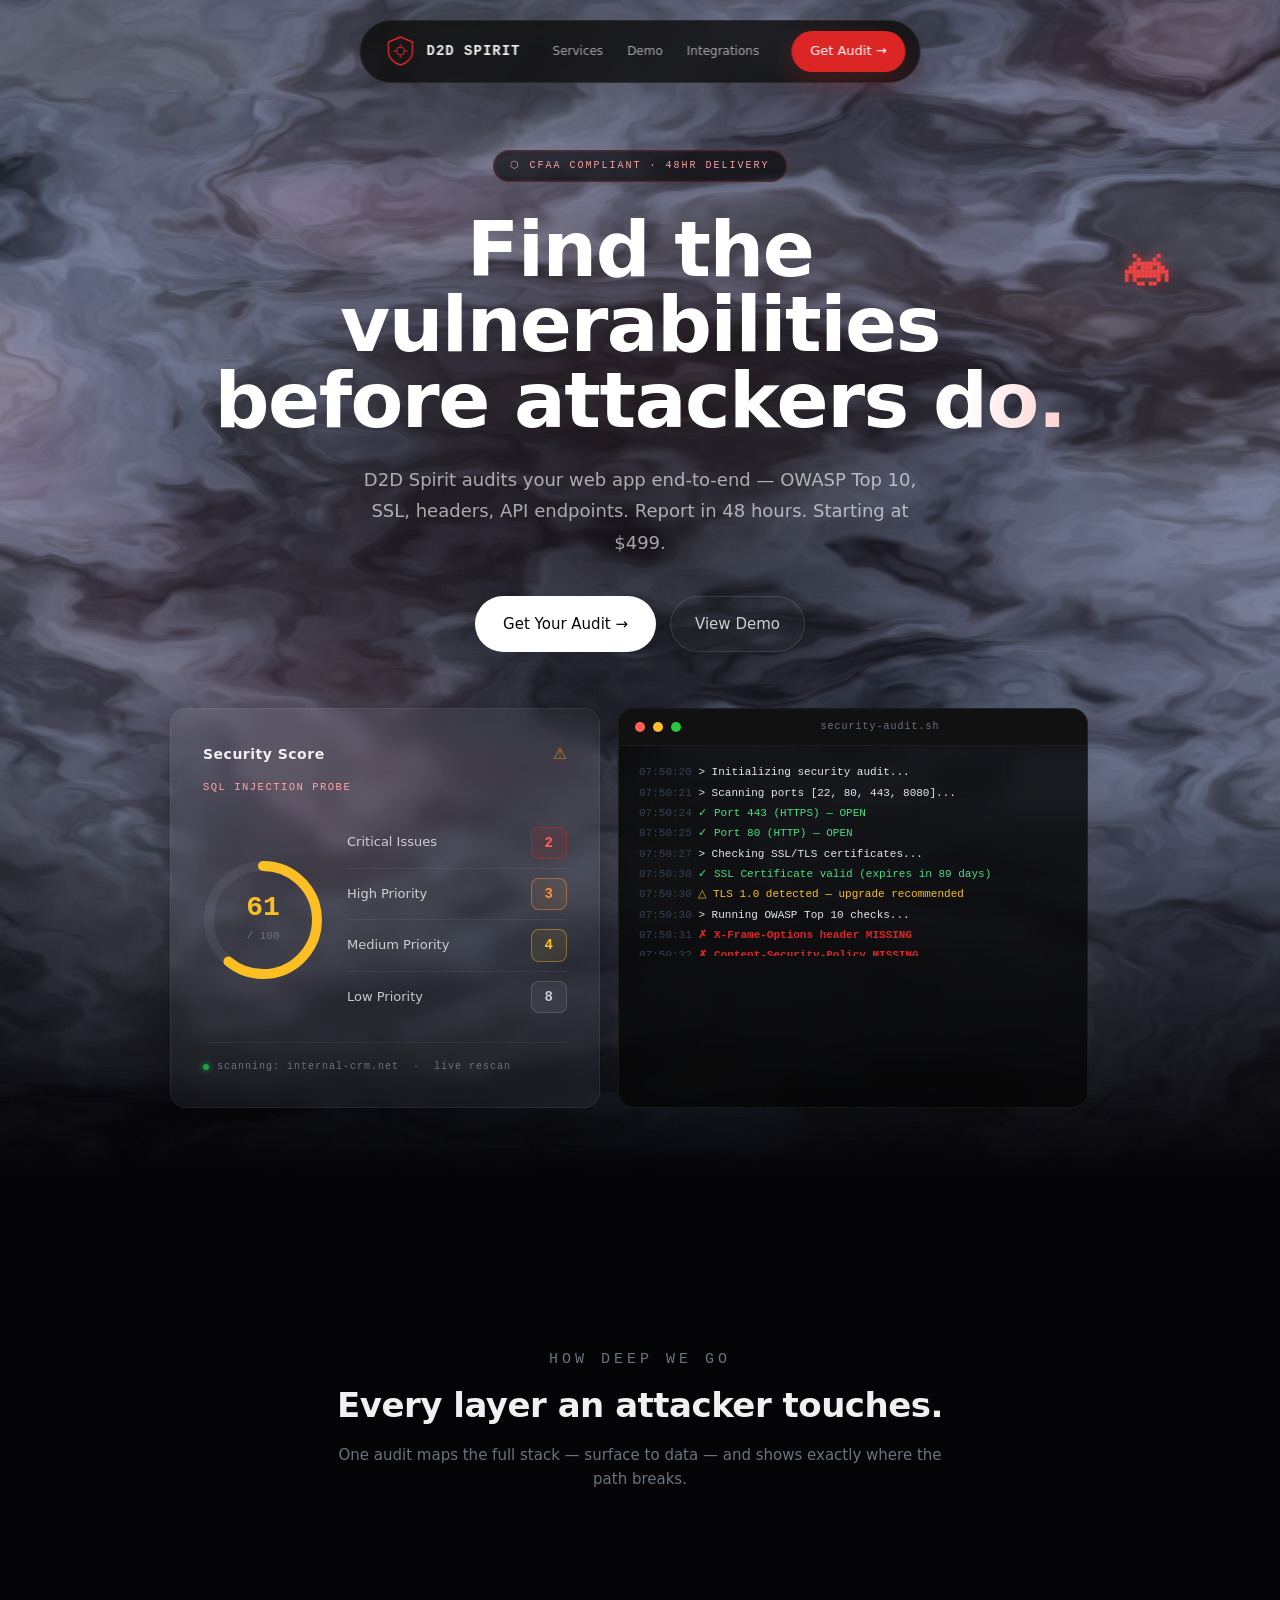
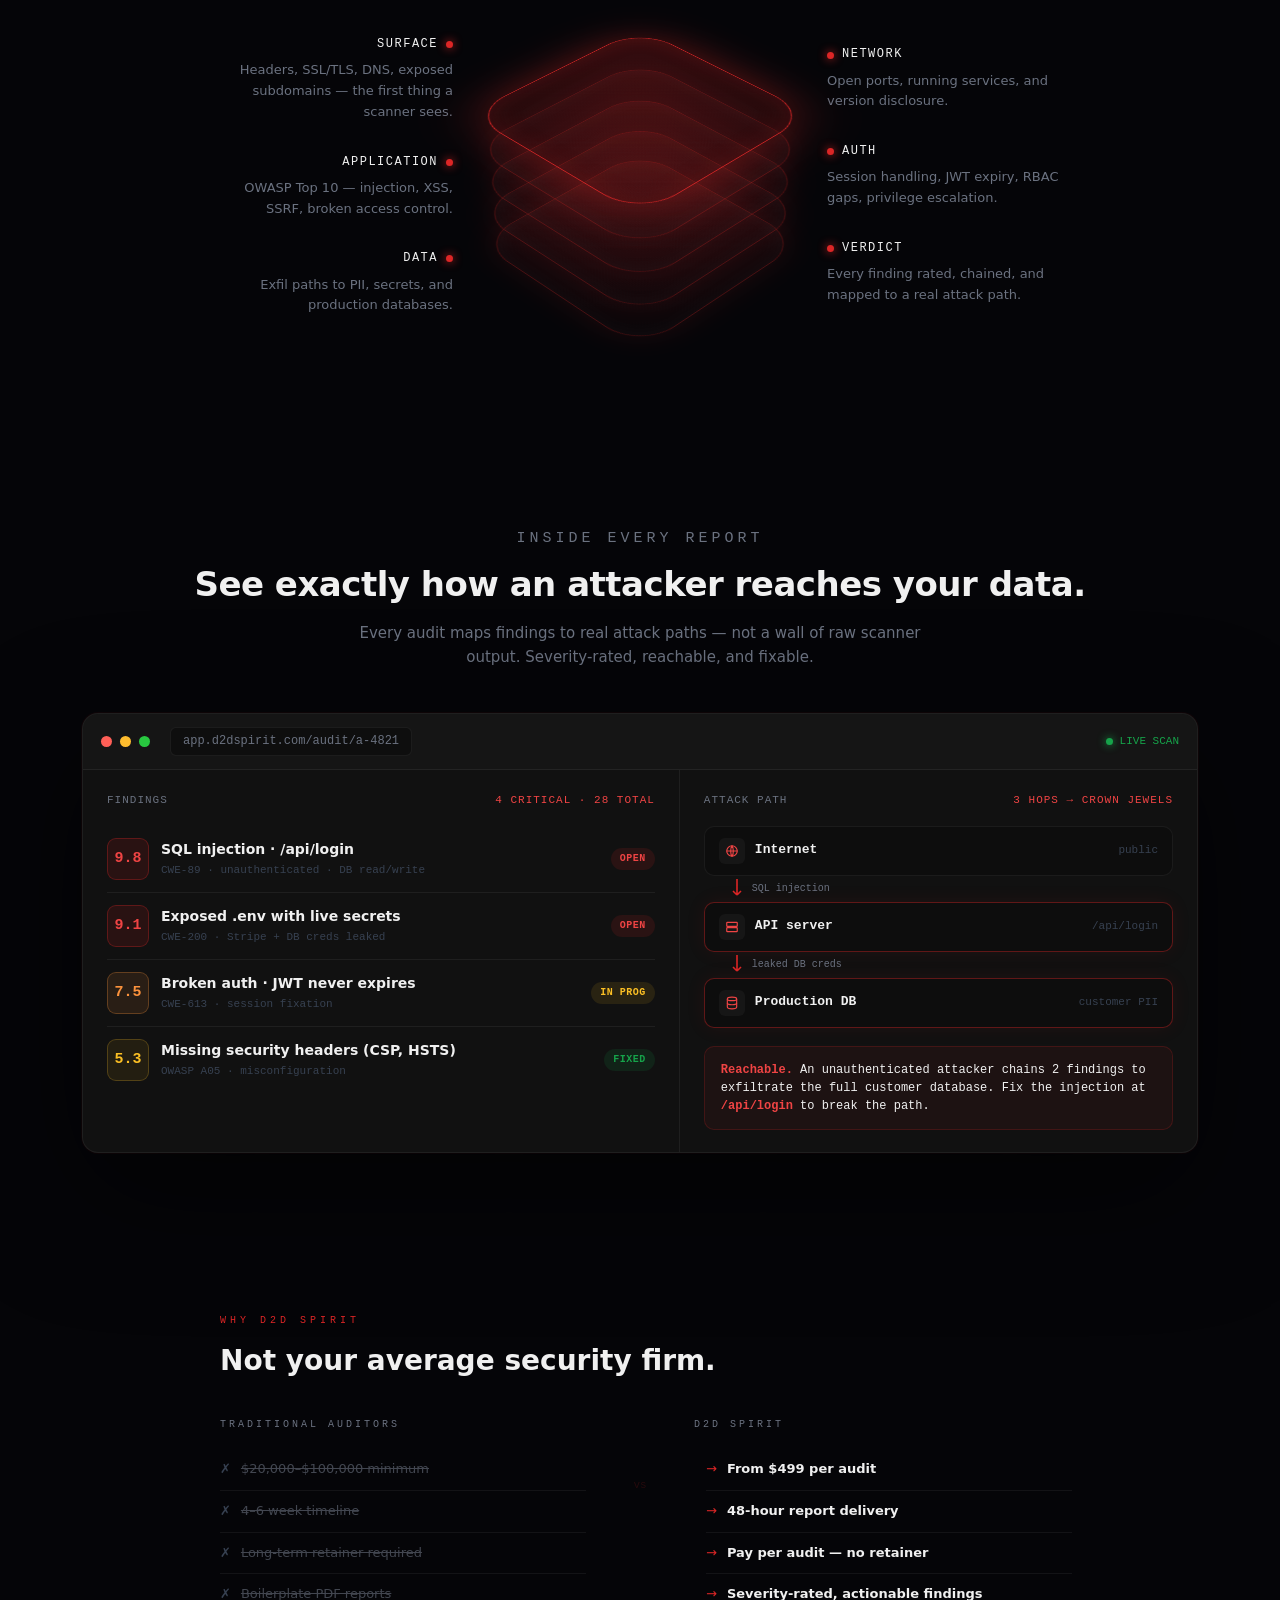
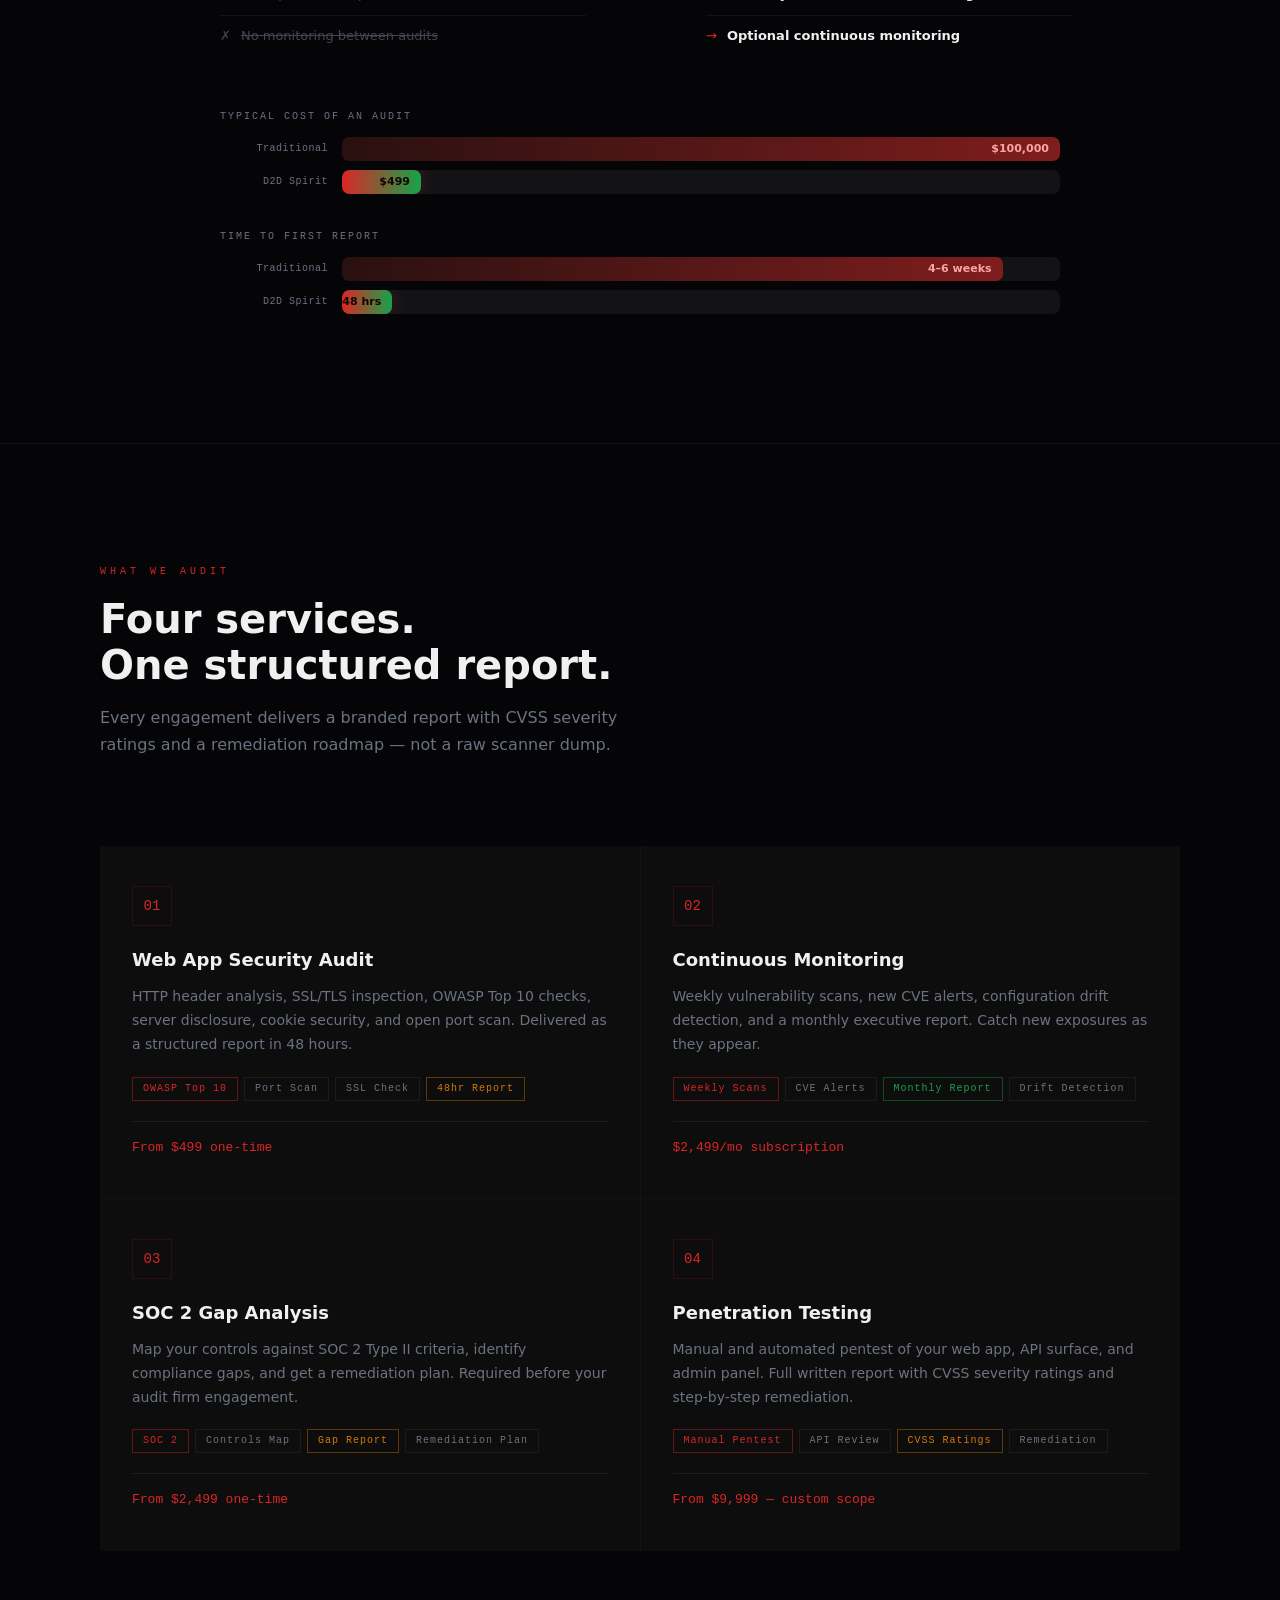
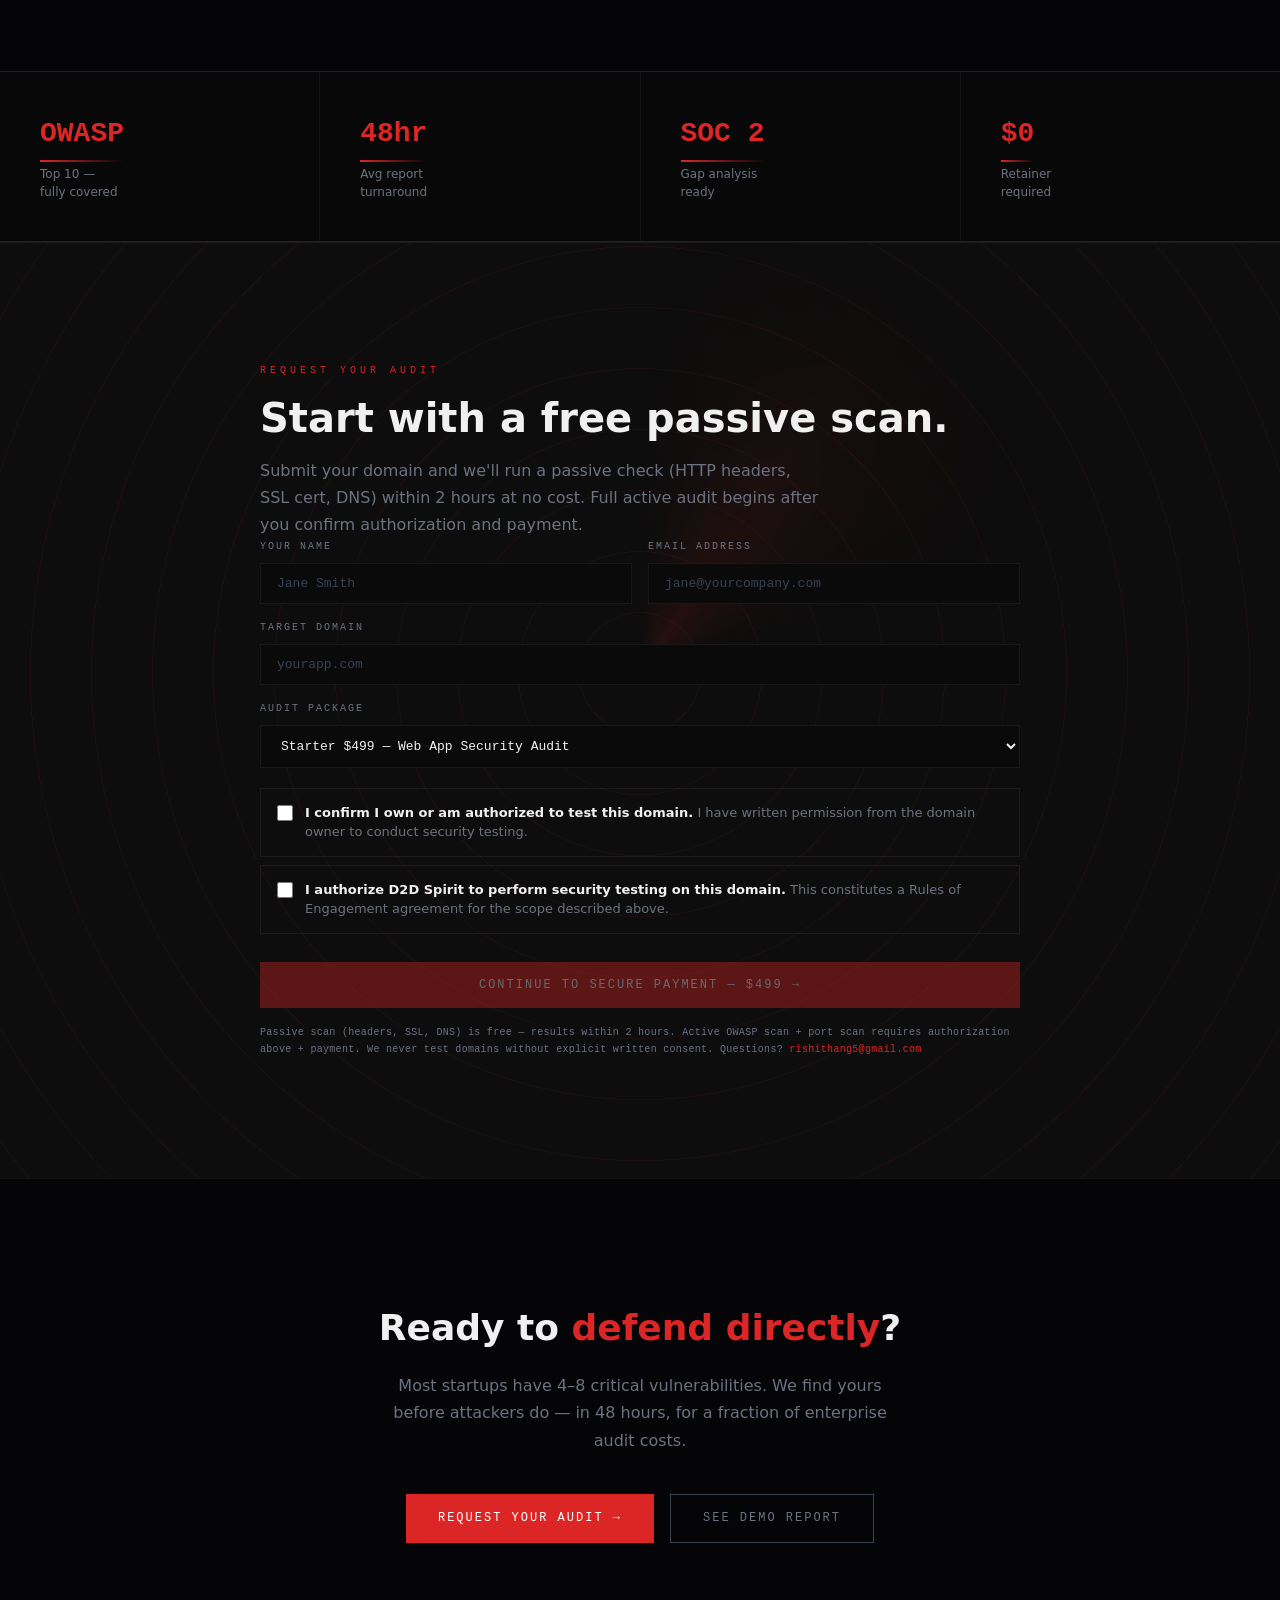
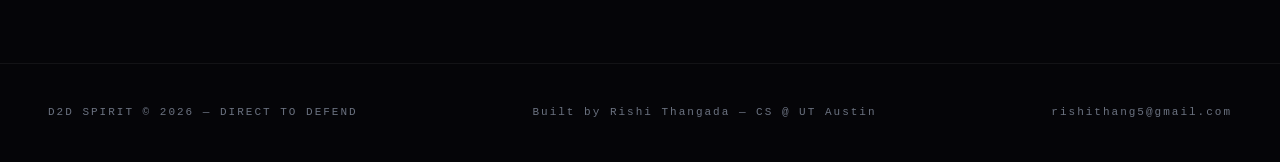
==== index.html @ 322bc150 "Add per-section animations across all pages - index: matrix rain, compare-race bars, services stagge" ====
<!DOCTYPE html>
<html lang="en">
<head>
<meta charset="utf-8">
<meta http-equiv="Content-Security-Policy" content="default-src 'self'; script-src 'self' 'unsafe-inline'; style-src 'self' 'unsafe-inline'; img-src 'self' data:; connect-src 'self' https://buy.stripe.com;">
<meta http-equiv="X-Frame-Options" content="DENY">
<meta name="referrer" content="strict-origin-when-cross-origin">
<title>D2D Spirit — Direct to Defend | AI Security Auditing</title>
<meta name="viewport" content="width=device-width, initial-scale=1">
<meta name="description" content="AI-powered security audits for startups and SaaS. Reports in 48 hours. Starting at $499. OWASP Top 10, SOC 2 gap analysis, continuous monitoring.">
<link rel="stylesheet" href="shared.css">
<style>

/* ── Nav override for shield logo ── */
body {
  background: #050508;
  overflow-x: hidden;
  width: 100%;
  max-width: 100%;
}

body::before {
  content: '';
  position: fixed;
  inset: 0;
  background:
    radial-gradient(circle at 18% 22%, rgba(127, 29, 29, 0.16), transparent 28%),
    radial-gradient(circle at 78% 10%, rgba(88, 28, 135, 0.12), transparent 24%),
    linear-gradient(180deg, rgba(255,255,255,0.015), transparent 34%);
  pointer-events: none;
  z-index: -2;
}

nav.topnav {
  position: fixed;
  top: 20px;
  left: 50%;
  right: auto;
  transform: translateX(-50%);
  background: rgba(15,15,15,0.85);
  backdrop-filter: blur(12px);
  border: 1px solid rgba(255,255,255,0.08);
  border-radius: 50px;
  padding: 10px 14px 10px 24px;
  display: flex;
  align-items: center;
  justify-content: center;
  gap: 32px;
  z-index: 100;
  width: auto;
  height: auto;
  box-shadow: 0 24px 80px rgba(0,0,0,0.42);
}

.nav-logo-wrap {
  display: flex; align-items: center; gap: 10px;
  min-width: 0;
}
.nav-shield {
  color: var(--accent); flex-shrink: 0;
}
.nav-logo-text {
  font-family: var(--mono); font-size: 14px; font-weight: 700;
  letter-spacing: 1px; color: var(--text); line-height: 1.2;
  white-space: nowrap;
}

.nav-links {
  display: flex;
  align-items: center;
  gap: 24px;
}

.nav-links a {
  font-size: 12px;
  letter-spacing: 0;
  text-transform: none;
  color: rgba(255,255,255,0.62);
}

.nav-links a:hover,
.nav-links a.active {
  color: #fff;
}

.nav-cta {
  border: 1px solid rgba(220,38,38,0.5);
  background: var(--accent);
  color: #fff;
  border-radius: 999px;
  padding: 9px 18px;
  letter-spacing: 0;
  text-transform: none;
  font-family: var(--sans);
  font-size: 13px;
  box-shadow: 0 12px 30px rgba(220,38,38,0.22);
  flex-shrink: 0;
}

.nav-cta:hover {
  background: var(--accent2);
  color: #fff;
}

/* ── Hero ── */
.hero {
  min-height: 100vh;
  display: flex;
  flex-direction: column;
  align-items: center;
  justify-content: center;
  gap: 56px;
  padding: 150px 32px 120px;
  max-width: none;
  margin: 0;
  position: relative;
  overflow: hidden;
  max-width: 100vw;
  background:
    radial-gradient(ellipse at 50% 40%, #1a0a1e 0%, #050508 60%),
    linear-gradient(160deg, rgba(18,18,26,0.4), rgba(5,5,8,0.96));
}

.hero::before {
  content: '';
  position: absolute;
  inset: 0;
  background-image: url("data:image/svg+xml,%3Csvg viewBox='0 0 256 256' xmlns='http://www.w3.org/2000/svg'%3E%3Cfilter id='noise'%3E%3CfeTurbulence type='fractalNoise' baseFrequency='0.9' numOctaves='4' stitchTiles='stitch'/%3E%3C/filter%3E%3Crect width='100%25' height='100%25' filter='url(%23noise)' opacity='0.04'/%3E%3C/svg%3E");
  opacity: 0.35;
  pointer-events: none;
}

.hero::after {
  content: '';
  position: absolute;
  inset: 8% 10% auto;
  height: 520px;
  border-radius: 50%;
  background:
    repeating-radial-gradient(ellipse at center, rgba(255,255,255,0.04) 0 1px, transparent 1px 16px),
    radial-gradient(ellipse at center, rgba(220,38,38,0.08), transparent 64%);
  filter: blur(14px);
  opacity: 0.7;
  pointer-events: none;
  transform: rotate(-6deg);
  z-index: 0;
}

/* ── Flowing light-strand hero background (vanilla canvas, no deps) ── */
.hero-canvas {
  position: absolute;
  inset: 0;
  width: 100%; height: 100%;
  z-index: 0;
  pointer-events: none;
}
/* dark veil over the shader so headline text stays legible */
.hero-veil {
  position: absolute;
  inset: 0;
  z-index: 0;
  pointer-events: none;
  background:
    radial-gradient(ellipse 70% 55% at 50% 42%, rgba(5,5,8,0.74) 0%, rgba(5,5,8,0.30) 42%, transparent 72%),
    linear-gradient(180deg, transparent 55%, #050508 96%);
}

/* ── Left side ── */
.hero-left {
  position: relative;
  z-index: 1;
  width: min(900px, 100%);
  max-width: 900px;
  text-align: center;
  display: flex;
  flex-direction: column;
  align-items: center;
}

.audit-badge {
  display: inline-flex; align-items: center; gap: 8px;
  border: 1px solid rgba(220,38,38,0.3);
  border-radius: 999px;
  background: rgba(10,10,13,0.68);
  padding: 7px 16px;
  font-family: var(--mono); font-size: 10px; letter-spacing: 2px;
  color: #fca5a5; text-transform: uppercase;
  margin-bottom: 30px;
  box-shadow: 0 0 0 1px rgba(255,255,255,0.03) inset;
}

.hero h1 {
  font-size: clamp(2.5rem, 6vw, 5rem);
  font-weight: 800; line-height: 0.98;
  margin-bottom: 26px; letter-spacing: -1.5px;
  max-width: 920px;
}
.hero h1 .red { color: var(--accent); }

.hero-sub {
  font-size: 18px; color: rgba(255,255,255,0.62);
  max-width: 560px; line-height: 1.75; margin-bottom: 38px;
}

.hero-actions { display: flex; gap: 14px; flex-wrap: wrap; justify-content: center; margin-bottom: 0; }

.hero .btn-primary {
  background: #fff;
  color: #050508;
  border-radius: 999px;
  font-family: var(--sans);
  font-size: 15px;
  letter-spacing: 0;
  text-transform: none;
  padding: 15px 28px;
}

.hero .btn-primary:hover {
  background: #f3f4f6;
}

.hero .btn-ghost {
  border: 1px solid rgba(255,255,255,0.12);
  border-radius: 999px;
  background: rgba(255,255,255,0.03);
  color: rgba(255,255,255,0.78);
  font-family: var(--sans);
  font-size: 15px;
  letter-spacing: 0;
  text-transform: none;
  padding: 15px 24px;
}

.hero .btn-ghost:hover {
  border-color: rgba(255,255,255,0.3);
  color: #fff;
}

.hero-stats {
  display: flex; gap: 36px; justify-content: center;
  padding-top: 28px; border-top: 1px solid var(--border2);
}
.stat-num {
  font-family: var(--mono); font-size: 24px; font-weight: 700; color: var(--text);
}
.stat-num .red { color: var(--accent); font-style: normal; }
.stat-label { font-size: 11px; color: var(--muted); margin-top: 2px; }

/* ── Right side: score card ── */
.hero-right {
  position: relative; z-index: 1;
  display: grid;
  grid-template-columns: minmax(320px, 430px) minmax(320px, 470px);
  gap: 18px;
  width: min(940px, 100%);
}

.score-card {
  background: rgba(255,255,255,0.03);
  border: 1px solid rgba(255,255,255,0.06);
  backdrop-filter: blur(8px);
  border-radius: 16px;
  padding: 32px;
  box-shadow: 0 24px 70px rgba(0,0,0,0.45);
}
.score-card-header {
  display: flex; align-items: center; justify-content: space-between;
  margin-bottom: 12px;
}
.score-card-title {
  font-size: 14px; font-weight: 700; letter-spacing: 0.5px;
}
.score-warning-icon {
  color: var(--amber); font-size: 16px;
}
.score-check {
  font-family: var(--mono); font-size: 10.5px; letter-spacing: 1.5px; text-transform: uppercase;
  color: #fca5a5; margin: 0 0 22px; min-height: 13px;
}

.score-body {
  display: grid; grid-template-columns: auto 1fr;
  gap: 24px; align-items: center;
}

/* SVG circular gauge */
.score-gauge-wrap { position: relative; width: 120px; height: 120px; flex-shrink: 0; }
.score-gauge-wrap svg { transform: rotate(-90deg); }
.gauge-bg { fill: none; stroke: rgba(255,255,255,0.06); stroke-width: 10; }
.gauge-fill { fill: none; stroke: var(--accent); stroke-width: 10; stroke-linecap: round;
  stroke-dasharray: 339 339;
  stroke-dashoffset: calc(339 - (339 * var(--score, 87) / 100));
  transition: stroke-dashoffset 1.2s ease, stroke 1.2s ease;
}
.score-number {
  position: absolute; top: 50%; left: 50%;
  transform: translate(-50%, -50%);
  text-align: center;
}
.score-number .big {
  font-family: var(--mono); font-size: 28px; font-weight: 700; color: var(--text); line-height: 1;
  display: block;
}
.score-number .denom {
  font-family: var(--mono); font-size: 11px; color: var(--muted);
}

.score-breakdown { display: flex; flex-direction: column; gap: 0; }
.severity-row {
  display: flex; align-items: center; justify-content: space-between;
  padding: 9px 0; border-bottom: 1px solid var(--border2);
}
.severity-row:last-child { border-bottom: none; }
.severity-label { font-size: 13px; color: rgba(255,255,255,0.74); font-weight: 500; }
.severity-badge {
  font-family: var(--mono); font-size: 14px; font-weight: 700;
  padding: 4px 13px; min-width: 34px; text-align: center; border-radius: 8px;
  background: rgba(255,255,255,0.05); border: 1px solid rgba(255,255,255,0.10);
  color: #fff;
}
.sev-critical { color: #ff6161; border-color: rgba(220,38,38,0.45); background: rgba(220,38,38,0.10); }
.sev-high     { color: #fb923c; border-color: rgba(251,146,60,0.45); background: rgba(251,146,60,0.09); }
.sev-medium   { color: #fbbf24; border-color: rgba(251,191,36,0.40); background: rgba(251,191,36,0.08); }
.sev-low      { color: #c4c9d4; border-color: rgba(255,255,255,0.14); }

/* ── Audit dashboard mockup (Trident-style product preview) ── */
.dash-section { padding: 130px 32px 40px; max-width: 1180px; margin: 0 auto; position: relative; }
.dash-rain { position: absolute; inset: -60px 0 0 0; width: 100%; height: calc(100% + 60px); z-index: 0; opacity: .6; pointer-events: none;
  -webkit-mask-image: radial-gradient(ellipse 95% 55% at 50% 22%, #000 25%, transparent 78%);
  mask-image: radial-gradient(ellipse 95% 55% at 50% 22%, #000 25%, transparent 78%); }
.dash-head, .dash-window { position: relative; z-index: 1; }
.dash-head { text-align: center; margin-bottom: 44px; }
.dash-head h2 { font-size: 34px; letter-spacing: -0.5px; margin: 6px 0 10px; }
.dash-head p { color: var(--muted); max-width: 620px; margin: 0 auto; font-size: 15px; }

.dash-window {
  background: var(--surface2);
  border: 1px solid var(--border2);
  border-radius: 16px;
  overflow: hidden;
  box-shadow: 0 40px 120px rgba(0,0,0,0.55), 0 0 0 1px rgba(220,38,38,0.05);
}
.dash-chrome {
  display: flex; align-items: center; gap: 8px;
  padding: 13px 18px; border-bottom: 1px solid var(--border2);
  background: rgba(255,255,255,0.015);
}
.dash-chrome .t-dot { width: 11px; height: 11px; border-radius: 50%; }
.dash-chrome .r { background: #ff5f57; } .dash-chrome .y { background: #febc2e; } .dash-chrome .g { background: #28c840; }
.dash-chrome-url {
  font-family: var(--mono); font-size: 12px; color: var(--muted);
  margin-left: 12px; padding: 4px 12px; border-radius: 6px;
  background: rgba(0,0,0,0.3); border: 1px solid var(--border2);
}
.dash-live { margin-left: auto; display: flex; align-items: center; gap: 7px; font-family: var(--mono); font-size: 11px; color: var(--pos); }
.dash-live .dot-live { width: 7px; height: 7px; border-radius: 50%; background: var(--pos); box-shadow: 0 0 8px var(--pos); }

.dash-grid { display: grid; grid-template-columns: 1.15fr 1fr; }
.dash-panel { padding: 22px 24px; }
.dash-panel + .dash-panel { border-left: 1px solid var(--border2); }
.dash-panel-title {
  font-family: var(--mono); font-size: 11px; letter-spacing: 1px; text-transform: uppercase;
  color: var(--muted); margin-bottom: 16px; display: flex; justify-content: space-between; align-items: center;
}
.dash-count { color: var(--accent2); }

/* findings list */
.finding {
  display: grid; grid-template-columns: auto 1fr auto; gap: 12px; align-items: center;
  padding: 12px 0; border-bottom: 1px solid var(--border2);
}
.finding:last-child { border-bottom: none; }
.finding-cvss {
  font-family: var(--mono); font-weight: 700; font-size: 15px; width: 42px; height: 42px;
  display: flex; align-items: center; justify-content: center; border-radius: 9px;
}
.cvss-crit { background: rgba(220,38,38,0.12); color: var(--accent2); border: 1px solid rgba(220,38,38,0.3); }
.cvss-high { background: rgba(251,146,60,0.1); color: #fb923c; border: 1px solid rgba(251,146,60,0.28); }
.cvss-med  { background: rgba(251,191,36,0.08); color: #fbbf24; border: 1px solid rgba(251,191,36,0.22); }
.finding-name { font-size: 14px; font-weight: 600; color: var(--text); }
.finding-meta { font-family: var(--mono); font-size: 11px; color: var(--dim); margin-top: 2px; }
.status-pill { font-family: var(--mono); font-size: 10px; font-weight: 700; padding: 3px 9px; border-radius: 999px; letter-spacing: 0.5px; }
.st-open  { background: rgba(220,38,38,0.12); color: var(--accent2); }
.st-fixed { background: rgba(22,163,74,0.12); color: var(--pos); }
.st-prog  { background: rgba(251,191,36,0.1); color: #fbbf24; }

/* attack path graph */
.dash-graph { display: flex; flex-direction: column; gap: 0; margin-top: 4px; }
.node-row { display: flex; align-items: center; gap: 12px; }
.node {
  flex: 1; display: flex; align-items: center; gap: 10px;
  padding: 11px 14px; border-radius: 10px; background: var(--surface);
  border: 1px solid var(--border2); font-family: var(--mono); font-size: 13px;
}
.node.reach { border-color: rgba(220,38,38,0.4); box-shadow: 0 0 20px rgba(220,38,38,0.08); }
.node-ico { width: 26px; height: 26px; display: flex; align-items: center; justify-content: center; border-radius: 6px; background: rgba(255,255,255,0.04); color: var(--accent2); }
.node .lbl { color: var(--text); font-weight: 600; }
.node .sub { color: var(--dim); font-size: 11px; margin-left: auto; }
.hop { display: flex; align-items: center; justify-content: flex-start; padding-left: 26px; height: 26px; }
.hop svg { color: var(--accent); }
.hop .hop-lbl { font-family: var(--mono); font-size: 10px; color: var(--muted); margin-left: 8px; }
.dash-verdict {
  margin-top: 18px; padding: 14px 16px; border-radius: 10px;
  background: rgba(220,38,38,0.06); border: 1px solid rgba(220,38,38,0.2);
  font-family: var(--mono); font-size: 12px; color: var(--text); line-height: 1.5;
}
.dash-verdict b { color: var(--accent2); }

@media (max-width: 820px) {
  .dash-grid { grid-template-columns: 1fr; }
  .dash-panel + .dash-panel { border-left: none; border-top: 1px solid var(--border2); }
  .dash-head h2 { font-size: 26px; }
}

.score-footer {
  margin-top: 20px; padding-top: 16px; border-top: 1px solid var(--border2);
  font-family: var(--mono); font-size: 10px; color: var(--muted); letter-spacing: 1px;
  display: flex; gap: 4px; align-items: center;
}
.score-footer .dot-live {
  display: inline-block; width: 6px; height: 6px; border-radius: 50%;
  background: var(--pos); box-shadow: 0 0 6px var(--pos);
  animation: blink 1.8s ease-in-out infinite;
  margin-right: 4px;
}

/* ── Terminal card ── */
.terminal-card {
  background: rgba(6,6,6,0.78);
  border: 1px solid rgba(255,255,255,0.06);
  border-radius: 16px;
  backdrop-filter: blur(8px);
  overflow: hidden;
}
.terminal-header {
  background: #111;
  padding: 10px 16px;
  display: flex; align-items: center; gap: 8px;
  border-bottom: 1px solid rgba(255,255,255,0.05);
}
.t-dot { width: 10px; height: 10px; border-radius: 50%; }
.t-dot.r { background: #ff5f57; }
.t-dot.y { background: #febc2e; }
.t-dot.g { background: #28c840; }
.terminal-filename {
  font-family: var(--mono); font-size: 10px; color: var(--muted);
  margin-left: auto; margin-right: auto; letter-spacing: 1px;
}
.terminal-body {
  padding: 16px 20px;
  font-family: var(--mono); font-size: 11px; line-height: 1.85;
  max-height: 210px; overflow: hidden;
}
.t-ts { color: #374151; }
.t-cmd-line { color: #e5e7eb; }
.t-ok { color: #4ade80; }
.t-warn { color: #fbbf24; }
.t-crit { color: var(--accent); font-weight: 700; }
.t-gray { color: #4b5563; }
.t-cursor {
  display: inline-block; width: 7px; height: 12px;
  background: var(--accent); vertical-align: middle;
  animation: blink 0.9s step-end infinite;
}

/* ── Compare strip ── */
.compare-strip {
  padding: 120px 60px;
  max-width: 960px; margin: 0 auto;
}
.compare-grid {
  display: grid; grid-template-columns: 1fr 60px 1fr;
  gap: 24px; align-items: start; margin-top: 40px;
}
.compare-label {
  font-family: var(--mono); font-size: 10px; letter-spacing: 3px;
  color: var(--muted); text-transform: uppercase; margin-bottom: 16px;
}
.compare-row {
  display: flex; align-items: center; gap: 10px;
  padding: 10px 0; border-bottom: 1px solid var(--border2);
  font-size: 13px;
}
.compare-row:last-child { border-bottom: none; }
.compare-bad { color: var(--muted); text-decoration: line-through; opacity: 0.6; }
.compare-good { color: var(--text); font-weight: 600; }
.c-x { color: #374151; }
.c-check { color: var(--accent); }
.compare-vs {
  font-family: var(--mono); font-size: 11px; color: var(--border);
  text-align: center; padding-top: 60px;
}
/* staggered row reveal */
.compare-row { opacity: 0; transform: translateX(-12px); transition: opacity .5s ease, transform .5s cubic-bezier(.2,.7,.2,1); }
.compare-grid > div:last-child .compare-row { transform: translateX(12px); }
.compare-strip.in .compare-row { opacity: 1; transform: none; }
.compare-grid .compare-row:nth-child(2){ transition-delay:.05s; }
.compare-grid .compare-row:nth-child(3){ transition-delay:.13s; }
.compare-grid .compare-row:nth-child(4){ transition-delay:.21s; }
.compare-grid .compare-row:nth-child(5){ transition-delay:.29s; }
.compare-grid .compare-row:nth-child(6){ transition-delay:.37s; }
/* compare-race bars */
.race { margin-top: 52px; display: grid; gap: 26px; }
.race-metric { font-family: var(--mono); font-size: 10px; letter-spacing: 2px; text-transform: uppercase; color: var(--muted); margin-bottom: 12px; }
.race-lane { display: flex; align-items: center; gap: 14px; margin-bottom: 9px; }
.race-name { width: 108px; flex-shrink: 0; font-size: 10px; font-family: var(--mono); color: var(--muted); text-align: right; letter-spacing: .5px; }
.race-track { flex: 1; height: 24px; background: var(--border2); border-radius: 7px; overflow: hidden; }
.race-fill { height: 100%; width: 0; border-radius: 7px; display: flex; align-items: center; justify-content: flex-end; }
.race-fill .rv { font-size: 11px; font-weight: 700; padding: 0 11px; white-space: nowrap; }
.race-fill.trad { background: linear-gradient(90deg, #2a1010, #7f1d1d); transition: width 1.6s cubic-bezier(.25,.7,.35,1); }
.race-fill.trad .rv { color: #fca5a5; }
.race-fill.d2d { background: linear-gradient(90deg, var(--accent), #16a34a); box-shadow: 0 0 18px rgba(220,38,38,.28); transition: width .75s cubic-bezier(.2,.9,.2,1); }
.race-fill.d2d .rv { color: #120404; }
.compare-strip.in .race-fill { width: var(--w); }

/* ── Services grid ── */
.services-grid {
  display: grid; grid-template-columns: repeat(2, 1fr);
  gap: 1px; background: var(--border2);
  margin-top: 48px;
}
.service-card { background: var(--surface); padding: 40px 32px; position: relative;
  opacity: 0; transform: translateY(26px);
  transition: opacity .55s ease, transform .55s cubic-bezier(.2,.7,.2,1), background .2s; }
.services-grid.in .service-card { opacity: 1; transform: none; }
.services-grid.in .service-card:nth-child(2){ transition-delay: .08s; }
.services-grid.in .service-card:nth-child(3){ transition-delay: .16s; }
.services-grid.in .service-card:nth-child(4){ transition-delay: .24s; }
.service-card:hover { background: var(--surface2); }
.service-icon {
  width: 40px; height: 40px; border: 1px solid var(--border);
  display: flex; align-items: center; justify-content: center;
  margin-bottom: 20px; font-family: var(--mono); font-size: 14px; color: var(--accent);
  transition: box-shadow .3s ease, border-color .3s ease, color .3s ease;
}
.services-grid.in .service-icon { animation: iconGlow 3.2s ease-in-out infinite; }
.services-grid.in .service-card:nth-child(2) .service-icon { animation-delay: .8s; }
.services-grid.in .service-card:nth-child(3) .service-icon { animation-delay: 1.6s; }
.services-grid.in .service-card:nth-child(4) .service-icon { animation-delay: 2.4s; }
@keyframes iconGlow {
  0%, 100% { box-shadow: 0 0 0 rgba(220,38,38,0); border-color: var(--border); }
  50% { box-shadow: 0 0 15px rgba(220,38,38,.32); border-color: var(--accent); }
}
.service-card:hover .service-icon { box-shadow: 0 0 22px rgba(220,38,38,.55); border-color: var(--accent); color: #fff; animation: none; }
.service-title { font-size: 18px; font-weight: 700; margin-bottom: 10px; }
.service-body { font-size: 14px; color: var(--muted); line-height: 1.7; margin-bottom: 20px; }
.service-tags { display: flex; flex-wrap: wrap; gap: 6px; }
.service-price {
  font-family: var(--mono); font-size: 13px; color: var(--accent);
  margin-top: 20px; padding-top: 16px; border-top: 1px solid var(--border2);
}

/* ── Proof strip ── */
.proof-strip {
  border-top: 1px solid var(--border2); border-bottom: 1px solid var(--border2);
  display: grid; grid-template-columns: repeat(4, 1fr);
  gap: 1px; background: var(--border2);
}
.proof-item { background: var(--bg); padding: 40px; opacity: 0; transform: translateY(18px);
  transition: opacity .5s ease, transform .5s cubic-bezier(.2,.7,.2,1); }
.proof-strip.in .proof-item { opacity: 1; transform: none; }
.proof-strip.in .proof-item:nth-child(2){ transition-delay: .1s; }
.proof-strip.in .proof-item:nth-child(3){ transition-delay: .2s; }
.proof-strip.in .proof-item:nth-child(4){ transition-delay: .3s; }
.proof-val {
  font-family: var(--mono); font-size: 28px; font-weight: 700;
  color: var(--accent); margin-bottom: 8px; display: inline-block; position: relative;
}
.proof-val::after { content: ''; position: absolute; left: 0; bottom: -5px; height: 2px; width: 0;
  background: linear-gradient(90deg, var(--accent), transparent); transition: width .9s ease .25s; }
.proof-strip.in .proof-val::after { width: 100%; }
.proof-strip.in .proof-item:nth-child(2) .proof-val::after { transition-delay: .35s; }
.proof-strip.in .proof-item:nth-child(3) .proof-val::after { transition-delay: .45s; }
.proof-strip.in .proof-item:nth-child(4) .proof-val::after { transition-delay: .55s; }
.proof-lbl { font-size: 12px; color: var(--muted); line-height: 1.5; }

/* ── Audit intake form ── */
.audit-form-section {
  padding: 120px 60px;
  border-top: 1px solid var(--border2);
  position: relative; overflow: hidden;
  background:
    repeating-radial-gradient(circle at 50% 46%, transparent 0 60px, rgba(220,38,38,.075) 60px 61px),
    var(--surface);
}
.audit-form-section::before {
  content: ''; position: absolute; top: 46%; left: 50%; width: 1100px; height: 1100px;
  transform: translate(-50%, -50%); pointer-events: none; z-index: 0;
  background: conic-gradient(from 0deg, transparent 0deg, rgba(220,38,38,.14) 34deg, transparent 74deg);
  animation: radarSweep 7s linear infinite;
  -webkit-mask-image: radial-gradient(circle at center, #000 0%, transparent 60%);
  mask-image: radial-gradient(circle at center, #000 0%, transparent 60%);
}
@keyframes radarSweep { to { transform: translate(-50%, -50%) rotate(360deg); } }
.audit-form-inner { max-width: 760px; margin: 0 auto; position: relative; z-index: 1; }
.form-grid {
  display: grid; grid-template-columns: 1fr 1fr; gap: 16px; margin-bottom: 16px;
}
.form-full { grid-column: 1 / -1; }
.field-label {
  display: block;
  font-family: var(--mono); font-size: 10px; letter-spacing: 2px;
  color: var(--muted); text-transform: uppercase; margin-bottom: 8px;
}
.field-input {
  width: 100%;
  background: #0a0a0a; border: 1px solid var(--border2);
  color: var(--text); font-family: var(--mono); font-size: 13px;
  padding: 12px 16px; outline: none; transition: border-color .2s;
}
.field-input:focus { border-color: var(--accent); }
.field-input::placeholder { color: var(--dim); }
.auth-checkboxes { margin-top: 20px; margin-bottom: 28px; }
.auth-check-item {
  display: flex; align-items: flex-start; gap: 12px;
  padding: 14px 16px; border: 1px solid var(--border2);
  margin-bottom: 8px; cursor: pointer; transition: border-color .2s;
}
.auth-check-item:hover { border-color: rgba(220,38,38,0.3); }
.auth-check-item:has(input:checked) {
  border-color: var(--accent);
  box-shadow: inset 0 0 0 1px rgba(220,38,38,.35), 0 0 18px rgba(220,38,38,.14);
  transition: border-color .25s, box-shadow .35s;
}
.auth-check-item input[type="checkbox"] {
  width: 16px; height: 16px; margin-top: 2px;
  accent-color: var(--accent); flex-shrink: 0; cursor: pointer;
}
.auth-check-label { font-size: 13px; color: var(--muted); line-height: 1.5; }
.auth-check-label strong { color: var(--text); font-weight: 600; }
.form-submit-btn {
  display: flex; align-items: center; justify-content: center; gap: 10px;
  font-family: var(--mono); font-size: 12px; letter-spacing: 2px; text-transform: uppercase;
  padding: 16px 40px; background: var(--accent); color: #fff;
  border: none; cursor: pointer; transition: all .2s; width: 100%;
  opacity: 0.38; pointer-events: none;
}
.form-submit-btn.enabled { opacity: 1; pointer-events: auto; animation: btnArm 2.4s ease-in-out infinite; }
.form-submit-btn.enabled:hover { background: var(--accent2); }
@keyframes btnArm { 0%, 100% { box-shadow: 0 0 0 rgba(220,38,38,0); } 50% { box-shadow: 0 0 26px rgba(220,38,38,.5); } }
.form-note {
  margin-top: 16px; font-family: var(--mono); font-size: 10px;
  color: var(--muted); line-height: 1.7; letter-spacing: 0.3px;
}
.form-note a { color: var(--accent); }

/* ── CTA block ── */
.cta-block { text-align: center; padding: 120px 60px; border-top: 1px solid var(--border2); }
.cta-block h2 { font-size: 36px; font-weight: 800; margin-bottom: 16px; }
.cta-block h2 .red { color: var(--accent); }
.cta-block .btn-primary { animation: ctaPulse 2.6s ease-in-out infinite; }
@keyframes ctaPulse { 0%, 100% { box-shadow: 0 0 0 rgba(220,38,38,0); } 50% { box-shadow: 0 0 24px rgba(220,38,38,.42); } }
.cta-block p {
  color: var(--muted); margin-bottom: 40px; font-size: 16px;
  max-width: 520px; margin-left: auto; margin-right: auto; line-height: 1.7;
}

/* ── Responsive ── */
@media (max-width: 1024px) {
  .hero { padding: 132px 24px 90px; }
  .hero-right { grid-template-columns: 1fr; max-width: 560px; }
}
@media (max-width: 900px) {
  .services-grid { grid-template-columns: 1fr; }
  .proof-strip { grid-template-columns: repeat(2, 1fr); }
  .hero-stats { flex-wrap: wrap; gap: 24px; }
  .form-grid { grid-template-columns: 1fr; }
  .audit-form-section { padding: 80px 24px; }
  .compare-grid { grid-template-columns: 1fr; }
  .compare-vs { display: none; }
  .compare-strip { padding: 60px 24px; }
}

@media (max-width: 760px) {
  nav.topnav {
    left: 14px;
    right: 14px;
    top: 20px;
    width: auto;
    transform: none;
    gap: 8px;
    justify-content: space-between;
    padding: 10px 8px 10px 14px;
  }
  nav.topnav .nav-links { display: none; }
  .nav-logo-text { font-size: 12px; }
  .nav-cta { font-size: 11px; padding: 8px 10px; }
  .hero-left {
    width: calc(100vw - 48px);
    max-width: calc(100vw - 48px);
  }
  .hero h1 {
    font-size: clamp(2rem, 9vw, 2.35rem);
    letter-spacing: -0.5px;
    line-height: 1.05;
    max-width: 330px;
  }
  .hero-sub { font-size: 16px; }
  .hero-sub,
  .hero-actions { width: calc(100vw - 48px); }
  .hero .btn-primary,
  .hero .btn-ghost { width: 100%; justify-content: center; }
  .score-card { padding: 28px 24px; }
  .hero-right,
  .score-card,
  .terminal-card {
    width: 100%;
    max-width: calc(100vw - 48px);
  }
  .score-body {
    grid-template-columns: 1fr;
    justify-items: center;
    gap: 22px;
  }
  .score-breakdown { width: 100%; }
  .score-footer {
    flex-wrap: wrap;
    line-height: 1.6;
  }
}

/* ── Motion polish ── */
.reveal { opacity: 0; transform: translateY(26px); transition: opacity .7s ease, transform .7s cubic-bezier(.2,.7,.2,1); }
.reveal.in { opacity: 1; transform: none; }

.hero h1 {
  background: linear-gradient(100deg, #fff 0%, #fff 40%, #fca5a5 50%, #fff 60%, #fff 100%);
  background-size: 220% 100%;
  -webkit-background-clip: text; background-clip: text;
  -webkit-text-fill-color: transparent;
  animation: sheen 6s ease-in-out infinite;
}
@keyframes sheen { 0%,100% { background-position: 120% 0; } 50% { background-position: -20% 0; } }

.service-card, .score-card, .terminal-card {
  transition: transform .25s ease, box-shadow .25s ease, border-color .25s ease;
}
.service-card:hover { transform: translateY(-4px); }
.score-card:hover, .terminal-card:hover {
  transform: translateY(-4px);
  border-color: rgba(220,38,38,0.25);
  box-shadow: 0 30px 80px rgba(0,0,0,0.6), 0 0 0 1px rgba(220,38,38,0.1);
}

/* ── 3D audit-depth layer stack ── */
.layers-section { padding: 120px 32px 40px; max-width: 1100px; margin: 0 auto; }
.layers-stage {
  perspective: 1600px;
  display: grid; grid-template-columns: 1fr auto 1fr; align-items: center; gap: 72px;
  margin-top: 104px;
}
.layers-legend { display: flex; flex-direction: column; gap: 30px; }
.layers-legend.right { text-align: left; }
.layers-legend.left { text-align: right; }
.legend-item .lg-title {
  font-family: var(--mono); font-size: 12px; letter-spacing: 1.5px; text-transform: uppercase;
  color: var(--text); margin-bottom: 6px; display: flex; align-items: center; gap: 8px;
}
.layers-legend.left .lg-title { justify-content: flex-end; }
.lg-title .lg-dot { width: 7px; height: 7px; border-radius: 50%; background: var(--accent); box-shadow: 0 0 10px var(--accent); }
.legend-item .lg-body { font-size: 13px; color: var(--muted); line-height: 1.6; max-width: 240px; }
.layers-legend.left .lg-body { margin-left: auto; }

.layers-3d {
  transform-style: preserve-3d;
  transform: rotateX(55deg) rotateZ(45deg);
  position: relative; width: 230px; height: 230px;
  margin-top: 132px;
  animation: layerFloat 10s ease-in-out infinite;
}
.layer {
  position: absolute; inset: 0; border-radius: 46px;
  border: 1px solid rgba(220,38,38,0.24);
  background: linear-gradient(135deg, rgba(220,38,38,0.11), rgba(220,38,38,0.02));
  box-shadow: 0 0 34px rgba(220,38,38,0.12), inset 0 0 30px rgba(255,255,255,0.035);
  transform: translateZ(calc(var(--i) * 38px));
  animation: layerGlow 5s ease-in-out infinite;
  animation-delay: calc(var(--i) * -0.6s);
}
.layer.top {
  border-color: rgba(220,38,38,0.85);
  background: linear-gradient(135deg, rgba(220,38,38,0.24), rgba(220,38,38,0.05));
  box-shadow: 0 0 60px rgba(220,38,38,0.42), inset 0 0 30px rgba(220,38,38,0.15);
  animation: none;
}
@keyframes layerFloat {
  0%, 100% { transform: rotateX(55deg) rotateZ(45deg) translateZ(0); }
  50%      { transform: rotateX(55deg) rotateZ(45deg) translateZ(22px); }
}
@keyframes layerGlow {
  0%, 100% { border-color: rgba(220,38,38,0.16); box-shadow: 0 0 26px rgba(220,38,38,0.08), inset 0 0 30px rgba(255,255,255,0.03); }
  50%      { border-color: rgba(220,38,38,0.42); box-shadow: 0 0 44px rgba(220,38,38,0.18), inset 0 0 30px rgba(255,255,255,0.05); }
}

/* attack-path signal pulse */
.hop svg { animation: hopFlow 2.4s ease-in-out infinite; }
.hop:nth-of-type(4) svg { animation-delay: 1.2s; }
@keyframes hopFlow {
  0%, 100% { opacity: .35; filter: none; }
  50%      { opacity: 1; filter: drop-shadow(0 0 6px var(--accent)); }
}
@media (max-width: 860px) {
  .layers-stage { grid-template-columns: 1fr; justify-items: center; gap: 40px; }
  .layers-legend.left, .layers-legend.right { text-align: center; align-items: center; }
  .layers-legend.left .lg-title, .layers-legend.left .lg-body { justify-content: center; margin: 0 auto; }
}

/* ── Ambient cursor glow ── */
#cursor-glow {
  position: fixed; top: 0; left: 0; width: 460px; height: 460px;
  margin: -230px 0 0 -230px; border-radius: 50%;
  pointer-events: none; z-index: 3; opacity: 0;
  background: radial-gradient(circle, rgba(220,38,38,0.10), rgba(139,92,246,0.05) 42%, transparent 68%);
  mix-blend-mode: screen; transition: opacity .5s ease; will-change: transform;
}

/* ── Drifting aurora backdrop ── */
body::before { animation: auroraDrift 24s ease-in-out infinite alternate; }
@keyframes auroraDrift {
  0%   { transform: translate3d(0,0,0) scale(1); }
  100% { transform: translate3d(0,-3%,0) scale(1.14); }
}

/* ── Patrol hack-bot ── */
#hackbot {
  position: fixed; top: 0; left: 0; width: 44px; height: 32px;
  z-index: 4; pointer-events: none;
  transform: translate(40px, 140px);
  transition: transform linear;
  filter: drop-shadow(0 0 6px rgba(239,68,68,0.55));
}
#hackbot .invader { width: 100%; height: 100%; display: block; animation: invHop .62s steps(2) infinite; }
#hackbot .invader g rect { fill: #ef4444; }
#hackbot .f1 { animation: invFa .62s steps(1) infinite; }
#hackbot .f2 { opacity: 0; animation: invFb .62s steps(1) infinite; }
@keyframes invHop { 0% { transform: translateY(0); } 50% { transform: translateY(-3px); } }
@keyframes invFa { 0%, 49.9% { opacity: 1; } 50%, 100% { opacity: 0; } }
@keyframes invFb { 0%, 49.9% { opacity: 0; } 50%, 100% { opacity: 1; } }
/* bot death + peek states */
#hackbot.dead .invader, #hackbot.dead .invader * { animation: none !important; }
#hackbot.dead .invader g rect { fill: #fff; }
#hackbot.peek .invader { animation: peekLook 1.8s ease-in-out 1; }
@keyframes peekLook {
  0% { transform: rotate(0); } 22% { transform: rotate(-13deg); }
  50% { transform: rotate(13deg); } 76% { transform: rotate(-7deg); } 100% { transform: rotate(0); }
}

/* services card scan-line on hover */
.service-card { position: relative; overflow: hidden; }
.service-card::before {
  content: ''; position: absolute; left: 0; right: 0; top: -50%; height: 45%;
  background: linear-gradient(180deg, transparent, rgba(220,38,38,0.10), transparent);
  pointer-events: none; opacity: 0;
}
.service-card:hover::before { animation: scanDown 1.1s ease-in-out; }
@keyframes scanDown { 0% { top: -50%; opacity: 1; } 100% { top: 120%; opacity: 1; } }

@media (prefers-reduced-motion: reduce) {
  .reveal { opacity: 1; transform: none; transition: none; }
  .compare-row { opacity: 1; transform: none; transition: none; }
  .race-fill { width: var(--w); transition: none; }
  .service-card, .proof-item { opacity: 1; transform: none; transition: none; }
  .service-icon { animation: none; }
  .proof-val::after { width: 100%; transition: none; }
  .audit-form-section::before, .form-submit-btn.enabled, .cta-block .btn-primary { animation: none; }
  .hero h1 { animation: none; -webkit-text-fill-color: #fff; }
  .layers-3d, .layer { animation: none; }
  body::before { animation: none; }
  #cursor-glow { display: none; }
  #hackbot, #hackbot * { animation: none; }
}

@media (max-width: 480px) {
  nav.topnav { justify-content: center; }
  nav.topnav .nav-cta { display: none; }
  .audit-badge {
    max-width: calc(100vw - 48px);
    white-space: normal;
    justify-content: center;
    text-align: center;
    line-height: 1.6;
  }
}
</style>
</head>
<body>

<nav class="topnav">
  <div class="nav-logo-wrap">
    <svg class="nav-shield" width="32" height="32" viewBox="0 0 32 32" fill="none">
      <path d="M16 2L4 7v9c0 7 5.5 12.5 12 14 6.5-1.5 12-7 12-14V7L16 2z"
            stroke="#dc2626" stroke-width="1.5" fill="none"/>
      <circle cx="16" cy="16" r="4" stroke="#dc2626" stroke-width="1"/>
      <line x1="16" y1="9" x2="16" y2="12" stroke="#dc2626" stroke-width="1"/>
      <line x1="16" y1="20" x2="16" y2="23" stroke="#dc2626" stroke-width="1"/>
      <line x1="9" y1="16" x2="12" y2="16" stroke="#dc2626" stroke-width="1"/>
      <line x1="20" y1="16" x2="23" y2="16" stroke="#dc2626" stroke-width="1"/>
    </svg>
    <div class="nav-logo-text">D2D SPIRIT</div>
  </div>
  <div class="nav-links">
    <a href="#services">Services</a>
    <a href="demo.html">Demo</a>
    <a href="integrations.html">Integrations</a>
  </div>
  <a href="#audit-form" class="nav-cta">Get Audit &rarr;</a>
</nav>

<section class="hero">
  <canvas class="hero-canvas" id="flow"></canvas>
  <div class="hero-veil"></div>
  <!-- Left -->
  <div class="hero-left">
    <div class="audit-badge">
      ⬡ CFAA COMPLIANT · 48HR DELIVERY
    </div>
    <h1>
      Find the vulnerabilities<br>
      before attackers do.
    </h1>
    <p class="hero-sub">
      D2D Spirit audits your web app end-to-end — OWASP Top 10, SSL,
      headers, API endpoints. Report in 48 hours. Starting at $499.
    </p>
    <div class="hero-actions">
      <a href="#audit-form" class="btn-primary">Get Your Audit &rarr;</a>
      <a href="demo.html" class="btn-ghost">View Demo</a>
    </div>
  </div>

  <!-- Right: Score card + terminal -->
  <div class="hero-right">

    <!-- Security score card -->
    <div class="score-card">
      <div class="score-card-header">
        <div class="score-card-title">Security Score</div>
        <div class="score-warning-icon">⚠</div>
      </div>
      <div class="score-check">TLS / SSL configuration</div>
      <div class="score-body">
        <div class="score-gauge-wrap">
          <svg width="120" height="120" viewBox="0 0 120 120">
            <circle class="gauge-bg" cx="60" cy="60" r="54"/>
            <circle class="gauge-fill" cx="60" cy="60" r="54" style="--score:87"/>
          </svg>
          <div class="score-number">
            <span class="big">87</span>
            <span class="denom">/ 100</span>
          </div>
        </div>
        <div class="score-breakdown">
          <div class="severity-row">
            <span class="severity-label">Critical Issues</span>
            <span class="severity-badge sev-critical">2</span>
          </div>
          <div class="severity-row">
            <span class="severity-label">High Priority</span>
            <span class="severity-badge sev-high">6</span>
          </div>
          <div class="severity-row">
            <span class="severity-label">Medium Priority</span>
            <span class="severity-badge sev-medium">8</span>
          </div>
          <div class="severity-row">
            <span class="severity-label">Low Priority</span>
            <span class="severity-badge sev-low">12</span>
          </div>
        </div>
      </div>
      <div class="score-footer">
        <span class="dot-live"></span>
        Last scan: 29/06/2026 &nbsp;•&nbsp; Next scan: Scheduled
      </div>
    </div>

    <!-- Terminal -->
    <div class="terminal-card">
      <div class="terminal-header">
        <div class="t-dot r"></div>
        <div class="t-dot y"></div>
        <div class="t-dot g"></div>
        <div class="terminal-filename">security-audit.sh</div>
      </div>
      <div class="terminal-body" id="term-out"></div>
    </div>

  </div>
</section>

<!-- 3D audit-depth layers -->
<section class="layers-section">
  <div class="dash-head">
    <p class="section-label">How deep we go</p>
    <h2>Every layer an attacker touches.</h2>
    <p>One audit maps the full stack — surface to data — and shows exactly where the path breaks.</p>
  </div>
  <div class="layers-stage">
    <div class="layers-legend left">
      <div class="legend-item">
        <div class="lg-title">Surface <span class="lg-dot"></span></div>
        <div class="lg-body">Headers, SSL/TLS, DNS, exposed subdomains — the first thing a scanner sees.</div>
      </div>
      <div class="legend-item">
        <div class="lg-title">Application <span class="lg-dot"></span></div>
        <div class="lg-body">OWASP Top 10 — injection, XSS, SSRF, broken access control.</div>
      </div>
      <div class="legend-item">
        <div class="lg-title">Data <span class="lg-dot"></span></div>
        <div class="lg-body">Exfil paths to PII, secrets, and production databases.</div>
      </div>
    </div>

    <div class="layers-3d">
      <div class="layer" style="--i:0"></div>
      <div class="layer" style="--i:1"></div>
      <div class="layer" style="--i:2"></div>
      <div class="layer" style="--i:3"></div>
      <div class="layer top" style="--i:4"></div>
    </div>

    <div class="layers-legend right">
      <div class="legend-item">
        <div class="lg-title"><span class="lg-dot"></span> Network</div>
        <div class="lg-body">Open ports, running services, and version disclosure.</div>
      </div>
      <div class="legend-item">
        <div class="lg-title"><span class="lg-dot"></span> Auth</div>
        <div class="lg-body">Session handling, JWT expiry, RBAC gaps, privilege escalation.</div>
      </div>
      <div class="legend-item">
        <div class="lg-title"><span class="lg-dot"></span> Verdict</div>
        <div class="lg-body">Every finding rated, chained, and mapped to a real attack path.</div>
      </div>
    </div>
  </div>
</section>

<!-- Audit dashboard mockup -->
<section class="dash-section">
  <canvas class="dash-rain" aria-hidden="true"></canvas>
  <div class="dash-head">
    <p class="section-label">Inside every report</p>
    <h2>See exactly how an attacker reaches your data.</h2>
    <p>Every audit maps findings to real attack paths — not a wall of raw scanner output. Severity-rated, reachable, and fixable.</p>
  </div>

  <div class="dash-window">
    <div class="dash-chrome">
      <div class="t-dot r"></div><div class="t-dot y"></div><div class="t-dot g"></div>
      <div class="dash-chrome-url">app.d2dspirit.com/audit/a-4821</div>
      <div class="dash-live"><span class="dot-live"></span>LIVE SCAN</div>
    </div>

    <div class="dash-grid">
      <!-- Findings inbox -->
      <div class="dash-panel">
        <div class="dash-panel-title"><span>Findings</span><span class="dash-count">4 critical · 28 total</span></div>

        <div class="finding">
          <div class="finding-cvss cvss-crit">9.8</div>
          <div>
            <div class="finding-name">SQL injection · /api/login</div>
            <div class="finding-meta">CWE-89 · unauthenticated · DB read/write</div>
          </div>
          <span class="status-pill st-open">OPEN</span>
        </div>

        <div class="finding">
          <div class="finding-cvss cvss-crit">9.1</div>
          <div>
            <div class="finding-name">Exposed .env with live secrets</div>
            <div class="finding-meta">CWE-200 · Stripe + DB creds leaked</div>
          </div>
          <span class="status-pill st-open">OPEN</span>
        </div>

        <div class="finding">
          <div class="finding-cvss cvss-high">7.5</div>
          <div>
            <div class="finding-name">Broken auth · JWT never expires</div>
            <div class="finding-meta">CWE-613 · session fixation</div>
          </div>
          <span class="status-pill st-prog">IN PROG</span>
        </div>

        <div class="finding">
          <div class="finding-cvss cvss-med">5.3</div>
          <div>
            <div class="finding-name">Missing security headers (CSP, HSTS)</div>
            <div class="finding-meta">OWASP A05 · misconfiguration</div>
          </div>
          <span class="status-pill st-fixed">FIXED</span>
        </div>
      </div>

      <!-- Attack path graph -->
      <div class="dash-panel">
        <div class="dash-panel-title"><span>Attack path</span><span class="dash-count">3 hops → crown jewels</span></div>

        <div class="dash-graph">
          <div class="node-row"><div class="node">
            <span class="node-ico"><svg width="14" height="14" viewBox="0 0 24 24" fill="none" stroke="currentColor" stroke-width="2"><circle cx="12" cy="12" r="9"/><path d="M3 12h18M12 3c3 3 3 15 0 18M12 3c-3 3-3 15 0 18"/></svg></span><span class="lbl">Internet</span><span class="sub">public</span>
          </div></div>
          <div class="hop">
            <svg width="14" height="20" viewBox="0 0 14 20"><path d="M7 0v16M7 16l-4-4M7 16l4-4" stroke="currentColor" stroke-width="1.6" fill="none"/></svg>
            <span class="hop-lbl">SQL injection</span>
          </div>
          <div class="node-row"><div class="node reach">
            <span class="node-ico"><svg width="14" height="14" viewBox="0 0 24 24" fill="none" stroke="currentColor" stroke-width="2"><rect x="3" y="4" width="18" height="7" rx="1"/><rect x="3" y="13" width="18" height="7" rx="1"/><path d="M7 7.5h.01M7 16.5h.01"/></svg></span><span class="lbl">API server</span><span class="sub">/api/login</span>
          </div></div>
          <div class="hop">
            <svg width="14" height="20" viewBox="0 0 14 20"><path d="M7 0v16M7 16l-4-4M7 16l4-4" stroke="currentColor" stroke-width="1.6" fill="none"/></svg>
            <span class="hop-lbl">leaked DB creds</span>
          </div>
          <div class="node-row"><div class="node reach">
            <span class="node-ico"><svg width="14" height="14" viewBox="0 0 24 24" fill="none" stroke="currentColor" stroke-width="2"><ellipse cx="12" cy="5" rx="8" ry="3"/><path d="M4 5v14c0 1.7 3.6 3 8 3s8-1.3 8-3V5"/><path d="M4 12c0 1.7 3.6 3 8 3s8-1.3 8-3"/></svg></span><span class="lbl">Production DB</span><span class="sub">customer PII</span>
          </div></div>
        </div>

        <div class="dash-verdict">
          <b>Reachable.</b> An unauthenticated attacker chains 2 findings to exfiltrate the full customer database. Fix the injection at <b>/api/login</b> to break the path.
        </div>
      </div>
    </div>
  </div>
</section>

<!-- Compare -->
<div class="compare-strip">
  <p class="section-label">Why D2D Spirit</p>
  <h2 class="section-title" style="font-size:28px;margin-bottom:4px;">Not your average security firm.</h2>
  <div class="compare-grid">
    <div>
      <div class="compare-label">Traditional Auditors</div>
      <div class="compare-row"><span class="c-x">✗</span> <span class="compare-bad">$20,000–$100,000 minimum</span></div>
      <div class="compare-row"><span class="c-x">✗</span> <span class="compare-bad">4–6 week timeline</span></div>
      <div class="compare-row"><span class="c-x">✗</span> <span class="compare-bad">Long-term retainer required</span></div>
      <div class="compare-row"><span class="c-x">✗</span> <span class="compare-bad">Boilerplate PDF reports</span></div>
      <div class="compare-row"><span class="c-x">✗</span> <span class="compare-bad">No monitoring between audits</span></div>
    </div>
    <div class="compare-vs">vs</div>
    <div>
      <div class="compare-label">D2D Spirit</div>
      <div class="compare-row"><span class="c-check">→</span> <span class="compare-good">From $499 per audit</span></div>
      <div class="compare-row"><span class="c-check">→</span> <span class="compare-good">48-hour report delivery</span></div>
      <div class="compare-row"><span class="c-check">→</span> <span class="compare-good">Pay per audit — no retainer</span></div>
      <div class="compare-row"><span class="c-check">→</span> <span class="compare-good">Severity-rated, actionable findings</span></div>
      <div class="compare-row"><span class="c-check">→</span> <span class="compare-good">Optional continuous monitoring</span></div>
    </div>
  </div>

  <div class="race" aria-hidden="true">
    <div>
      <div class="race-metric">Typical cost of an audit</div>
      <div class="race-lane"><div class="race-name">Traditional</div><div class="race-track"><div class="race-fill trad" style="--w:100%"><span class="rv">$100,000</span></div></div></div>
      <div class="race-lane"><div class="race-name">D2D Spirit</div><div class="race-track"><div class="race-fill d2d" style="--w:11%"><span class="rv">$499</span></div></div></div>
    </div>
    <div>
      <div class="race-metric">Time to first report</div>
      <div class="race-lane"><div class="race-name">Traditional</div><div class="race-track"><div class="race-fill trad" style="--w:92%"><span class="rv">4–6 weeks</span></div></div></div>
      <div class="race-lane"><div class="race-name">D2D Spirit</div><div class="race-track"><div class="race-fill d2d" style="--w:7%"><span class="rv">48 hrs</span></div></div></div>
    </div>
  </div>
</div>

<hr class="divider">

<!-- Services -->
<div id="services" style="padding:120px 60px 0;max-width:1200px;margin:0 auto;">
  <p class="section-label">What we audit</p>
  <h2 class="section-title">Four services.<br>One structured report.</h2>
  <p class="section-sub">Every engagement delivers a branded report with CVSS severity ratings and a remediation roadmap — not a raw scanner dump.</p>
</div>
<div style="max-width:1200px;margin:0 auto;padding:40px 60px 120px;">
  <div class="services-grid">
    <div class="service-card">
      <div class="service-icon">01</div>
      <div class="service-title">Web App Security Audit</div>
      <div class="service-body">HTTP header analysis, SSL/TLS inspection, OWASP Top 10 checks, server disclosure, cookie security, and open port scan. Delivered as a structured report in 48 hours.</div>
      <div class="service-tags">
        <span class="tag red">OWASP Top 10</span>
        <span class="tag">Port Scan</span>
        <span class="tag">SSL Check</span>
        <span class="tag amber">48hr Report</span>
      </div>
      <div class="service-price">From $499 one-time</div>
    </div>
    <div class="service-card">
      <div class="service-icon">02</div>
      <div class="service-title">Continuous Monitoring</div>
      <div class="service-body">Weekly vulnerability scans, new CVE alerts, configuration drift detection, and a monthly executive report. Catch new exposures as they appear.</div>
      <div class="service-tags">
        <span class="tag red">Weekly Scans</span>
        <span class="tag">CVE Alerts</span>
        <span class="tag green">Monthly Report</span>
        <span class="tag">Drift Detection</span>
      </div>
      <div class="service-price">$2,499/mo subscription</div>
    </div>
    <div class="service-card">
      <div class="service-icon">03</div>
      <div class="service-title">SOC 2 Gap Analysis</div>
      <div class="service-body">Map your controls against SOC 2 Type II criteria, identify compliance gaps, and get a remediation plan. Required before your audit firm engagement.</div>
      <div class="service-tags">
        <span class="tag red">SOC 2</span>
        <span class="tag">Controls Map</span>
        <span class="tag amber">Gap Report</span>
        <span class="tag">Remediation Plan</span>
      </div>
      <div class="service-price">From $2,499 one-time</div>
    </div>
    <div class="service-card">
      <div class="service-icon">04</div>
      <div class="service-title">Penetration Testing</div>
      <div class="service-body">Manual and automated pentest of your web app, API surface, and admin panel. Full written report with CVSS severity ratings and step-by-step remediation.</div>
      <div class="service-tags">
        <span class="tag red">Manual Pentest</span>
        <span class="tag">API Review</span>
        <span class="tag amber">CVSS Ratings</span>
        <span class="tag">Remediation</span>
      </div>
      <div class="service-price">From $9,999 — custom scope</div>
    </div>
  </div>
</div>

<!-- Proof strip -->
<div class="proof-strip">
  <div class="proof-item">
    <div class="proof-val">OWASP</div>
    <div class="proof-lbl">Top 10 —<br>fully covered</div>
  </div>
  <div class="proof-item">
    <div class="proof-val">48hr</div>
    <div class="proof-lbl">Avg report<br>turnaround</div>
  </div>
  <div class="proof-item">
    <div class="proof-val">SOC 2</div>
    <div class="proof-lbl">Gap analysis<br>ready</div>
  </div>
  <div class="proof-item">
    <div class="proof-val">$0</div>
    <div class="proof-lbl">Retainer<br>required</div>
  </div>
</div>

<!-- Audit intake form (authorization gated) -->
<div class="audit-form-section" id="audit-form">
  <div class="audit-form-inner">
    <p class="section-label">Request your audit</p>
    <h2 class="section-title">Start with a free passive scan.</h2>
    <p class="section-sub">
      Submit your domain and we'll run a passive check (HTTP headers, SSL cert, DNS) within 2 hours at no cost.
      Full active audit begins after you confirm authorization and payment.
    </p>
    <form onsubmit="return false;">
      <div class="form-grid">
        <div>
          <label class="field-label" for="f-name">Your Name</label>
          <input class="field-input" type="text" id="f-name" placeholder="Jane Smith" required>
        </div>
        <div>
          <label class="field-label" for="f-email">Email Address</label>
          <input class="field-input" type="email" id="f-email" placeholder="jane@yourcompany.com" required>
        </div>
        <div class="form-full">
          <label class="field-label" for="f-domain">Target Domain</label>
          <input class="field-input" type="text" id="f-domain" placeholder="yourapp.com" required>
        </div>
        <div class="form-full">
          <label class="field-label" for="f-package">Audit Package</label>
          <select class="field-input" id="f-package" required>
            <option value="Starter $499">Starter $499 — Web App Security Audit</option>
            <option value="Growth $999">Growth $999 — Web App + API Review</option>
            <option value="Pro $2499">Pro $2499 — SOC 2 Gap Analysis</option>
          </select>
        </div>
      </div>
      <div class="auth-checkboxes">
        <label class="auth-check-item">
          <input type="checkbox" id="check-own" onchange="updateSubmit()">
          <span class="auth-check-label">
            <strong>I confirm I own or am authorized to test this domain.</strong>
            I have written permission from the domain owner to conduct security testing.
          </span>
        </label>
        <label class="auth-check-item">
          <input type="checkbox" id="check-roe" onchange="updateSubmit()">
          <span class="auth-check-label">
            <strong>I authorize D2D Spirit to perform security testing on this domain.</strong>
            This constitutes a Rules of Engagement agreement for the scope described above.
          </span>
        </label>
      </div>
      <button id="submit-btn" class="form-submit-btn" onclick="handleSubmit(event)">
        Continue to Secure Payment — $499 &rarr;
      </button>
      <p class="form-note">
        Passive scan (headers, SSL, DNS) is free — results within 2 hours.
        Active OWASP scan + port scan requires authorization above + payment.
        We never test domains without explicit written consent.
        Questions? <a href="mailto:rishithang5@gmail.com">rishithang5@gmail.com</a>
      </p>
    </form>
  </div>
</div>

<!-- Final CTA -->
<div class="cta-block">
  <h2>Ready to <span class="red">defend directly</span>?</h2>
  <p>Most startups have 4–8 critical vulnerabilities. We find yours before attackers do — in 48 hours, for a fraction of enterprise audit costs.</p>
  <div style="display:flex;gap:16px;justify-content:center;flex-wrap:wrap;">
    <a href="#audit-form" class="btn-primary">Request Your Audit &rarr;</a>
    <a href="demo.html" class="btn-ghost">See Demo Report</a>
  </div>
</div>

<div id="cursor-glow"></div>

<div id="hackbot" aria-hidden="true"></div>

<footer class="sitefooter">
  <span>D2D SPIRIT &copy; 2026 — DIRECT TO DEFEND</span>
  <span>Built by <a href="https://rishithangada.github.io" target="_blank">Rishi Thangada</a> &mdash; CS @ UT Austin</span>
  <span><a href="mailto:rishithang5@gmail.com">rishithang5@gmail.com</a></span>
</footer>

<script>
// Terminal animation — timestamped format like 21st.dev design
const termLines = [
  { text: '> Initializing security audit...', cls: 't-cmd-line' },
  { text: '> Scanning ports [22, 80, 443, 8080]...', cls: 't-cmd-line' },
  { text: '✓ Port 443 (HTTPS) — OPEN', cls: 't-ok' },
  { text: '✓ Port 80 (HTTP) — OPEN', cls: 't-ok' },
  { text: '> Checking SSL/TLS certificates...', cls: 't-cmd-line' },
  { text: '✓ SSL Certificate valid (expires in 89 days)', cls: 't-ok' },
  { text: '△ TLS 1.0 detected — upgrade recommended', cls: 't-warn' },
  { text: '> Running OWASP Top 10 checks...', cls: 't-cmd-line' },
  { text: '✗ X-Frame-Options header MISSING', cls: 't-crit' },
  { text: '✗ Content-Security-Policy MISSING', cls: 't-crit' },
  { text: '△ Server: Apache/2.4.41 disclosed', cls: 't-warn' },
  { text: '> Scan complete. Generating report...', cls: 't-gray' },
];

const termOut = document.getElementById('term-out');
let lineIdx = 0;
const startTime = new Date();

function pad(n) { return String(n).padStart(2, '0'); }
function timestamp() {
  const d = new Date();
  return `${pad(d.getHours())}:${pad(d.getMinutes())}:${pad(d.getSeconds())}`;
}

function addTermLine() {
  if (lineIdx >= termLines.length) {
    const cur = document.createElement('span');
    cur.className = 't-cursor';
    termOut.appendChild(cur);
    return;
  }
  const { text, cls } = termLines[lineIdx++];
  const row = document.createElement('div');
  const ts = document.createElement('span');
  ts.className = 't-ts';
  ts.textContent = timestamp() + ' ';
  const msg = document.createElement('span');
  msg.className = cls;
  msg.textContent = text;
  row.appendChild(ts);
  row.appendChild(msg);
  termOut.appendChild(row);
  const delay = cls === 't-cmd-line' ? 600 : 300;
  setTimeout(addTermLine, delay);
}
setTimeout(addTermLine, 600);

// Form auth gate
function updateSubmit() {
  const btn = document.getElementById('submit-btn');
  const c1 = document.getElementById('check-own').checked;
  const c2 = document.getElementById('check-roe').checked;
  btn.classList.toggle('enabled', c1 && c2);
}

function handleSubmit(e) {
  e.preventDefault();
  const btn = document.getElementById('submit-btn');
  if (!btn.classList.contains('enabled')) return;
  const name = document.getElementById('f-name').value.trim();
  const email = document.getElementById('f-email').value.trim();
  const domain = document.getElementById('f-domain').value.trim();
  if (!name || !email || !domain) { alert('Please fill in all fields.'); return; }
  // ponytail: replace with real Stripe Payment Link — Dashboard → Products → Create Payment Link
  const stripeBase = 'https://buy.stripe.com/fZu7sEd0Q9Cp36I3rh1sQ00';
  window.open(stripeBase + '?prefilled_email=' + encodeURIComponent(email), '_blank');
}

// ── Flowing liquid-metal hero background (WebGL, domain-warped fbm noise, no deps) ──
// ponytail: rung 7 — CSS/canvas can't do per-pixel flowing noise at 60fps; a shader is the real tool.
(function () {
  const c = document.getElementById('flow');
  if (!c) return;
  const gl = c.getContext('webgl') || c.getContext('experimental-webgl');
  if (!gl) { c.style.display = 'none'; return; }   // fallback: gradient bg remains
  const reduce = matchMedia('(prefers-reduced-motion: reduce)').matches;

  const vs = 'attribute vec2 p;void main(){gl_Position=vec4(p,0.0,1.0);}';
  const fs = [
    'precision highp float;',
    'uniform vec2 u_res; uniform float u_time;',
    'float hash(vec2 p){p=fract(p*vec2(123.34,456.21));p+=dot(p,p+45.32);return fract(p.x*p.y);}',
    'float noise(vec2 p){vec2 i=floor(p),f=fract(p);float a=hash(i),b=hash(i+vec2(1,0)),c=hash(i+vec2(0,1)),d=hash(i+vec2(1,1));vec2 u=f*f*(3.0-2.0*f);return mix(mix(a,b,u.x),mix(c,d,u.x),u.y);}',
    'float fbm(vec2 p){float v=0.0,a=0.5;for(int i=0;i<5;i++){v+=a*noise(p);p*=2.0;a*=0.5;}return v;}',
    'void main(){',
    '  vec2 uv=gl_FragCoord.xy/u_res.xy;',
    '  vec2 p=uv*vec2(3.0,6.5);',                     // stretch vertically -> curtain striations
    '  float t=u_time*0.05;',
    '  vec2 q=vec2(fbm(p+vec2(0.0,t)),fbm(p+vec2(5.2,1.3-t)));',
    '  vec2 r=vec2(fbm(p+4.0*q+vec2(1.7,9.2)+t*0.5),fbm(p+4.0*q+vec2(8.3,2.8)-t*0.5));',
    '  float f=fbm(p+4.0*r);',
    '  vec3 col=mix(vec3(0.03,0.03,0.06),vec3(0.52,0.57,0.70),smoothstep(0.05,0.95,f));',
    '  col=mix(col,vec3(0.90,0.93,1.0),pow(clamp(r.x,0.0,1.0),2.2)*0.55);',   // silver highlights
    '  col+=vec3(0.30,0.03,0.04)*pow(clamp(q.y,0.0,1.0),3.0)*0.6;',           // faint brand-red glints
    '  float vig=smoothstep(1.15,0.25,length(uv-vec2(0.5,0.5)));',
    '  col*=0.45+0.55*vig;',
    '  gl_FragColor=vec4(col,1.0);',
    '}'
  ].join('\n');

  function sh(type, src) { const s = gl.createShader(type); gl.shaderSource(s, src); gl.compileShader(s); return s; }
  const prog = gl.createProgram();
  gl.attachShader(prog, sh(gl.VERTEX_SHADER, vs));
  gl.attachShader(prog, sh(gl.FRAGMENT_SHADER, fs));
  gl.linkProgram(prog); gl.useProgram(prog);
  const buf = gl.createBuffer(); gl.bindBuffer(gl.ARRAY_BUFFER, buf);
  gl.bufferData(gl.ARRAY_BUFFER, new Float32Array([-1, -1, 3, -1, -1, 3]), gl.STATIC_DRAW);
  const loc = gl.getAttribLocation(prog, 'p'); gl.enableVertexAttribArray(loc);
  gl.vertexAttribPointer(loc, 2, gl.FLOAT, false, 0, 0);
  const uRes = gl.getUniformLocation(prog, 'u_res'), uTime = gl.getUniformLocation(prog, 'u_time');

  function resize() {
    const dpr = Math.min(devicePixelRatio || 1, 1.5);
    c.width = c.clientWidth * dpr; c.height = c.clientHeight * dpr;
    gl.viewport(0, 0, c.width, c.height);
  }
  resize(); addEventListener('resize', resize);

  let running = true;
  function frame(ms) {
    if (!running) return;
    gl.uniform2f(uRes, c.width, c.height);
    gl.uniform1f(uTime, reduce ? 6.0 : ms * 0.001);
    gl.drawArrays(gl.TRIANGLES, 0, 3);
    if (!reduce) requestAnimationFrame(frame);
  }
  requestAnimationFrame(frame);
  if (!reduce) new IntersectionObserver(([e]) => {
    running = e.isIntersecting;
    if (running) requestAnimationFrame(frame);
  }, { threshold: 0 }).observe(c);
})();

// ── Scroll reveal + score count-up ──
(function () {
  if (matchMedia('(prefers-reduced-motion: reduce)').matches) return;
  const els = document.querySelectorAll('.layers-section,.dash-section,.compare-strip,#services,.services-grid,.proof-strip,.audit-form-section,.cta-block');
  els.forEach(e => e.classList.add('reveal'));
  const io = new IntersectionObserver((ents) => {
    ents.forEach(en => { if (en.isIntersecting) { en.target.classList.add('in'); io.unobserve(en.target); } });
  }, { threshold: 0.12 });
  els.forEach(e => io.observe(e));

})();

// ── Living security score: cycles through other sites, red → yellow → green ──
(function () {
  const gauge = document.querySelector('.gauge-fill');
  const big = document.querySelector('.score-number .big');
  if (!gauge || !big) return;
  const sev = {
    c: document.querySelector('.sev-critical'), h: document.querySelector('.sev-high'),
    m: document.querySelector('.sev-medium'),   l: document.querySelector('.sev-low')
  };
  const foot = document.querySelector('.score-footer');
  const check = document.querySelector('.score-check');

  const CHECKS = ['TLS / SSL configuration', 'OWASP Top 10 sweep', 'Exposed secrets scan', 'Auth & session review', 'SQL injection probe', 'Security headers audit', 'Open port scan', 'Dependency CVE check', 'Access-control test', 'DNS & subdomain recon', 'Rate-limit & DoS check', 'Cookie & CORS policy'];
  const HOSTS = ['stripe.com', 'notion.so', 'vercel.app', 'legacy-portal.co', 'acme-startup.io', 'internal-crm.net', 'shopify-app.dev', 'api.fintech.io', 'dev-dashboard.io'];
  const pick = (a) => a[Math.floor(Math.random() * a.length)];
  const color = (s) => s >= 80 ? '#16a34a' : s >= 55 ? '#fbbf24' : '#dc2626';

  function nextProfile() {
    const s = 1 + Math.floor(Math.random() * 100), bad = 100 - s;
    return {
      s, check: pick(CHECKS), host: pick(HOSTS),
      c: Math.min(6, Math.round(bad / 26)),
      h: Math.min(9, Math.round(bad / 15)),
      m: Math.min(14, Math.round(bad / 9)),
      l: Math.min(20, Math.round(bad / 6) + 1)
    };
  }

  let cur = +big.textContent || 87, raf = null;
  function animateTo(to) {
    cancelAnimationFrame(raf);
    const from = cur, start = performance.now(), dur = 1100;
    (function tick(now) {
      const t = Math.min((now - start) / dur, 1);
      big.textContent = Math.round(from + (to - from) * (t * (2 - t)));   // ease-out
      cur = +big.textContent;
      if (t < 1) raf = requestAnimationFrame(tick);
    })(start);
  }
  function apply(p) {
    const col = color(p.s);
    gauge.style.setProperty('--score', p.s);
    gauge.style.stroke = col;
    big.style.color = col;
    animateTo(p.s);
    if (sev.c) sev.c.textContent = p.c;
    if (sev.h) sev.h.textContent = p.h;
    if (sev.m) sev.m.textContent = p.m;
    if (sev.l) sev.l.textContent = p.l;
    if (check) check.textContent = p.check;
    if (foot) foot.innerHTML = '<span class="dot-live"></span> scanning: ' + p.host + ' &nbsp;·&nbsp; live rescan';
  }
  if (matchMedia('(prefers-reduced-motion: reduce)').matches) return;
  apply(nextProfile());
  setInterval(() => apply(nextProfile()), 3800);
})();

// ── Ambient cursor glow follow ──
(function () {
  if (matchMedia('(prefers-reduced-motion: reduce)').matches || matchMedia('(pointer: coarse)').matches) return;
  const g = document.getElementById('cursor-glow'); if (!g) return;
  addEventListener('pointermove', (e) => {
    g.style.transform = 'translate3d(' + e.clientX + 'px,' + e.clientY + 'px,0)';
    g.style.opacity = '1';
  }, { passive: true });
  addEventListener('pointerleave', () => { g.style.opacity = '0'; });
})();

// ── Space-invader hack-bot: drifts the edges, dies on click, respawns + peeks ──
(function () {
  const bot = document.getElementById('hackbot'); if (!bot) return;
  const A = ['..X.....X..', '...X...X...', '..XXXXXXX..', '.XX.XXX.XX.', 'XXXXXXXXXXX', 'X.XXXXXXX.X', 'X.X.....X.X', '...XX.XX...'];
  const B = ['..X.....X..', 'X..X...X..X', 'X.XXXXXXX.X', 'XXX.XXX.XXX', 'XXXXXXXXXXX', '.XXXXXXXXX.', '..X.....X..', '.X.......X.'];
  const px = (pat) => pat.map((row, y) => [...row].map((c, x) => c === 'X' ? '<rect x="' + x * 4 + '" y="' + y * 4 + '" width="4" height="4"/>' : '').join('')).join('');
  bot.innerHTML = '<svg class="invader" viewBox="0 0 44 32"><rect width="44" height="32" fill="transparent"/><g class="f1">' + px(A) + '</g><g class="f2">' + px(B) + '</g></svg>';

  if (matchMedia('(prefers-reduced-motion: reduce)').matches) return;
  const rnd = (a, b) => a + Math.random() * (b - a);
  let alive = true, timer = null;

  function drift() {
    if (!alive) return;
    const w = innerWidth, h = innerHeight;
    const x = Math.random() < 0.5 ? rnd(16, w * 0.16) : rnd(w * 0.84, w - 60);
    const y = rnd(90, h - 110);
    const dur = rnd(7, 12);
    bot.style.transition = 'transform ' + dur + 's linear';
    bot.style.transform = 'translate(' + x + 'px,' + y + 'px)';
    timer = setTimeout(drift, dur * 1000);
  }

  function die() {
    if (!alive) return;
    alive = false; clearTimeout(timer);
    const r = bot.getBoundingClientRect();
    bot.style.transition = 'none';
    bot.style.transform = 'translate(' + r.left + 'px,' + r.top + 'px)';
    void bot.offsetWidth;
    bot.classList.add('dead');
    void bot.offsetWidth;
    bot.style.transition = 'transform 1.2s cubic-bezier(.45,0,.9,.5), opacity .5s ease .8s';
    bot.style.transform = 'translate(' + r.left + 'px,' + (innerHeight + 110) + 'px) rotate(340deg)';
    bot.style.opacity = '0';
    setTimeout(respawn, 30000);
  }

  function respawn() {
    const w = innerWidth, h = innerHeight;
    const x = Math.random() < 0.5 ? 18 : w - 60, y = rnd(140, h - 200);
    bot.classList.remove('dead');
    bot.style.transition = 'none';
    bot.style.transform = 'translate(' + x + 'px,' + y + 'px)';
    bot.style.opacity = '0';
    void bot.offsetWidth;
    bot.style.transition = 'opacity .7s ease';
    bot.style.opacity = '1';
    alive = true;
    bot.classList.add('peek');                      // looks left + right
    setTimeout(() => { bot.classList.remove('peek'); drift(); }, 2000);
  }

  bot.style.pointerEvents = 'auto';
  bot.style.cursor = 'crosshair';
  bot.addEventListener('click', die);
  setTimeout(drift, 900);
})();

// ── Dash: security data-stream (matrix rain), red-tinted, paused off-screen ──
(function () {
  const cv = document.querySelector('.dash-rain'); if (!cv) return;
  if (matchMedia('(prefers-reduced-motion: reduce)').matches) { cv.style.display = 'none'; return; }
  const ctx = cv.getContext('2d');
  const GLYPHS = '01ABCDEF<>{}/*$#%&x?![]0123456789';
  let cols = [], w = 0, h = 0, fs = 15, dpr = Math.min(devicePixelRatio || 1, 2);
  function size() {
    const r = cv.getBoundingClientRect(); w = r.width; h = r.height;
    cv.width = w * dpr; cv.height = h * dpr; ctx.setTransform(dpr, 0, 0, dpr, 0, 0);
    const n = Math.ceil(w / fs);
    cols = Array.from({ length: n }, () => Math.random() * -40);
  }
  size(); addEventListener('resize', size);
  let running = false, last = 0;
  function frame(t) {
    if (!running) return;
    if (t - last > 55) {                       // ~18fps, plenty for rain
      last = t;
      ctx.fillStyle = 'rgba(8,6,7,0.16)'; ctx.fillRect(0, 0, w, h);
      ctx.font = fs + 'px ' + (getComputedStyle(document.body).getPropertyValue('--mono') || 'monospace');
      for (let i = 0; i < cols.length; i++) {
        const ch = GLYPHS[(Math.random() * GLYPHS.length) | 0];
        const x = i * fs, y = cols[i] * fs;
        ctx.fillStyle = Math.random() < 0.06 ? 'rgba(252,165,165,0.9)' : 'rgba(220,38,38,0.55)';
        ctx.fillText(ch, x, y);
        if (y > h && Math.random() > 0.975) cols[i] = Math.random() * -20;
        cols[i] += 1;
      }
    }
    requestAnimationFrame(frame);
  }
  new IntersectionObserver(([e]) => {
    if (e.isIntersecting && !running) { running = true; requestAnimationFrame(frame); }
    else if (!e.isIntersecting) running = false;
  }, { threshold: 0 }).observe(cv);
})();

// ── Final CTA: decrypt/scramble "defend directly" when it scrolls in ──
(function () {
  const block = document.querySelector('.cta-block');
  const el = document.querySelector('.cta-block h2 .red');
  if (!block || !el) return;
  if (matchMedia('(prefers-reduced-motion: reduce)').matches) return;
  const final = el.textContent, chars = '!<>-_\\/[]{}=+*^?#01ABCDEF';
  function decrypt() {
    const start = performance.now(), dur = 950;
    (function run(now) {
      const p = Math.min((now - start) / dur, 1), reveal = p * final.length;
      let out = '';
      for (let i = 0; i < final.length; i++) {
        if (i < reveal || final[i] === ' ') out += final[i];
        else out += chars[(Math.random() * chars.length) | 0];
      }
      el.textContent = out;
      if (p < 1) requestAnimationFrame(run); else el.textContent = final;
    })(start);
  }
  new IntersectionObserver(([e], o) => {
    if (e.isIntersecting) { decrypt(); o.disconnect(); }
  }, { threshold: 0.4 }).observe(block);
})();
</script>

</body>
</html>
---- shared.css ----
@import url('https://fonts.googleapis.com/css2?family=Space+Mono:ital,wght@0,400;0,700;1,400&family=Inter:wght@400;500;600;700;800&display=swap');

*, *::before, *::after { margin: 0; padding: 0; box-sizing: border-box; }

:root {
  --bg:       #080808;
  --surface:  #0d0d0d;
  --surface2: #111111;
  --accent:   #dc2626;
  --accent2:  #ef4444;
  --deep:     #7f1d1d;
  --text:     #f0f0f0;
  --muted:    #6b7280;
  --dim:      #374151;
  --border:   rgba(220,38,38,0.15);
  --border2:  rgba(255,255,255,0.06);
  --pos:      #16a34a;
  --amber:    #d97706;
  --mono:     'Space Mono', 'SF Mono', monospace;
  --sans:     'Inter', system-ui, sans-serif;
}

html { scroll-behavior: smooth; }
body { background: var(--bg); color: var(--text); font-family: var(--sans); font-size: 15px; line-height: 1.6; -webkit-font-smoothing: antialiased; }
a { color: inherit; text-decoration: none; }
img { display: block; max-width: 100%; }

/* ── Nav ── */
nav.topnav {
  position: fixed; top: 0; left: 0; right: 0; z-index: 100;
  display: flex; align-items: center; justify-content: space-between;
  padding: 0 48px; height: 60px;
  background: rgba(8,8,8,0.9);
  backdrop-filter: blur(12px);
  border-bottom: 1px solid var(--border);
}
.nav-logo {
  font-family: var(--mono); font-size: 14px; font-weight: 700;
  letter-spacing: 4px; color: var(--accent);
}
.nav-logo span { color: var(--muted); }
.nav-links { display: flex; align-items: center; gap: 32px; }
.nav-links a { font-size: 12px; letter-spacing: 2px; color: var(--muted); text-transform: uppercase; transition: color .2s; }
.nav-links a:hover, .nav-links a.active { color: var(--text); }
.nav-cta {
  font-family: var(--mono); font-size: 11px; letter-spacing: 2px;
  padding: 8px 20px; border: 1px solid var(--accent); color: var(--accent);
  background: transparent; cursor: pointer; transition: all .2s; text-transform: uppercase;
}
.nav-cta:hover { background: var(--accent); color: #fff; }

/* ── Buttons ── */
.btn-primary {
  display: inline-flex; align-items: center; gap: 8px;
  font-family: var(--mono); font-size: 12px; letter-spacing: 2px; text-transform: uppercase;
  padding: 14px 32px; background: var(--accent); color: #fff; border: none; cursor: pointer;
  transition: background .2s;
}
.btn-primary:hover { background: var(--accent2); }
.btn-ghost {
  display: inline-flex; align-items: center; gap: 8px;
  font-family: var(--mono); font-size: 12px; letter-spacing: 2px; text-transform: uppercase;
  padding: 14px 32px; background: transparent; color: var(--muted); border: 1px solid var(--dim);
  cursor: pointer; transition: all .2s;
}
.btn-ghost:hover { border-color: var(--accent); color: var(--accent); }

/* ── Scroll reveal (shared.js adds .in; index has its own inline copy) ── */
.reveal { opacity: 0; transform: translateY(24px); transition: opacity .6s ease, transform .6s cubic-bezier(.2,.7,.2,1); }
.reveal.in { opacity: 1; transform: none; }
@media (prefers-reduced-motion: reduce) { .reveal { opacity: 1; transform: none; transition: none; } }

/* ── CTA block (index overrides inline with a richer version) ── */
.cta-block { text-align: center; padding: 80px 48px; border-top: 1px solid var(--border2); }
.cta-block h2 { font-size: 32px; font-weight: 800; margin-bottom: 14px; }
.cta-block p { color: var(--muted); max-width: 520px; margin: 0 auto 32px; line-height: 1.7; }
@media (max-width: 900px) { .cta-block { padding: 60px 24px; } }

/* ── Section commons ── */
.section { padding: 100px 48px; max-width: 1200px; margin: 0 auto; }
.section-label { font-family: var(--mono); font-size: 10px; letter-spacing: 4px; color: var(--accent); text-transform: uppercase; margin-bottom: 16px; }
.section-title { font-size: 40px; font-weight: 800; line-height: 1.15; color: var(--text); margin-bottom: 16px; }
.section-sub { font-size: 16px; color: var(--muted); max-width: 560px; line-height: 1.7; }

/* ── Cards ── */
.card {
  background: var(--surface); border: 1px solid var(--border2);
  padding: 32px; transition: border-color .2s;
}
.card:hover { border-color: var(--border); }
.card-label { font-family: var(--mono); font-size: 9px; letter-spacing: 3px; color: var(--accent); text-transform: uppercase; margin-bottom: 12px; }
.card-title { font-size: 18px; font-weight: 700; margin-bottom: 10px; }
.card-body { font-size: 14px; color: var(--muted); line-height: 1.7; }

/* ── Tag chips ── */
.tag {
  display: inline-block; font-family: var(--mono); font-size: 10px; letter-spacing: 1px;
  padding: 3px 10px; border: 1px solid var(--border2); color: var(--muted);
}
.tag.red   { border-color: rgba(220,38,38,0.4); color: var(--accent); }
.tag.green { border-color: rgba(22,163,74,0.4); color: var(--pos); }
.tag.amber { border-color: rgba(215,119,6,0.4);  color: var(--amber); }

/* ── Divider ── */
.divider { border: none; border-top: 1px solid var(--border2); margin: 0; }

/* ── Footer ── */
footer.sitefooter {
  border-top: 1px solid var(--border2); padding: 40px 48px;
  display: flex; align-items: center; justify-content: space-between;
  font-family: var(--mono); font-size: 11px; color: var(--muted); letter-spacing: 2px;
}
footer.sitefooter a:hover { color: var(--accent); }

/* ── Glow pulse ── */
@keyframes glow-pulse { 0%,100%{box-shadow:0 0 20px rgba(220,38,38,0.2)} 50%{box-shadow:0 0 40px rgba(220,38,38,0.5)} }
@keyframes blink { 0%,100%{opacity:1} 50%{opacity:.4} }

.live-dot {
  display: inline-block; width: 7px; height: 7px; border-radius: 50%;
  background: var(--pos); box-shadow: 0 0 6px var(--pos); animation: blink 1.8s ease-in-out infinite;
  vertical-align: middle; margin-right: 6px;
}

/* ── Code block ── */
.code-block {
  background: #0a0a0a; border: 1px solid var(--border2); border-left: 3px solid var(--accent);
  padding: 20px 24px; font-family: var(--mono); font-size: 12px; color: #ccc;
  line-height: 1.8; overflow-x: auto;
}
.code-block .c-red   { color: var(--accent); }
.code-block .c-green { color: #4ade80; }
.code-block .c-amber { color: #fbbf24; }
.code-block .c-gray  { color: var(--muted); }

/* ── Responsive ── */
@media (max-width: 768px) {
  nav.topnav { padding: 0 20px; }
  .nav-links { display: none; }
  .section { padding: 80px 20px; }
  .section-title { font-size: 28px; }
  footer.sitefooter { flex-direction: column; gap: 12px; text-align: center; }
}
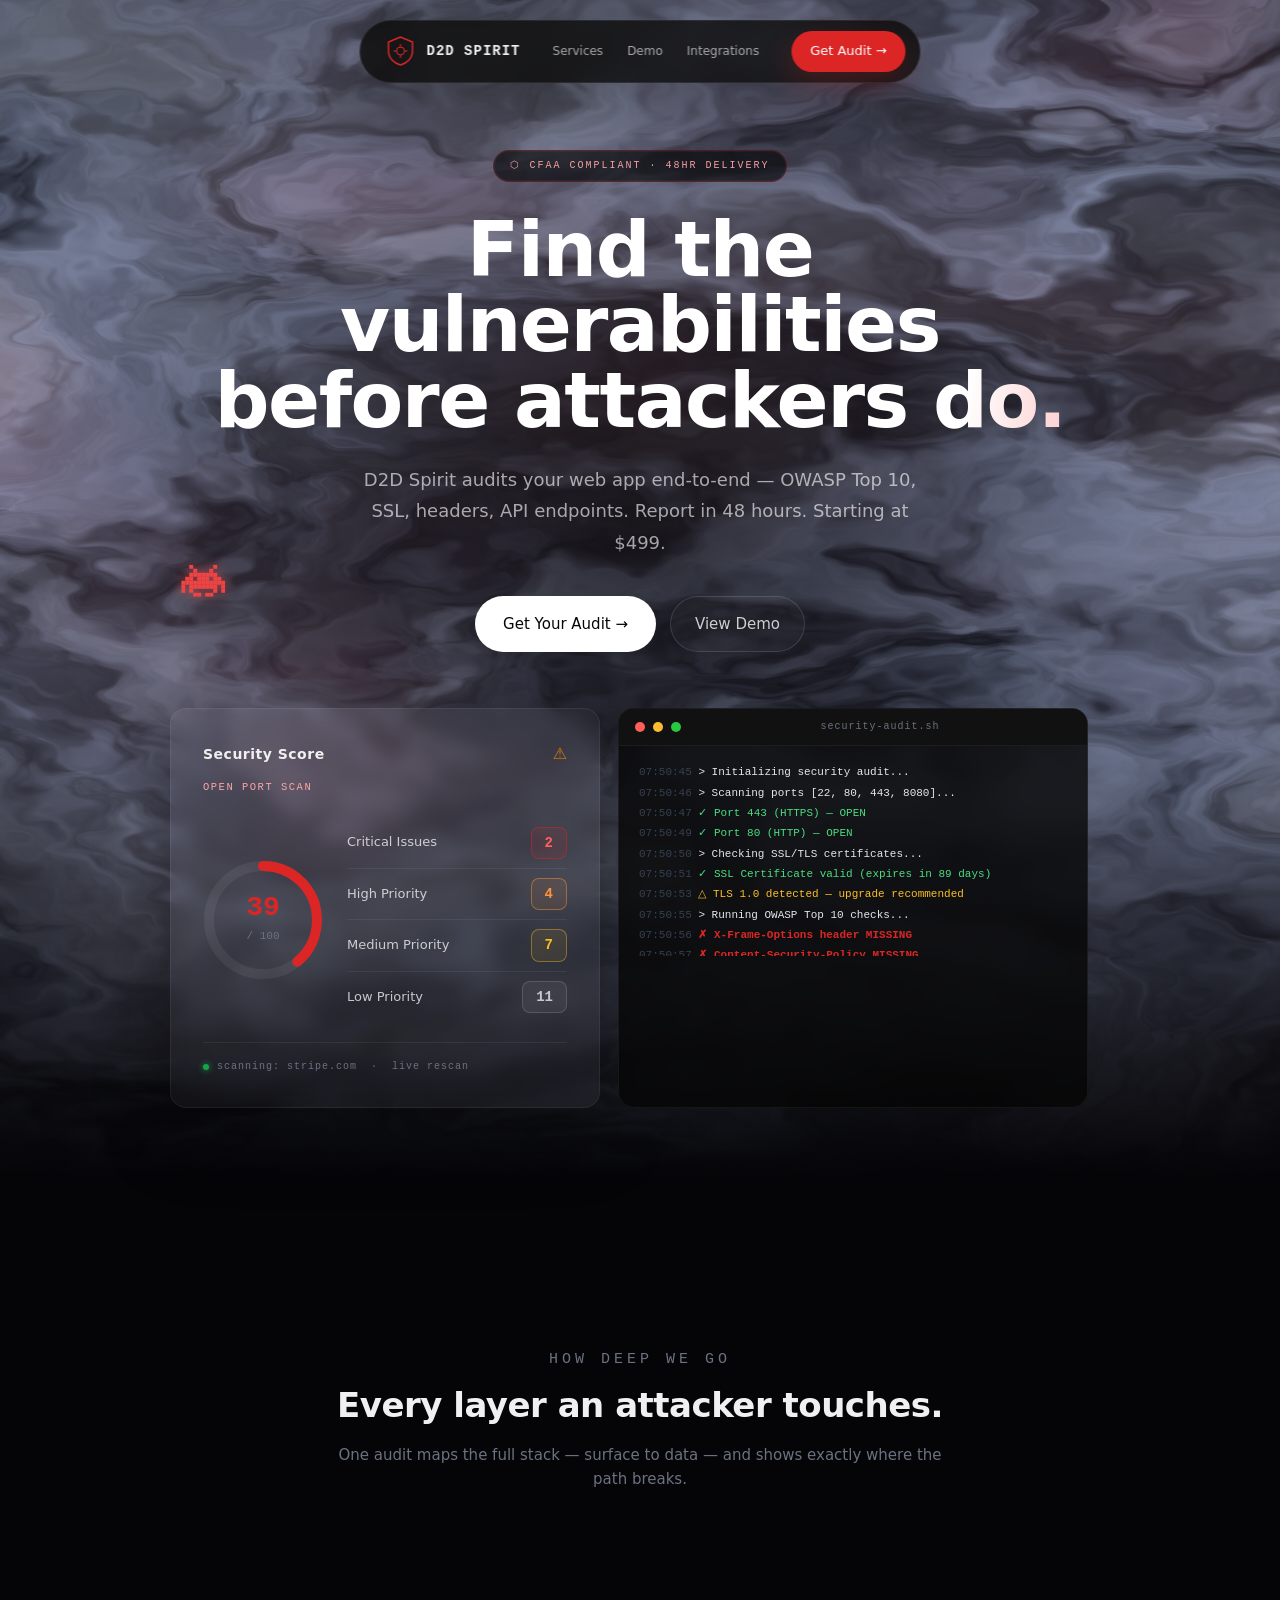
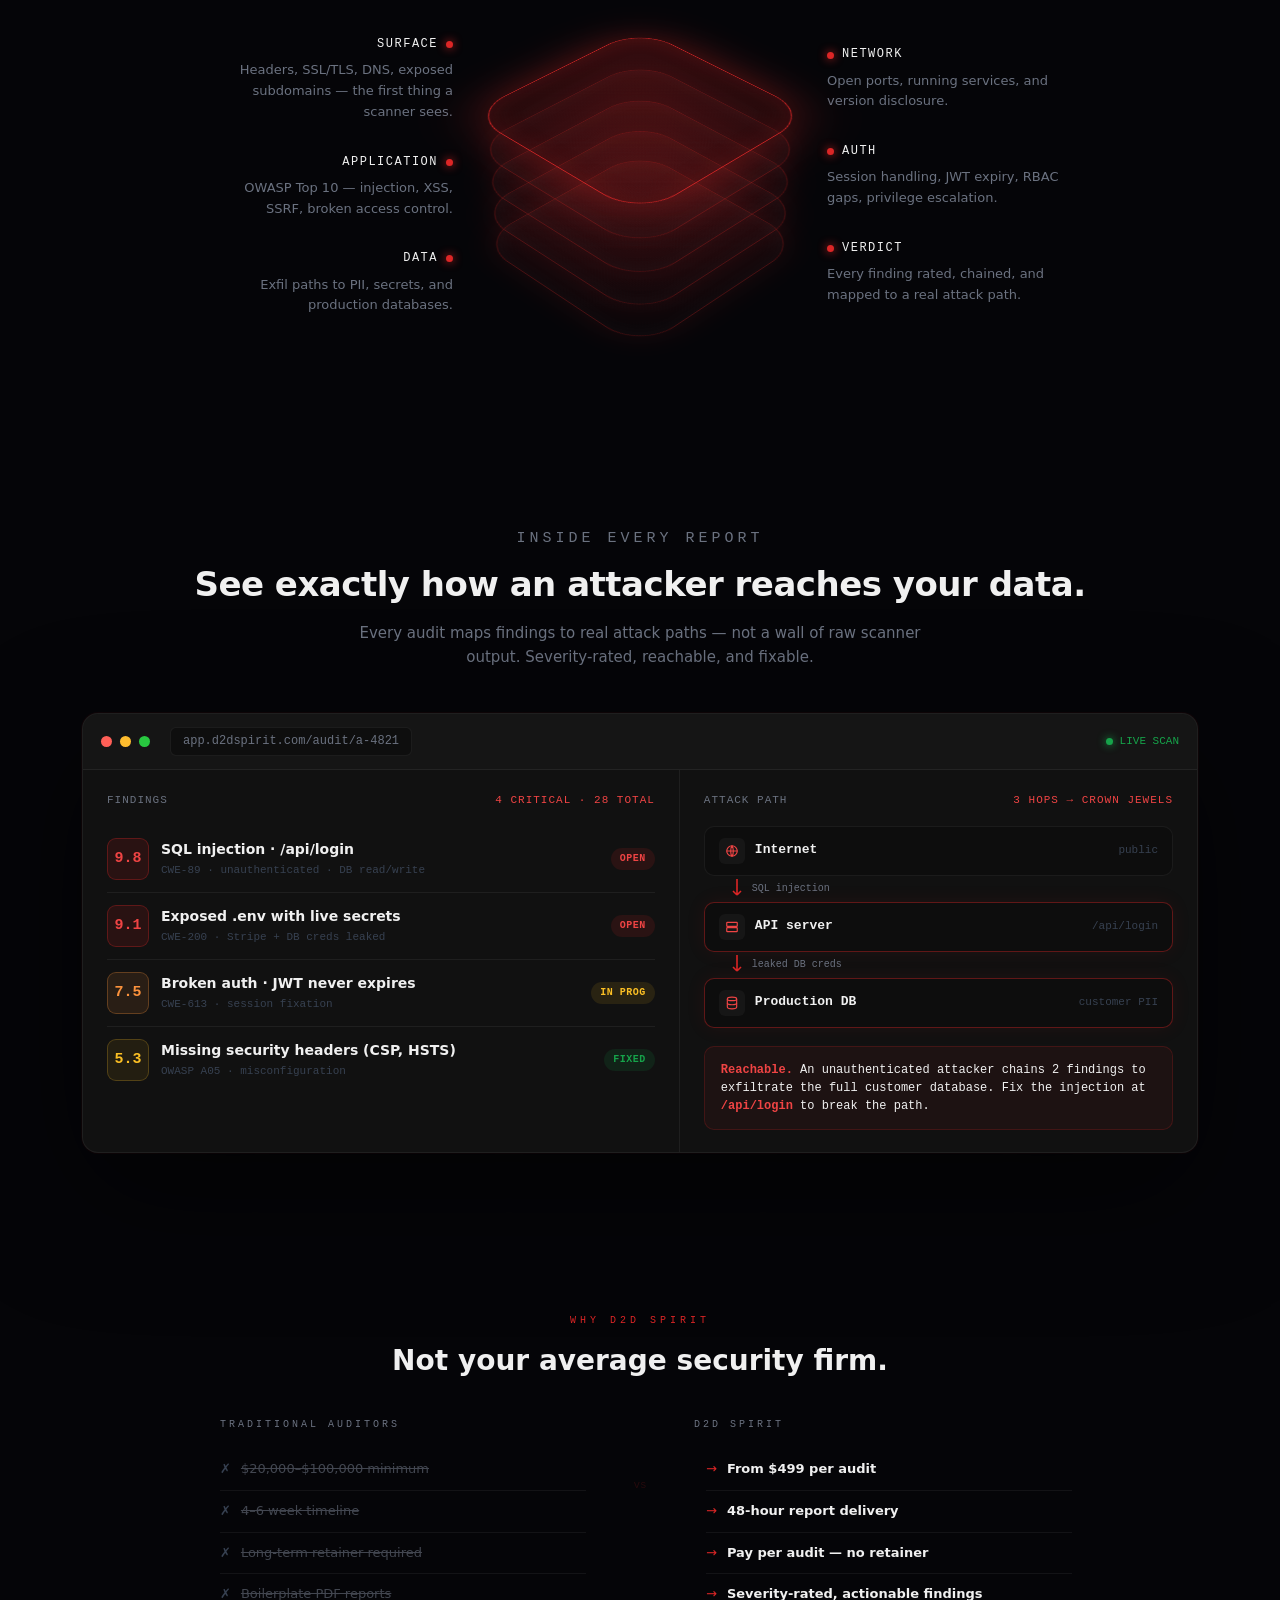
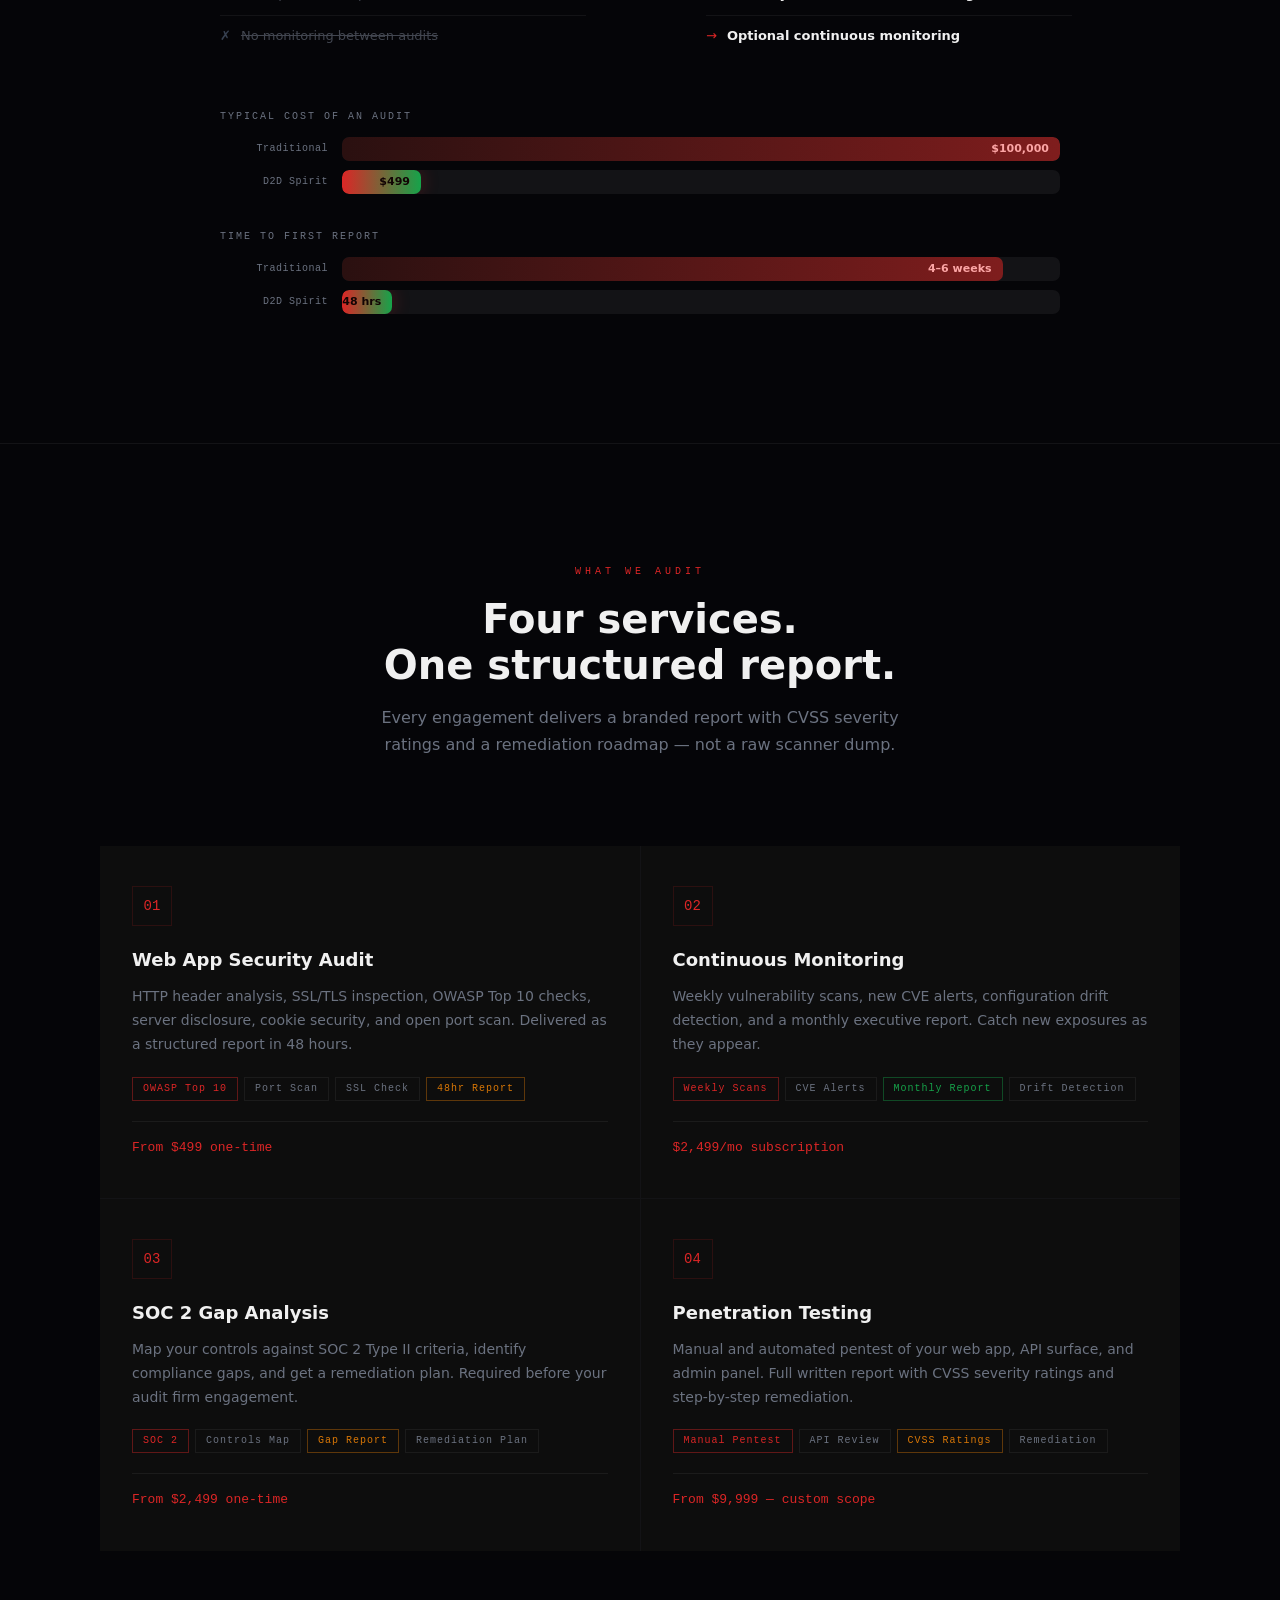
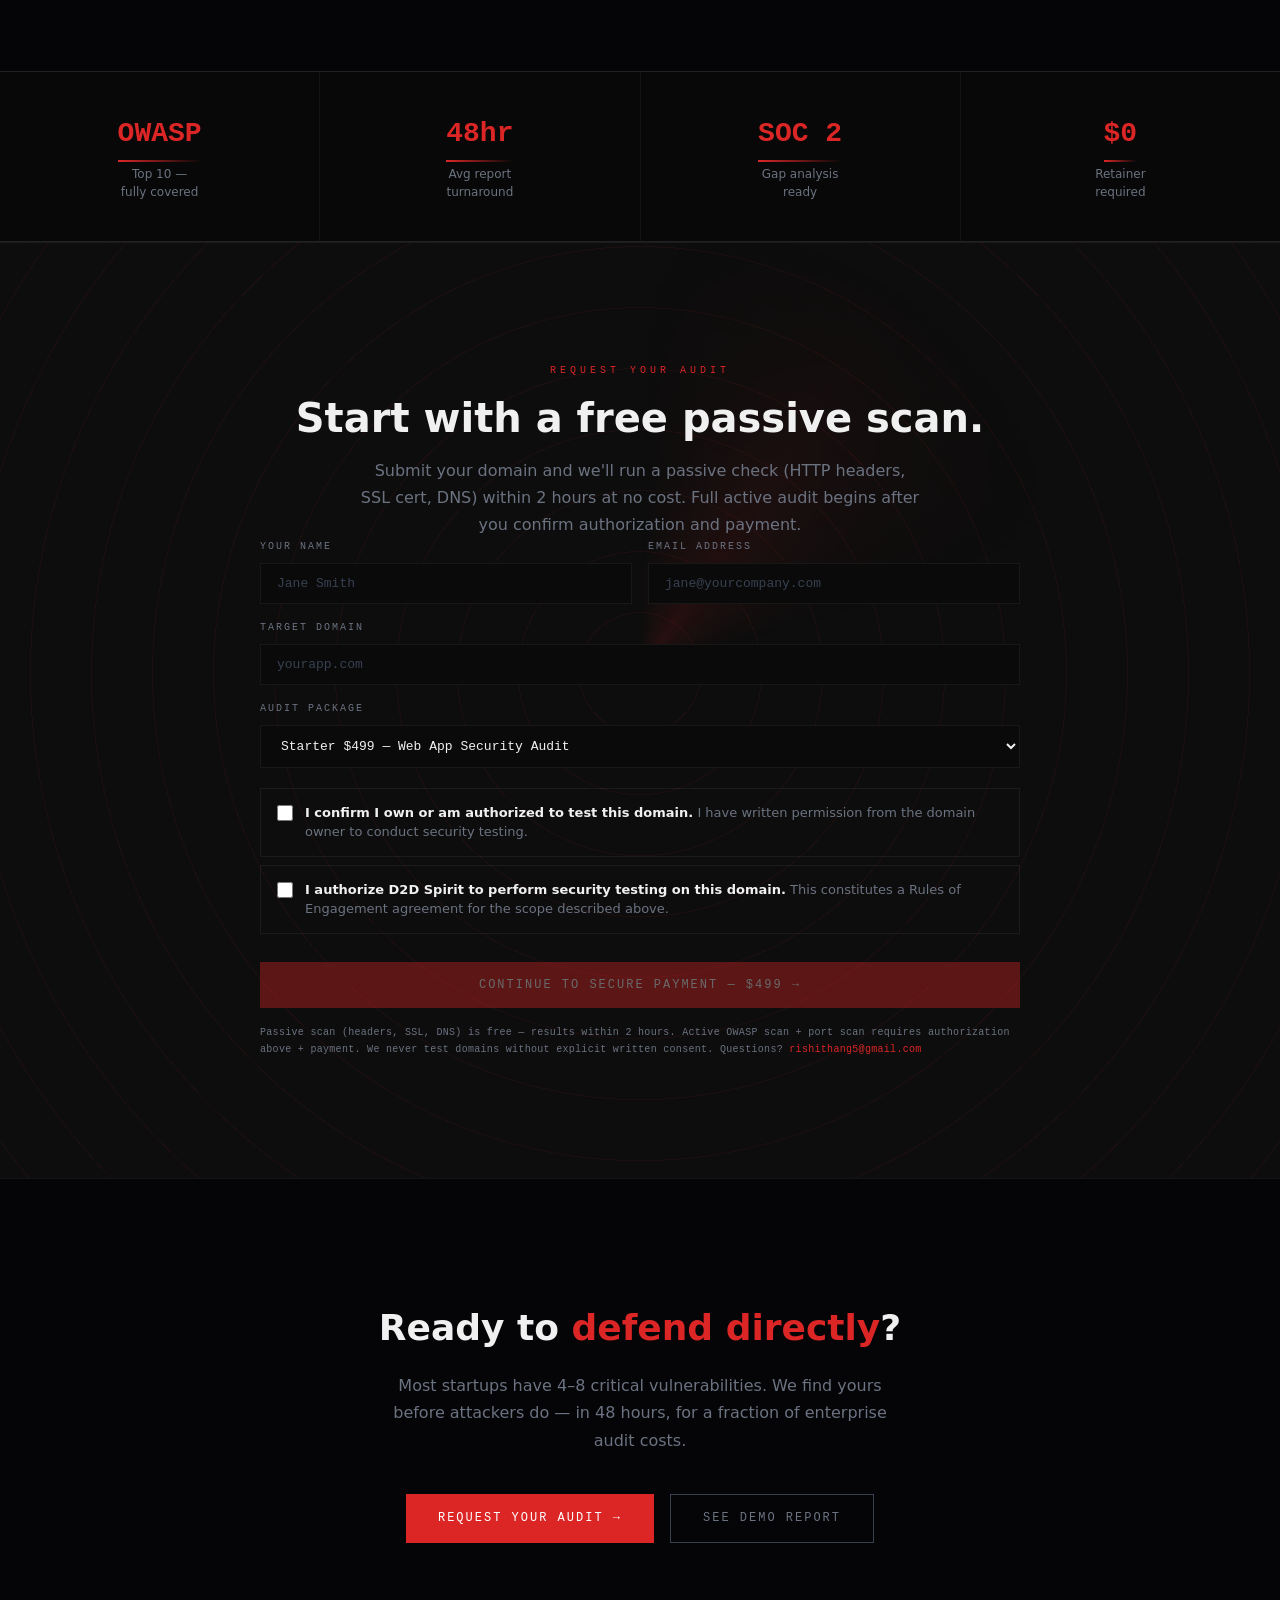
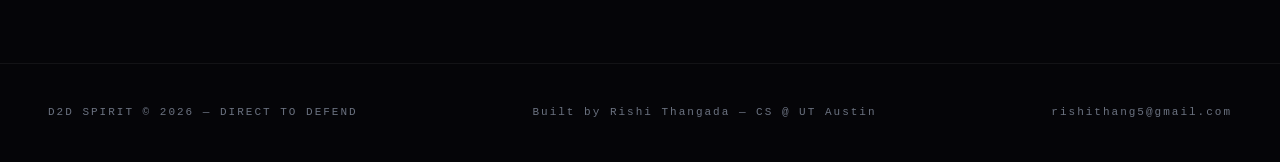
==== commit 430677b9: "Center stat strips and section headers across pages" ====
--- a/index.html
+++ b/index.html
@@ -512,6 +512,10 @@
 .race-fill.d2d { background: linear-gradient(90deg, var(--accent), #16a34a); box-shadow: 0 0 18px rgba(220,38,38,.28); transition: width .75s cubic-bezier(.2,.9,.2,1); }
 .race-fill.d2d .rv { color: #120404; }
 .compare-strip.in .race-fill { width: var(--w); }
+/* centered section headers */
+.compare-strip > .section-label, .compare-strip > .section-title { text-align: center; }
+.audit-form-inner > .section-label, .audit-form-inner > .section-title, .audit-form-inner > .section-sub { text-align: center; }
+.audit-form-inner > .section-sub { margin-left: auto; margin-right: auto; }
 
 /* ── Services grid ── */
 .services-grid {
@@ -556,7 +560,7 @@
   display: grid; grid-template-columns: repeat(4, 1fr);
   gap: 1px; background: var(--border2);
 }
-.proof-item { background: var(--bg); padding: 40px; opacity: 0; transform: translateY(18px);
+.proof-item { background: var(--bg); padding: 40px; text-align: center; opacity: 0; transform: translateY(18px);
   transition: opacity .5s ease, transform .5s cubic-bezier(.2,.7,.2,1); }
 .proof-strip.in .proof-item { opacity: 1; transform: none; }
 .proof-strip.in .proof-item:nth-child(2){ transition-delay: .1s; }
@@ -1167,7 +1171,7 @@
 <hr class="divider">
 
 <!-- Services -->
-<div id="services" style="padding:120px 60px 0;max-width:1200px;margin:0 auto;">
+<div id="services" class="sec-head" style="padding:120px 60px 0;max-width:1200px;margin:0 auto;">
   <p class="section-label">What we audit</p>
   <h2 class="section-title">Four services.<br>One structured report.</h2>
   <p class="section-sub">Every engagement delivers a branded report with CVSS severity ratings and a remediation roadmap — not a raw scanner dump.</p>
--- a/shared.css
+++ b/shared.css
@@ -70,6 +70,10 @@
 .reveal.in { opacity: 1; transform: none; }
 @media (prefers-reduced-motion: reduce) { .reveal { opacity: 1; transform: none; transition: none; } }
 
+/* ── Centered section header (label + title + sub) ── */
+.sec-head { text-align: center; }
+.sec-head > p, .sec-head .section-sub { margin-left: auto; margin-right: auto; }
+
 /* ── CTA block (index overrides inline with a richer version) ── */
 .cta-block { text-align: center; padding: 80px 48px; border-top: 1px solid var(--border2); }
 .cta-block h2 { font-size: 32px; font-weight: 800; margin-bottom: 14px; }
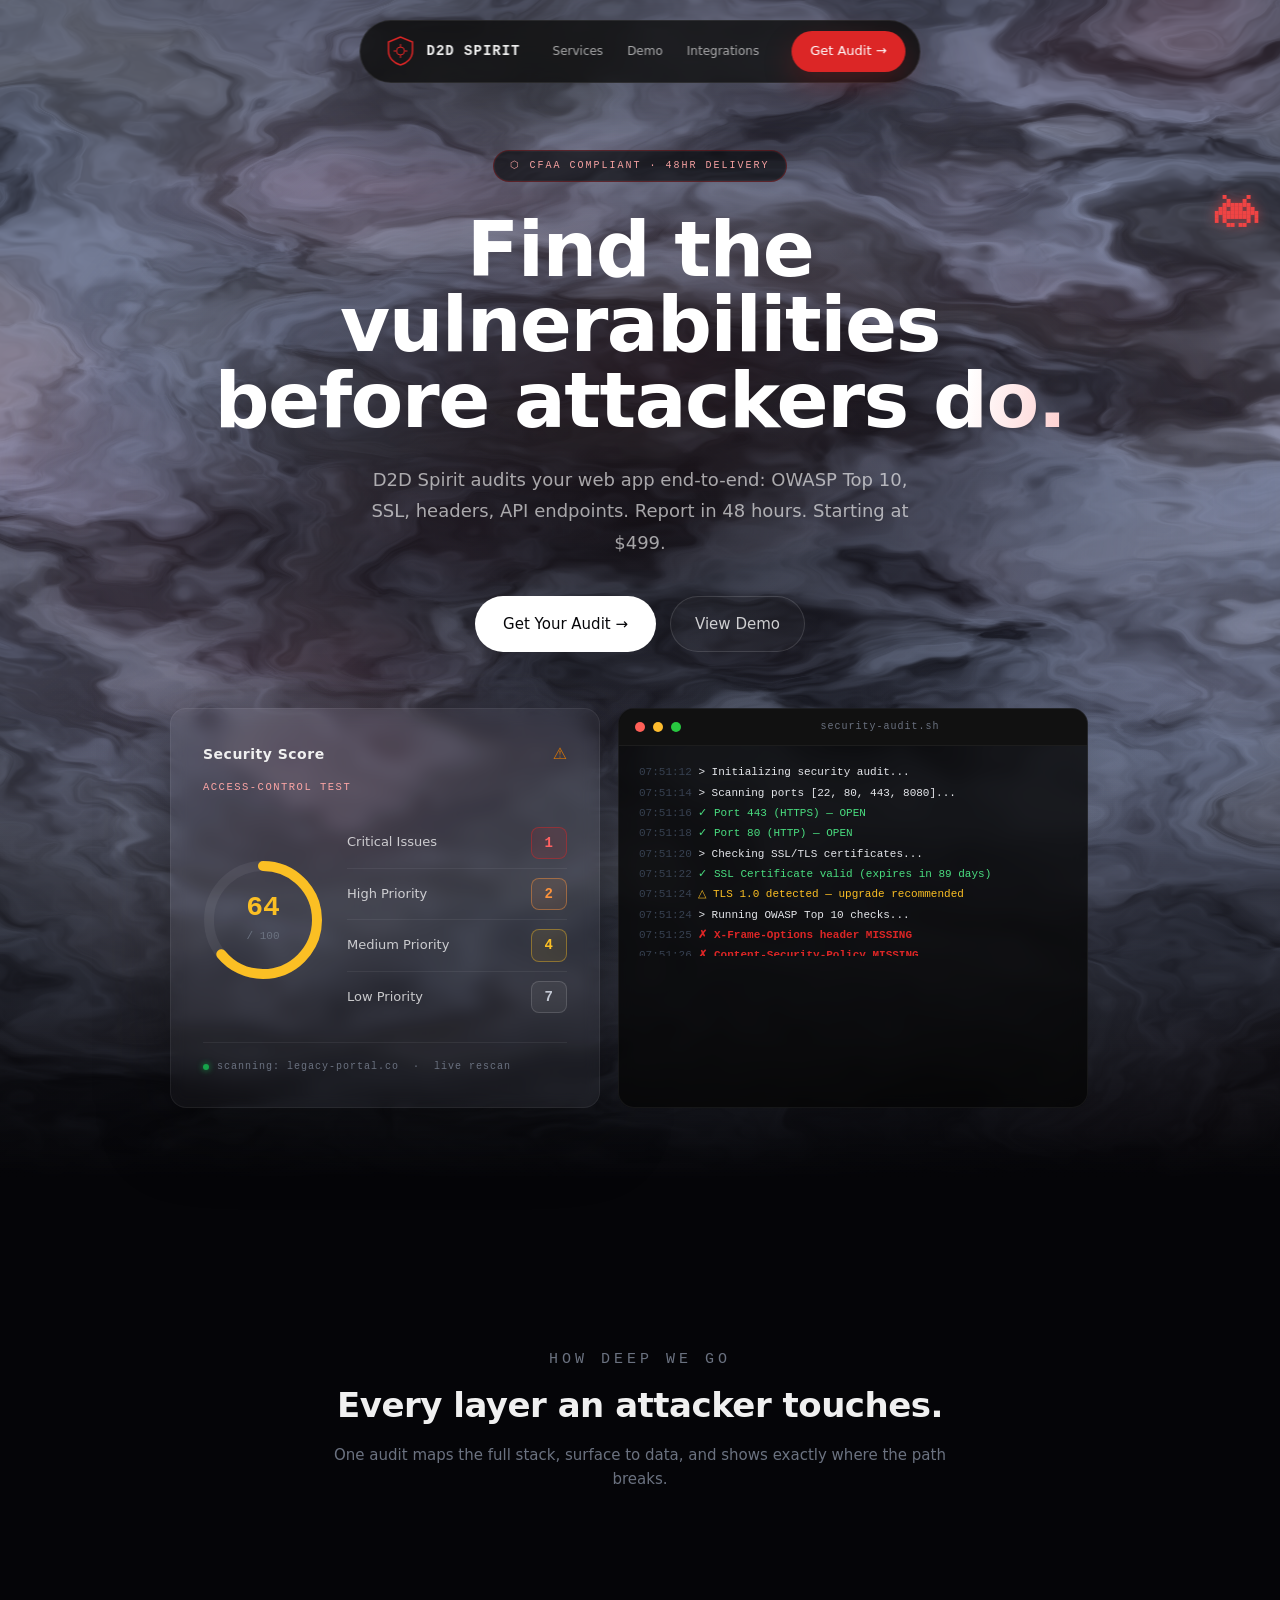
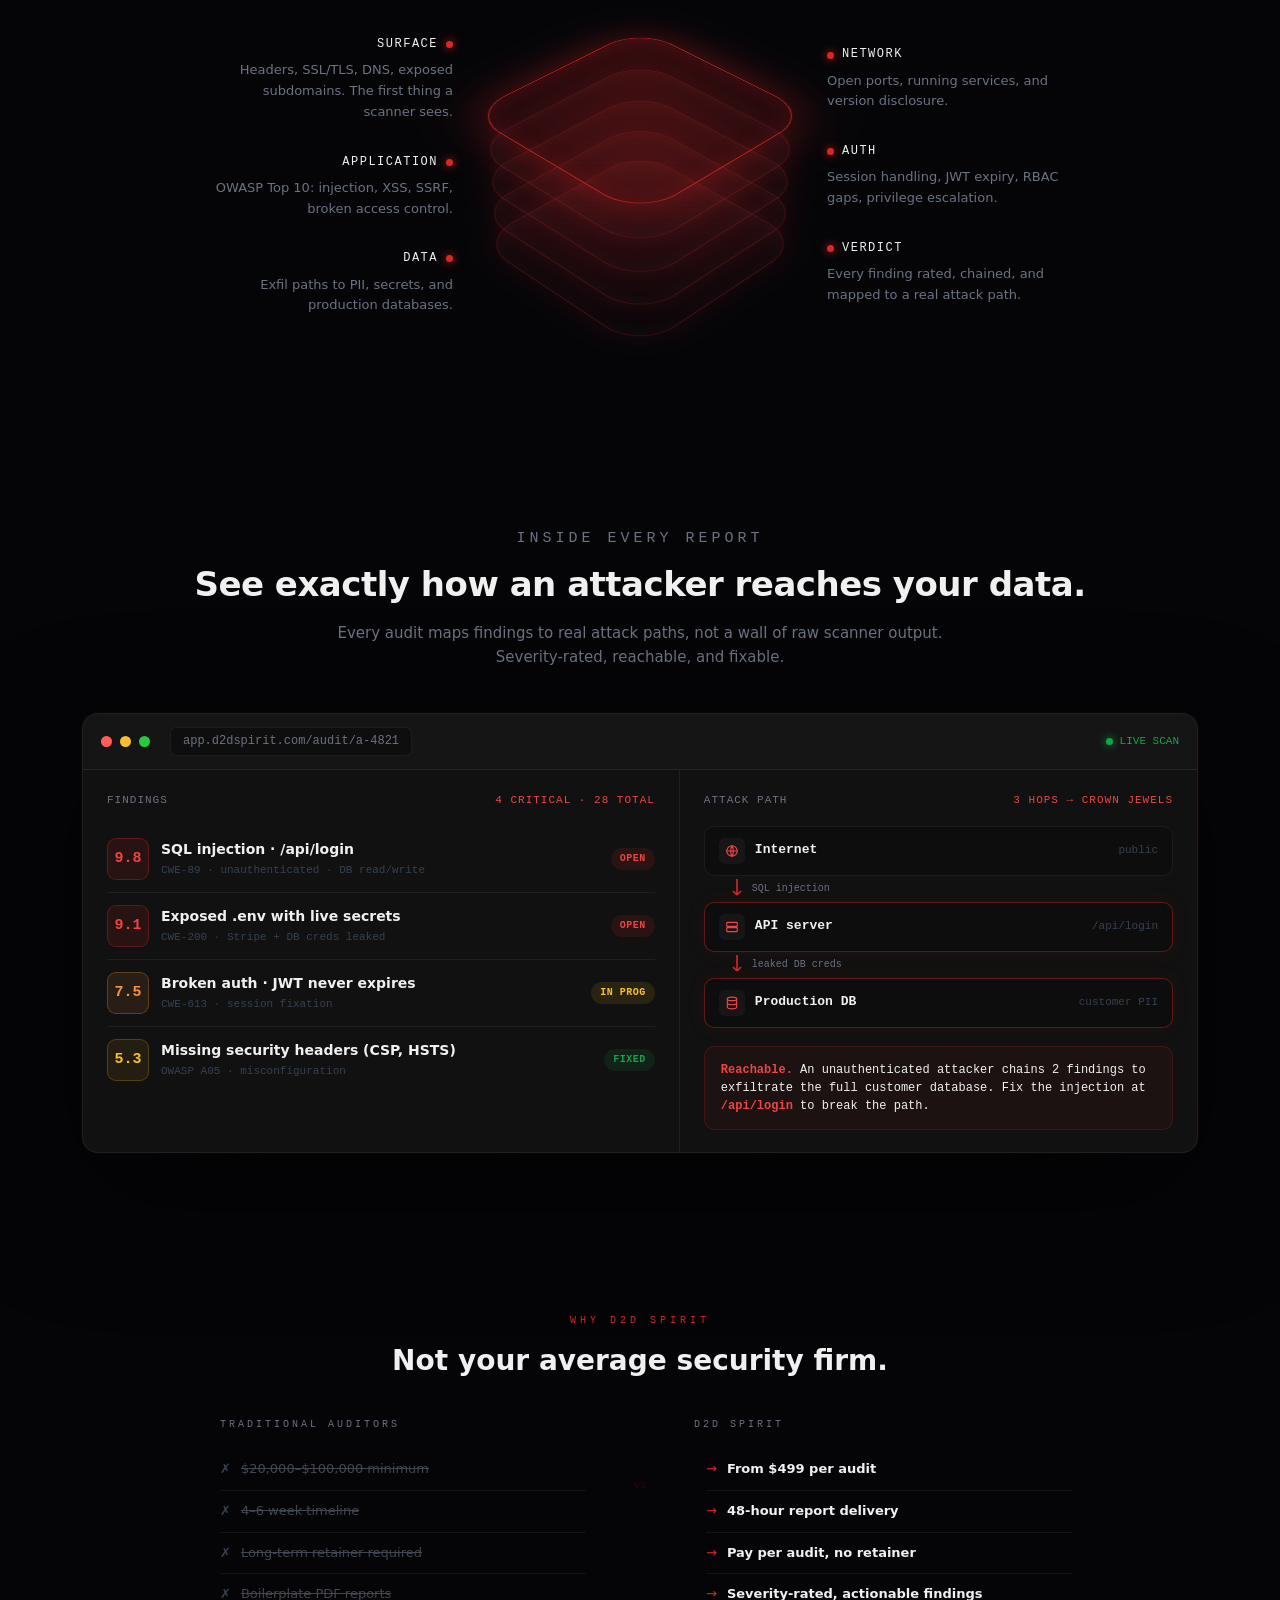
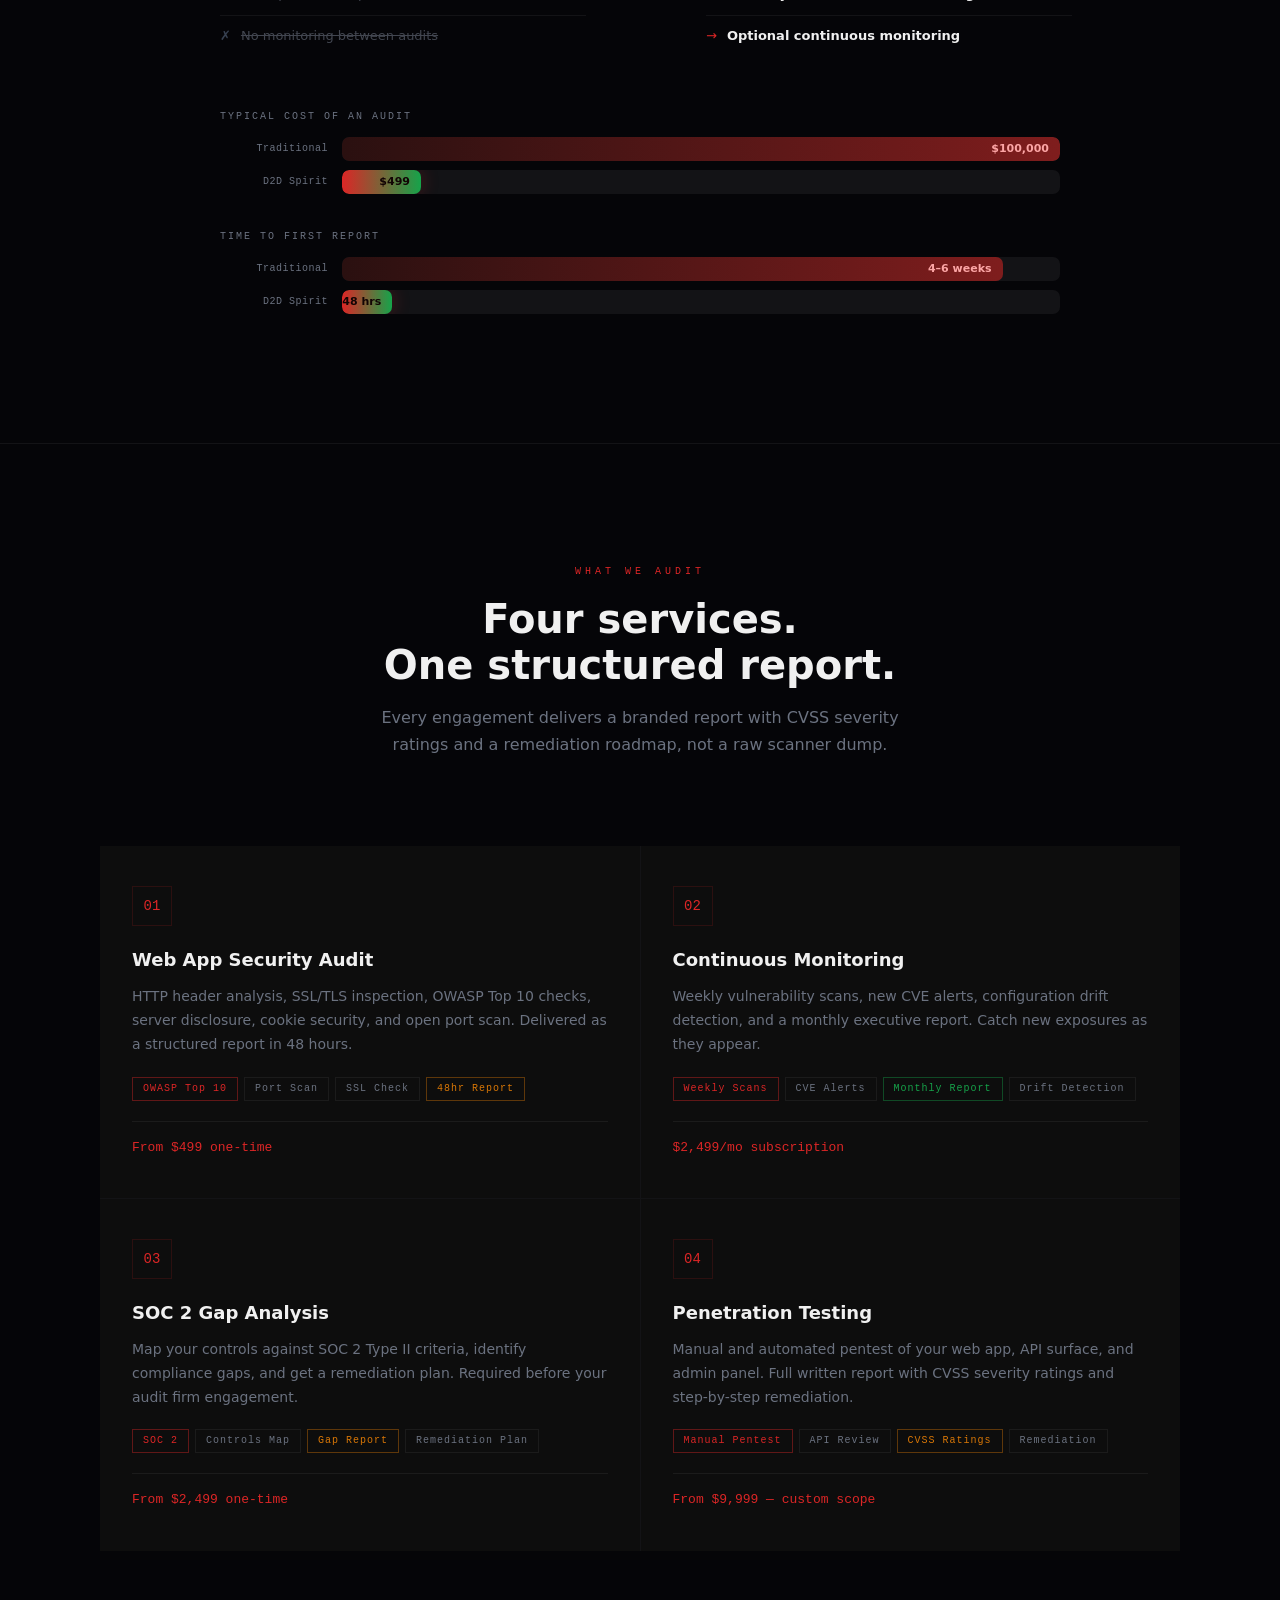
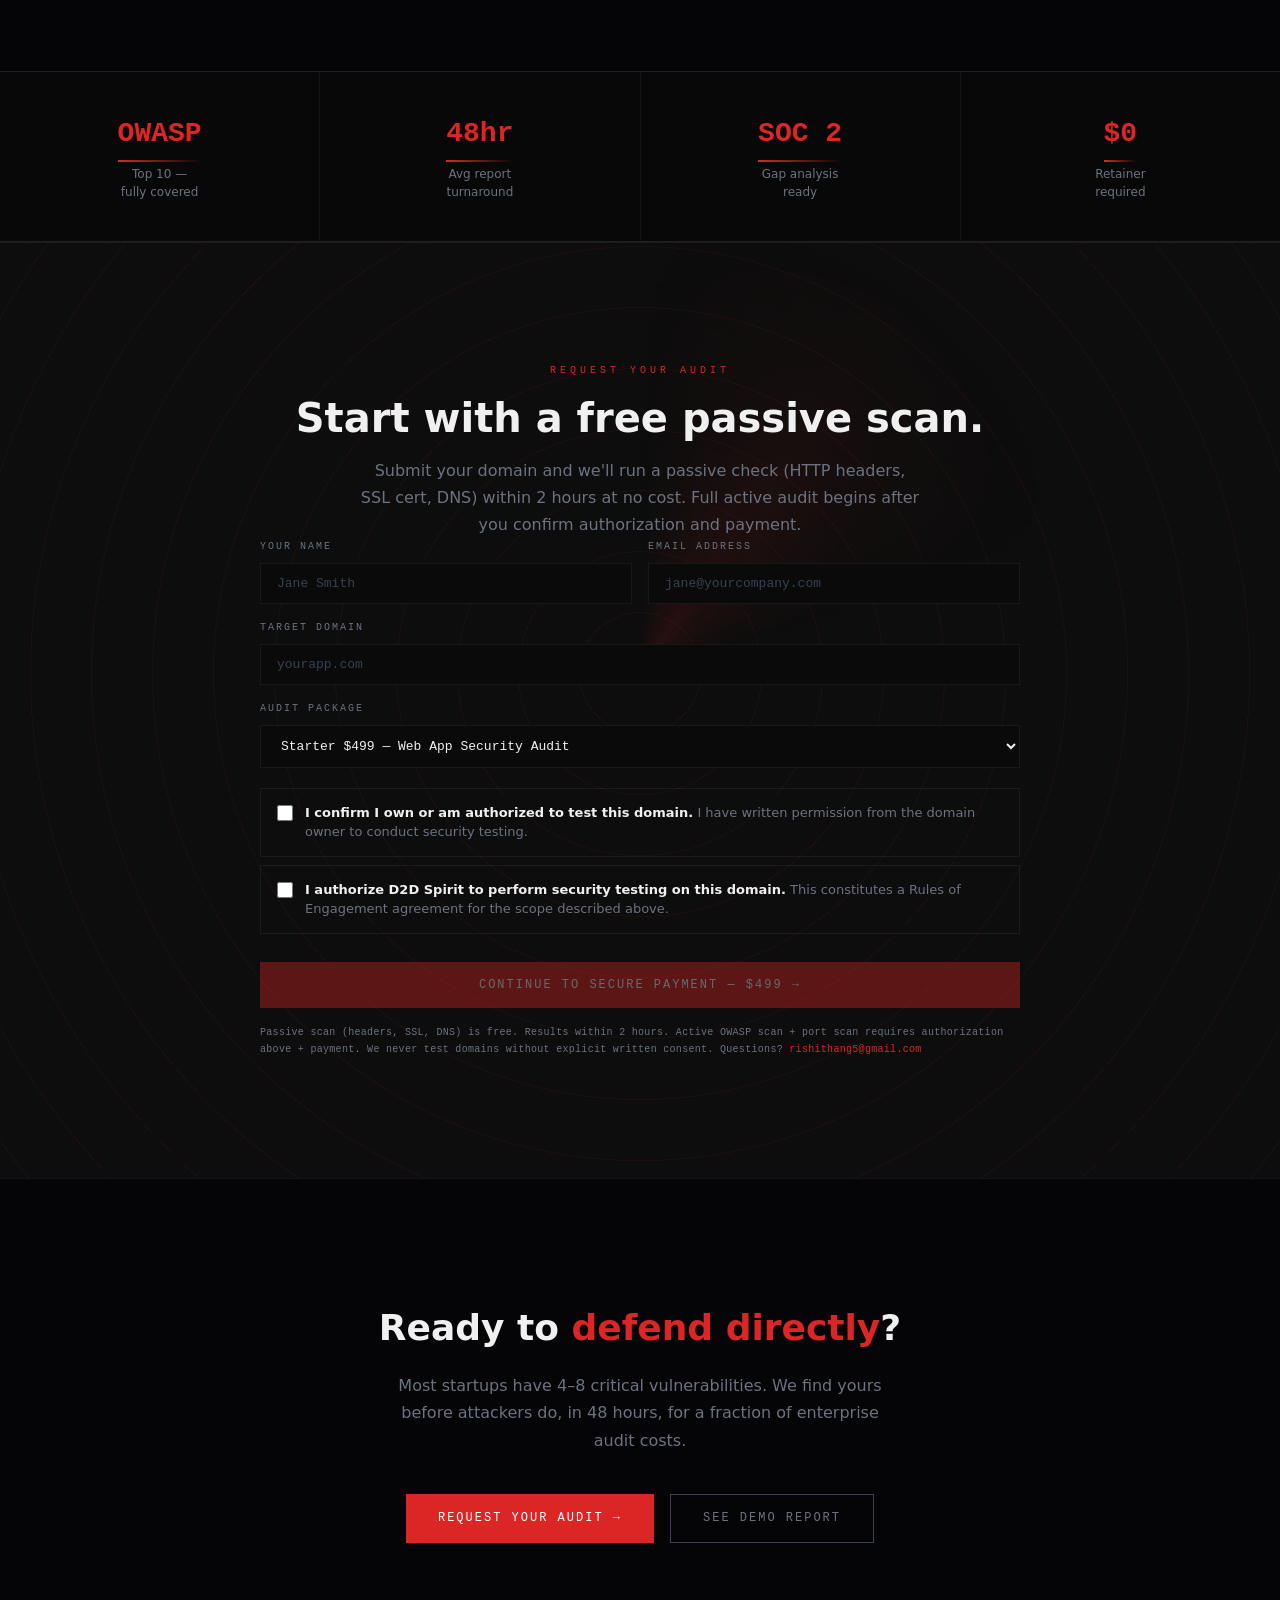
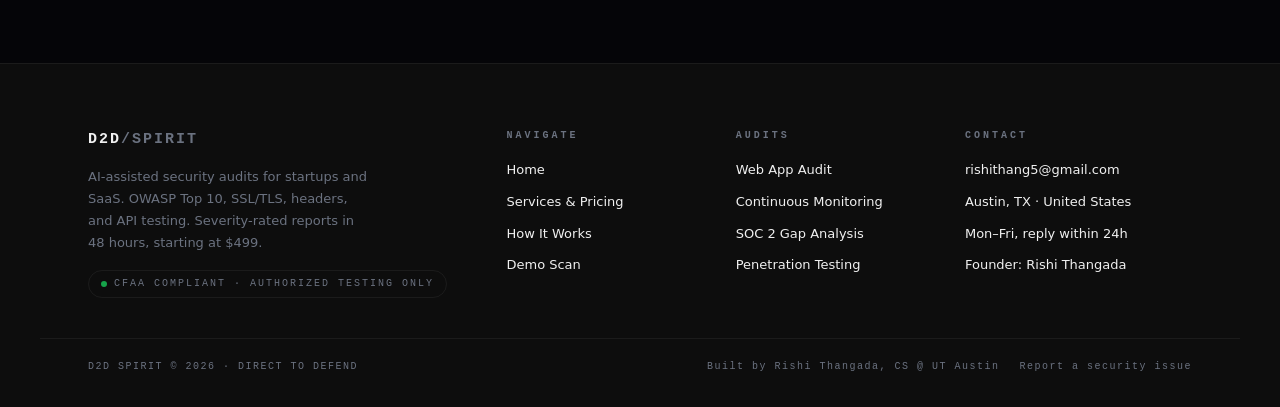
==== commit c1b0fbbb: "Anti-AI-slop pass: rich footer, remove em-dashes from prose" ====
--- a/index.html
+++ b/index.html
@@ -923,7 +923,7 @@
       before attackers do.
     </h1>
     <p class="hero-sub">
-      D2D Spirit audits your web app end-to-end — OWASP Top 10, SSL,
+      D2D Spirit audits your web app end-to-end: OWASP Top 10, SSL,
       headers, API endpoints. Report in 48 hours. Starting at $499.
     </p>
     <div class="hero-actions">
@@ -997,17 +997,17 @@
   <div class="dash-head">
     <p class="section-label">How deep we go</p>
     <h2>Every layer an attacker touches.</h2>
-    <p>One audit maps the full stack — surface to data — and shows exactly where the path breaks.</p>
+    <p>One audit maps the full stack, surface to data, and shows exactly where the path breaks.</p>
   </div>
   <div class="layers-stage">
     <div class="layers-legend left">
       <div class="legend-item">
         <div class="lg-title">Surface <span class="lg-dot"></span></div>
-        <div class="lg-body">Headers, SSL/TLS, DNS, exposed subdomains — the first thing a scanner sees.</div>
+        <div class="lg-body">Headers, SSL/TLS, DNS, exposed subdomains. The first thing a scanner sees.</div>
       </div>
       <div class="legend-item">
         <div class="lg-title">Application <span class="lg-dot"></span></div>
-        <div class="lg-body">OWASP Top 10 — injection, XSS, SSRF, broken access control.</div>
+        <div class="lg-body">OWASP Top 10: injection, XSS, SSRF, broken access control.</div>
       </div>
       <div class="legend-item">
         <div class="lg-title">Data <span class="lg-dot"></span></div>
@@ -1046,7 +1046,7 @@
   <div class="dash-head">
     <p class="section-label">Inside every report</p>
     <h2>See exactly how an attacker reaches your data.</h2>
-    <p>Every audit maps findings to real attack paths — not a wall of raw scanner output. Severity-rated, reachable, and fixable.</p>
+    <p>Every audit maps findings to real attack paths, not a wall of raw scanner output. Severity-rated, reachable, and fixable.</p>
   </div>
 
   <div class="dash-window">
@@ -1148,7 +1148,7 @@
       <div class="compare-label">D2D Spirit</div>
       <div class="compare-row"><span class="c-check">→</span> <span class="compare-good">From $499 per audit</span></div>
       <div class="compare-row"><span class="c-check">→</span> <span class="compare-good">48-hour report delivery</span></div>
-      <div class="compare-row"><span class="c-check">→</span> <span class="compare-good">Pay per audit — no retainer</span></div>
+      <div class="compare-row"><span class="c-check">→</span> <span class="compare-good">Pay per audit, no retainer</span></div>
       <div class="compare-row"><span class="c-check">→</span> <span class="compare-good">Severity-rated, actionable findings</span></div>
       <div class="compare-row"><span class="c-check">→</span> <span class="compare-good">Optional continuous monitoring</span></div>
     </div>
@@ -1174,7 +1174,7 @@
 <div id="services" class="sec-head" style="padding:120px 60px 0;max-width:1200px;margin:0 auto;">
   <p class="section-label">What we audit</p>
   <h2 class="section-title">Four services.<br>One structured report.</h2>
-  <p class="section-sub">Every engagement delivers a branded report with CVSS severity ratings and a remediation roadmap — not a raw scanner dump.</p>
+  <p class="section-sub">Every engagement delivers a branded report with CVSS severity ratings and a remediation roadmap, not a raw scanner dump.</p>
 </div>
 <div style="max-width:1200px;margin:0 auto;padding:40px 60px 120px;">
   <div class="services-grid">
@@ -1301,7 +1301,7 @@
         Continue to Secure Payment — $499 &rarr;
       </button>
       <p class="form-note">
-        Passive scan (headers, SSL, DNS) is free — results within 2 hours.
+        Passive scan (headers, SSL, DNS) is free. Results within 2 hours.
         Active OWASP scan + port scan requires authorization above + payment.
         We never test domains without explicit written consent.
         Questions? <a href="mailto:rishithang5@gmail.com">rishithang5@gmail.com</a>
@@ -1313,7 +1313,7 @@
 <!-- Final CTA -->
 <div class="cta-block">
   <h2>Ready to <span class="red">defend directly</span>?</h2>
-  <p>Most startups have 4–8 critical vulnerabilities. We find yours before attackers do — in 48 hours, for a fraction of enterprise audit costs.</p>
+  <p>Most startups have 4–8 critical vulnerabilities. We find yours before attackers do, in 48 hours, for a fraction of enterprise audit costs.</p>
   <div style="display:flex;gap:16px;justify-content:center;flex-wrap:wrap;">
     <a href="#audit-form" class="btn-primary">Request Your Audit &rarr;</a>
     <a href="demo.html" class="btn-ghost">See Demo Report</a>
@@ -1324,10 +1324,42 @@
 
 <div id="hackbot" aria-hidden="true"></div>
 
-<footer class="sitefooter">
-  <span>D2D SPIRIT &copy; 2026 — DIRECT TO DEFEND</span>
-  <span>Built by <a href="https://rishithangada.github.io" target="_blank">Rishi Thangada</a> &mdash; CS @ UT Austin</span>
-  <span><a href="mailto:rishithang5@gmail.com">rishithang5@gmail.com</a></span>
+<footer class="site-footer">
+  <div class="footer-main">
+    <div class="footer-brand">
+      <div class="fb-logo">D2D<span>/SPIRIT</span></div>
+      <p>AI-assisted security audits for startups and SaaS. OWASP Top 10, SSL/TLS, headers, and API testing. Severity-rated reports in 48 hours, starting at $499.</p>
+      <span class="footer-badge"><span class="fb-dot"></span> CFAA COMPLIANT · AUTHORIZED TESTING ONLY</span>
+    </div>
+    <div class="footer-col">
+      <h4>Navigate</h4>
+      <a href="index.html">Home</a>
+      <a href="security.html">Services &amp; Pricing</a>
+      <a href="integrations.html">How It Works</a>
+      <a href="demo.html">Demo Scan</a>
+    </div>
+    <div class="footer-col">
+      <h4>Audits</h4>
+      <a href="security.html">Web App Audit</a>
+      <a href="security.html">Continuous Monitoring</a>
+      <a href="security.html">SOC 2 Gap Analysis</a>
+      <a href="security.html">Penetration Testing</a>
+    </div>
+    <div class="footer-col">
+      <h4>Contact</h4>
+      <a href="mailto:rishithang5@gmail.com">rishithang5@gmail.com</a>
+      <span class="fc-line fc-sub">Austin, TX &middot; United States</span>
+      <span class="fc-line fc-sub">Mon&ndash;Fri, reply within 24h</span>
+      <a href="https://rishithangada.github.io" target="_blank" rel="noopener">Founder: Rishi Thangada</a>
+    </div>
+  </div>
+  <div class="footer-bottom">
+    <span>D2D SPIRIT &copy; 2026 &middot; DIRECT TO DEFEND</span>
+    <div class="footer-legal">
+      <span>Built by Rishi Thangada, CS @ UT Austin</span>
+      <a href="mailto:rishithang5@gmail.com">Report a security issue</a>
+    </div>
+  </div>
 </footer>
 
 <script>
--- a/shared.css
+++ b/shared.css
@@ -116,6 +116,38 @@
 }
 footer.sitefooter a:hover { color: var(--accent); }
 
+/* ── Rich footer ── */
+footer.site-footer { border-top: 1px solid var(--border2); background: var(--surface); }
+.footer-main {
+  max-width: 1200px; margin: 0 auto; padding: 64px 48px 40px;
+  display: grid; grid-template-columns: 2fr 1fr 1fr 1.2fr; gap: 40px;
+}
+.footer-brand .fb-logo { font-family: var(--mono); font-weight: 700; letter-spacing: 2px; font-size: 15px; color: var(--text); margin-bottom: 14px; }
+.footer-brand .fb-logo span { color: var(--muted); }
+.footer-brand p { font-size: 13px; color: var(--muted); line-height: 1.7; max-width: 34ch; }
+.footer-badge { display: inline-flex; align-items: center; gap: 7px; margin-top: 16px;
+  font-family: var(--mono); font-size: 10px; letter-spacing: 2px; color: var(--muted);
+  border: 1px solid var(--border2); border-radius: 999px; padding: 5px 12px; }
+.footer-badge .fb-dot { width: 6px; height: 6px; border-radius: 50%; background: var(--pos); }
+.footer-col h4 { font-family: var(--mono); font-size: 10px; letter-spacing: 3px; text-transform: uppercase; color: var(--muted); margin-bottom: 16px; }
+.footer-col a, .footer-col span.fc-line { display: block; font-size: 13px; color: var(--text); text-decoration: none; margin-bottom: 11px; transition: color .2s; }
+.footer-col a:hover { color: var(--accent); }
+.footer-col .fc-sub { color: var(--muted); font-size: 12px; line-height: 1.6; }
+.footer-bottom {
+  max-width: 1200px; margin: 0 auto; padding: 20px 48px 32px;
+  border-top: 1px solid var(--border2);
+  display: flex; align-items: center; justify-content: space-between; flex-wrap: wrap; gap: 12px;
+  font-family: var(--mono); font-size: 10px; letter-spacing: 1.5px; color: var(--muted);
+}
+.footer-bottom a { color: var(--muted); text-decoration: none; }
+.footer-bottom a:hover { color: var(--accent); }
+.footer-legal { display: flex; gap: 20px; flex-wrap: wrap; }
+@media (max-width: 820px) {
+  .footer-main { grid-template-columns: 1fr 1fr; gap: 32px; padding: 48px 24px 32px; }
+  .footer-brand { grid-column: 1 / -1; }
+  .footer-bottom { padding: 20px 24px 28px; }
+}
+
 /* ── Glow pulse ── */
 @keyframes glow-pulse { 0%,100%{box-shadow:0 0 20px rgba(220,38,38,0.2)} 50%{box-shadow:0 0 40px rgba(220,38,38,0.5)} }
 @keyframes blink { 0%,100%{opacity:1} 50%{opacity:.4} }
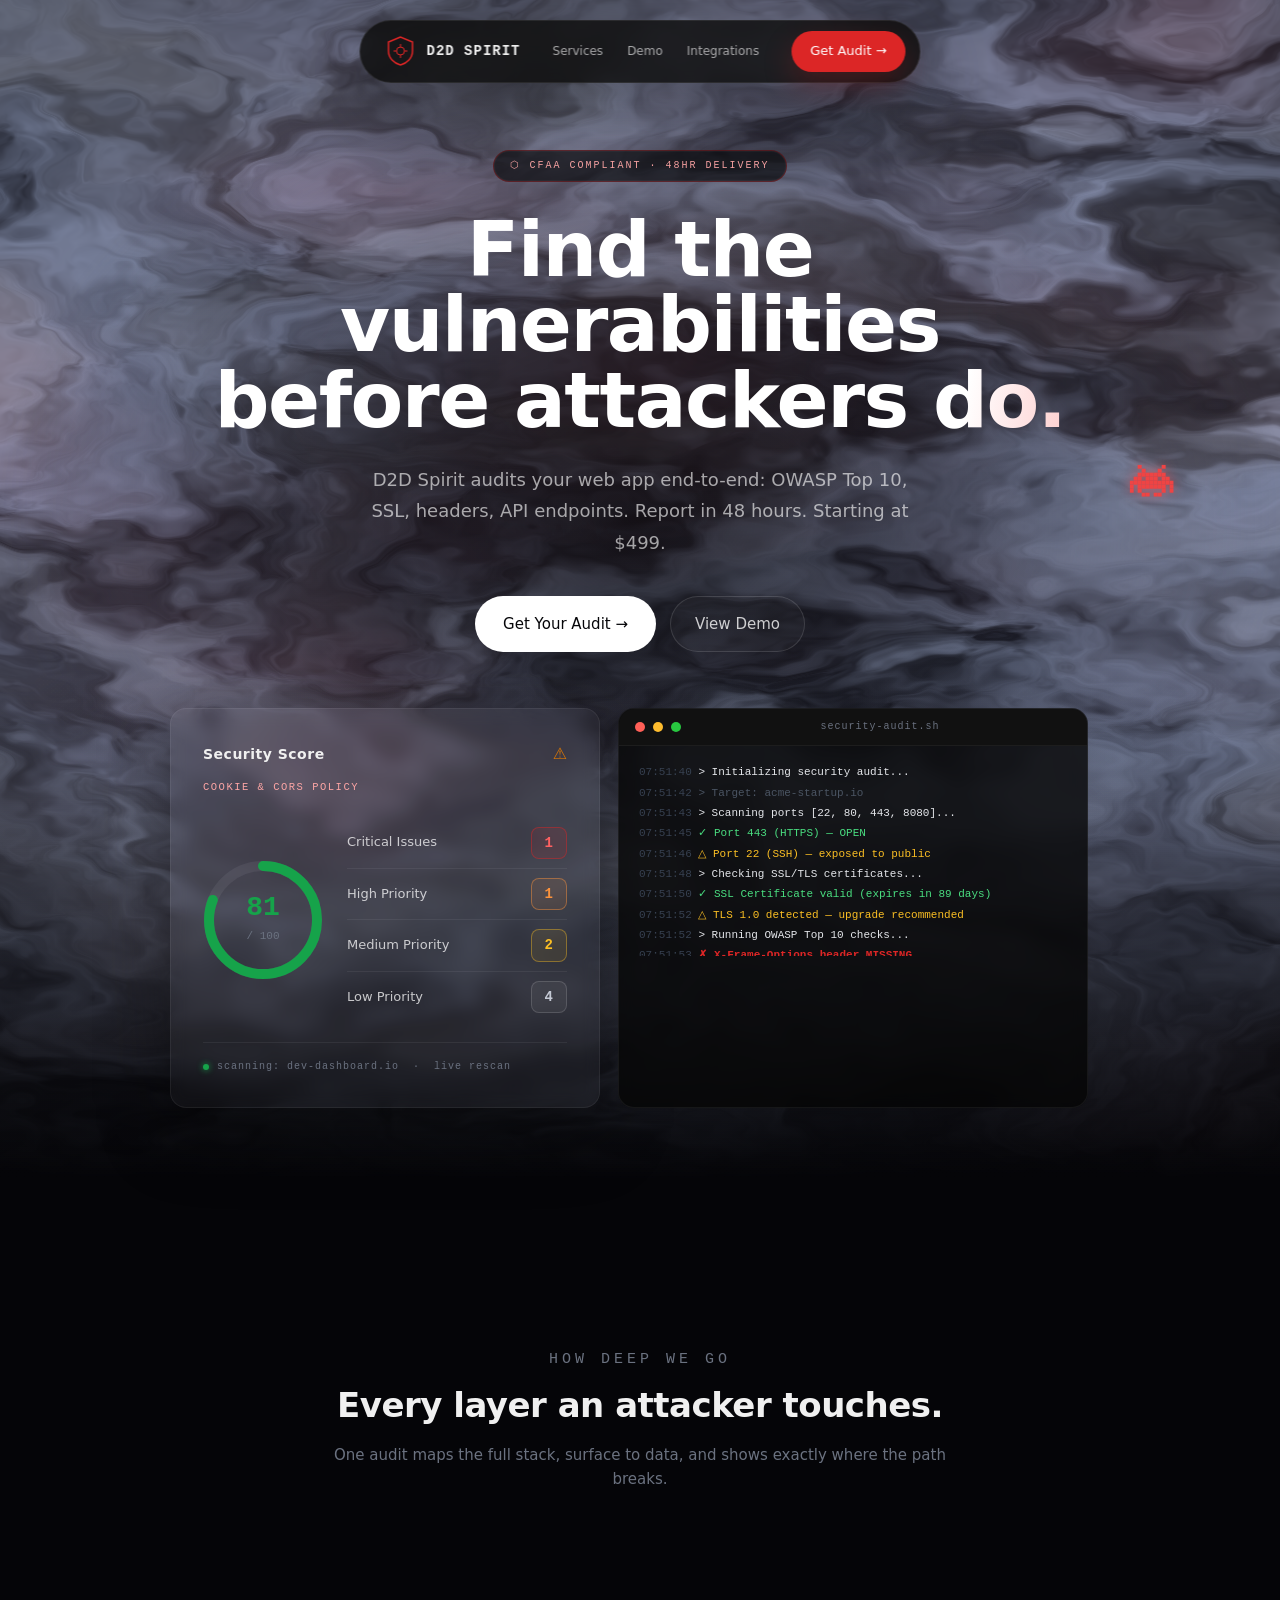
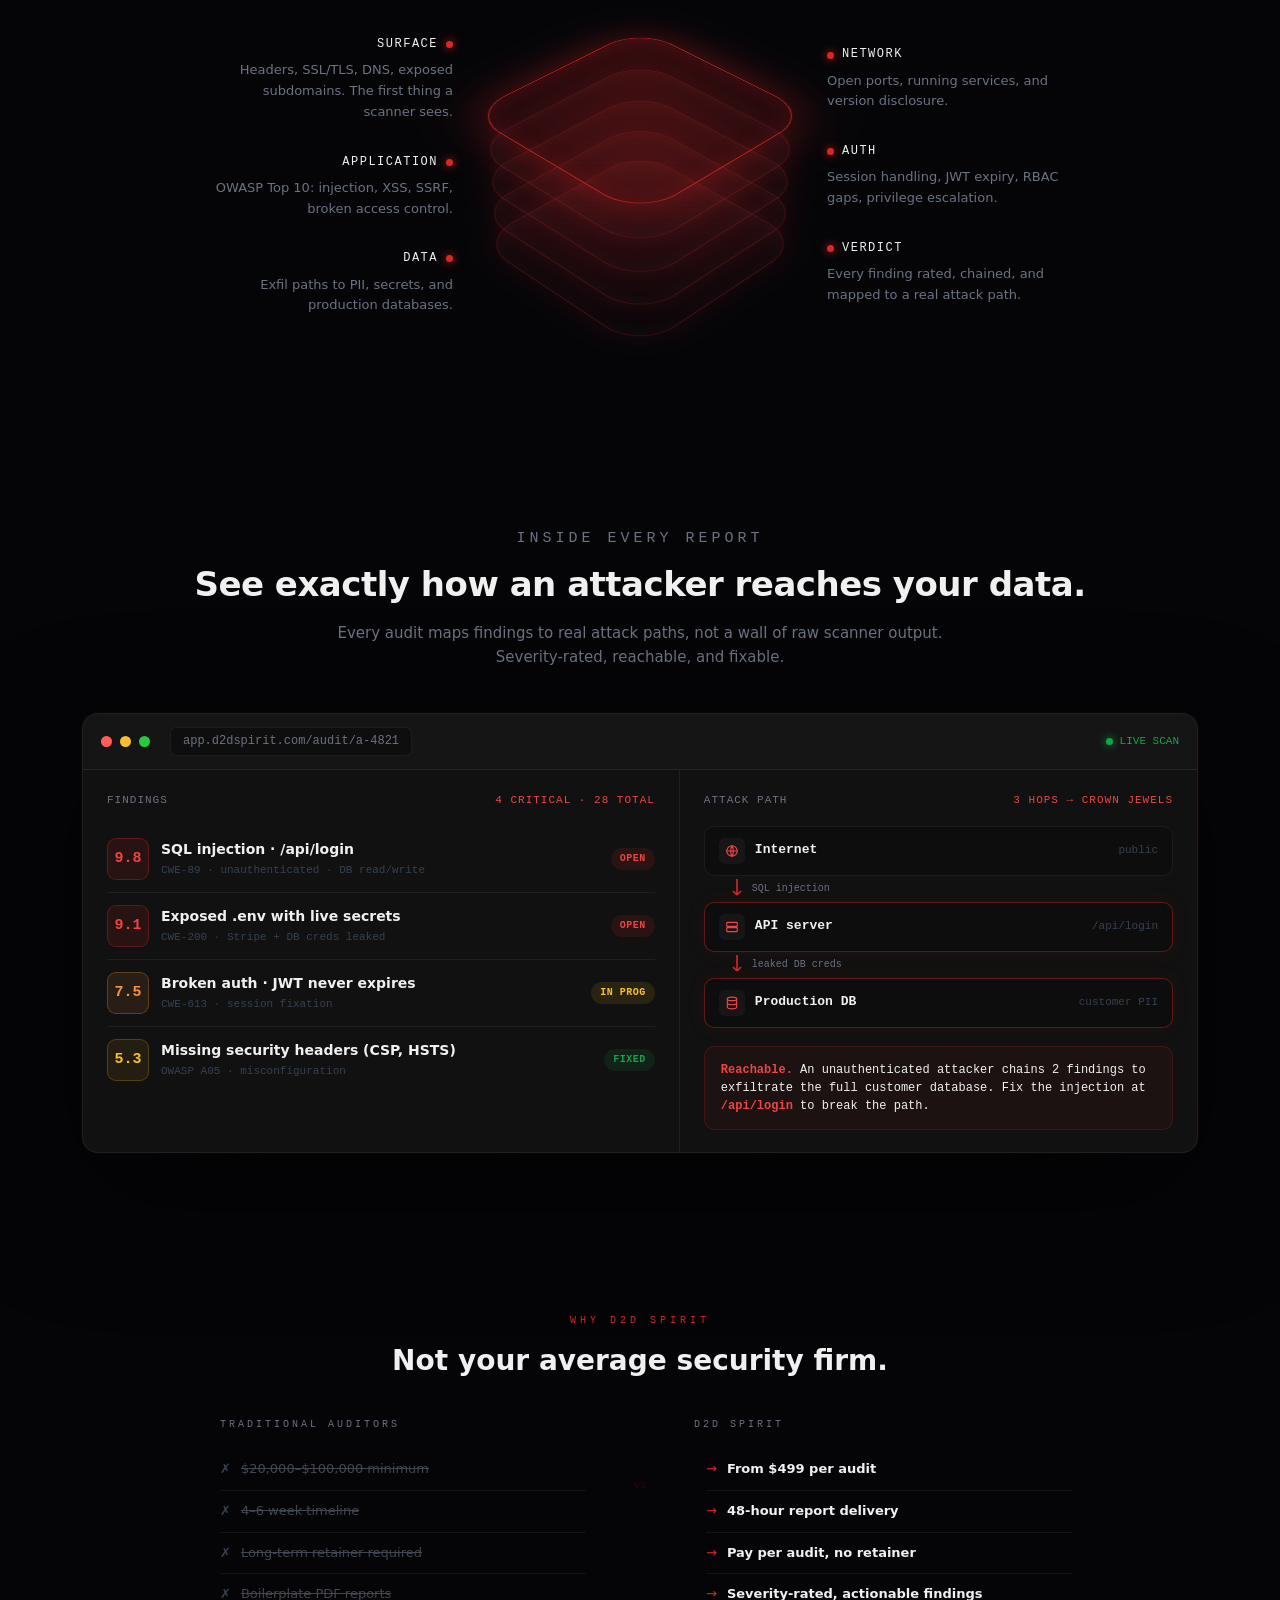
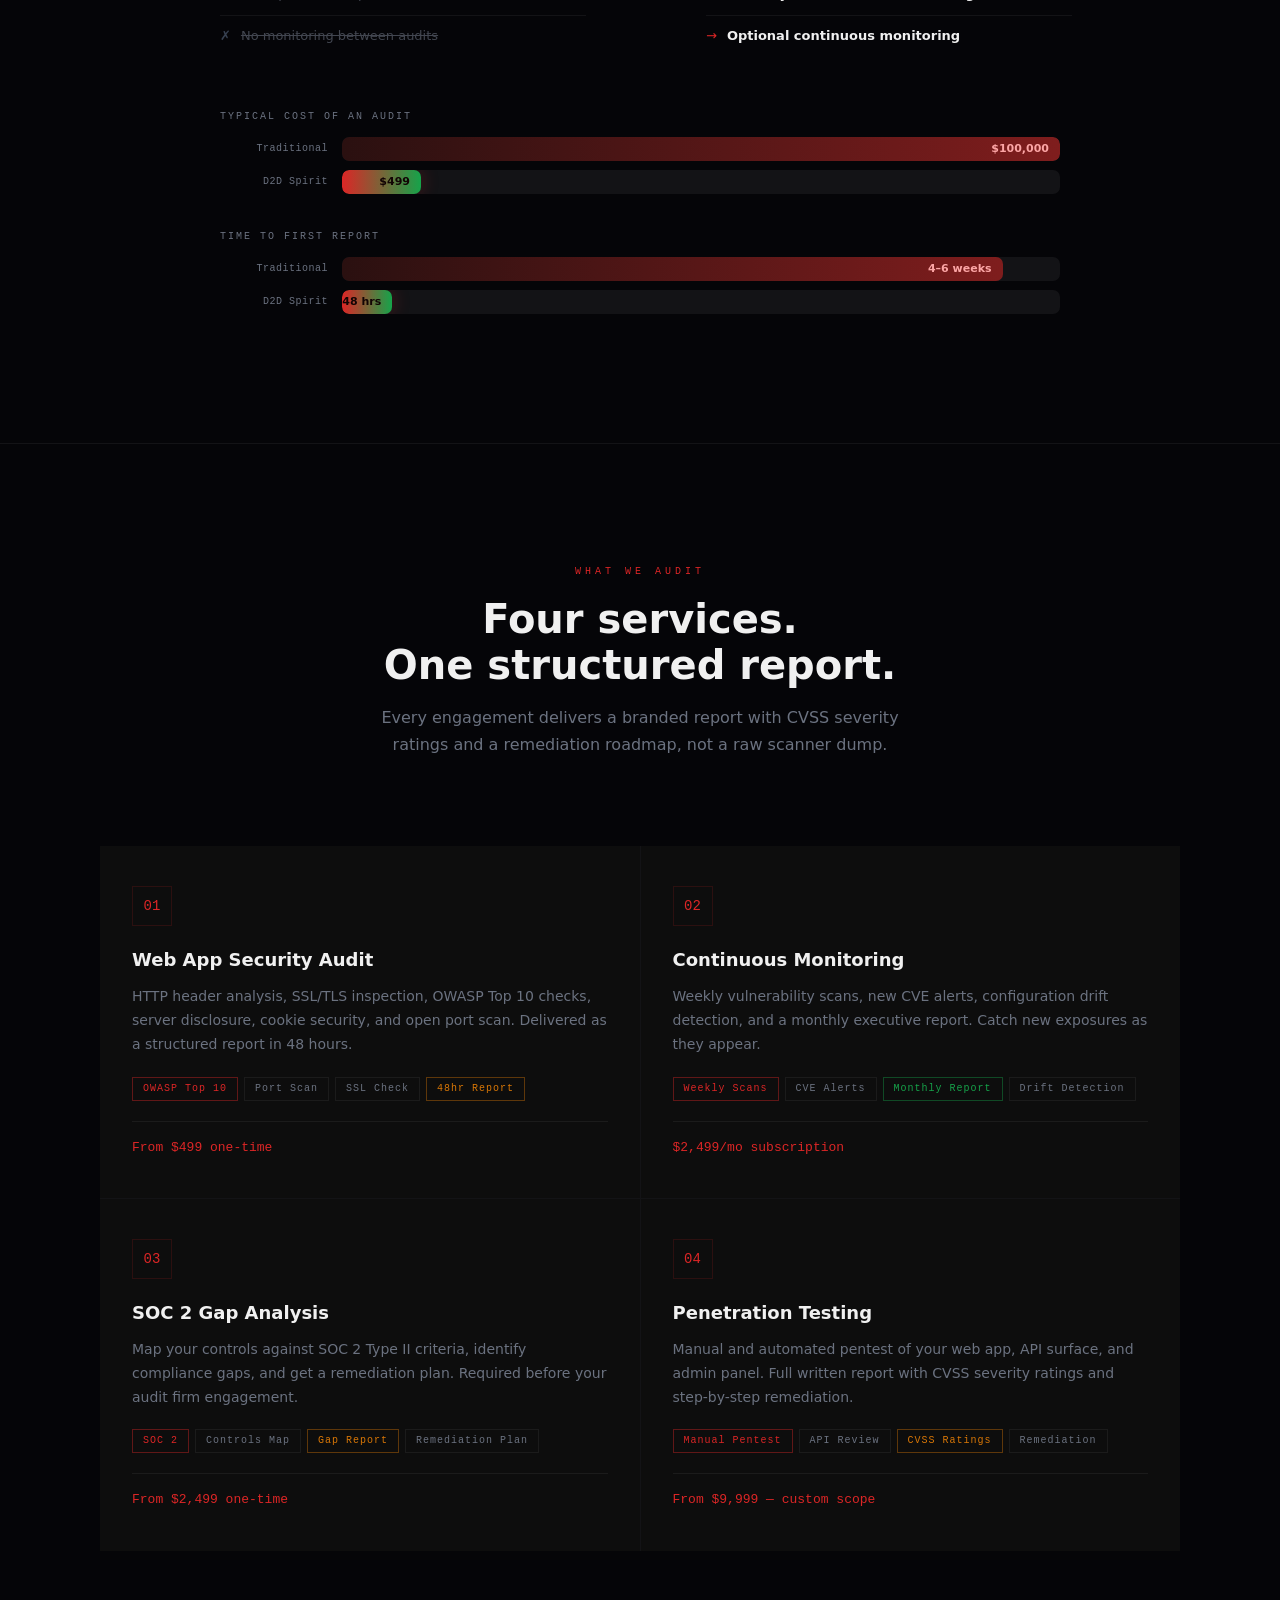
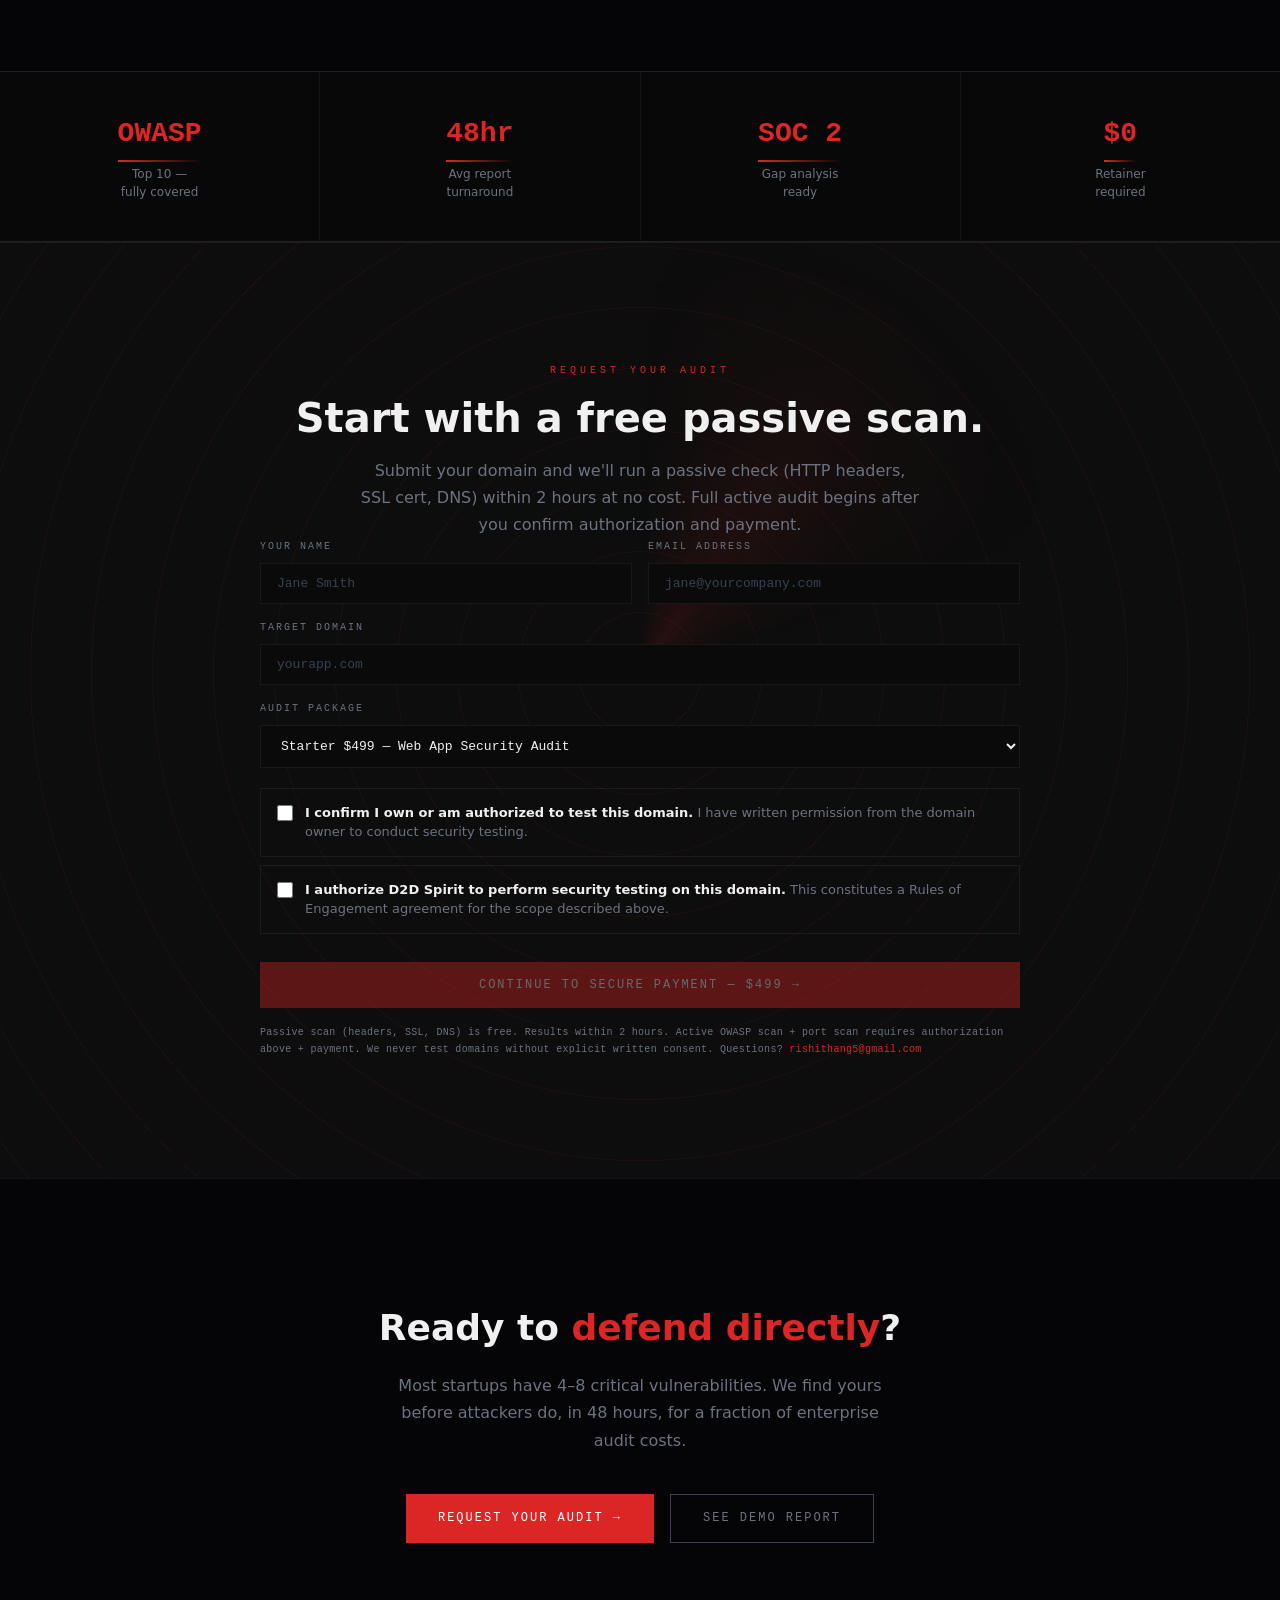
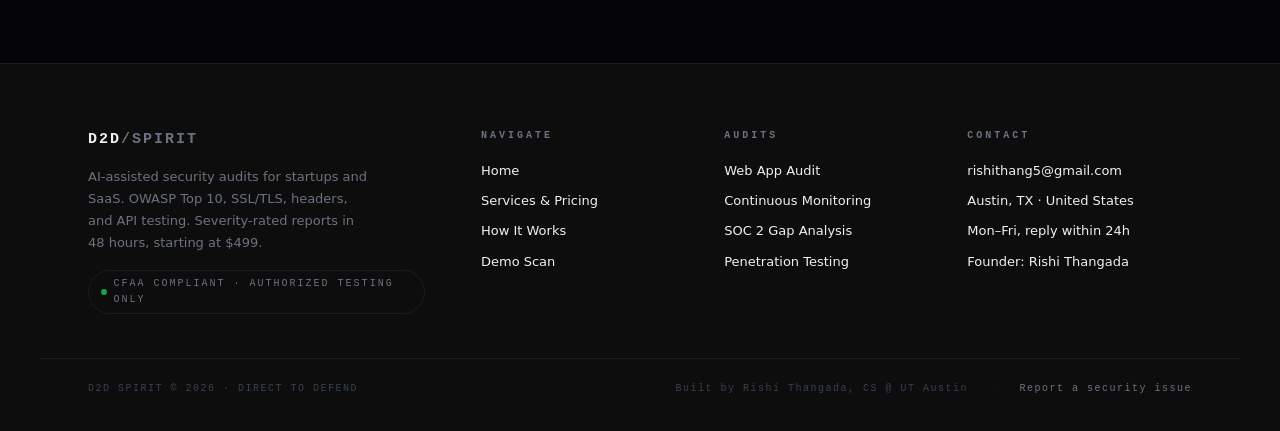
==== commit 42f80484: "Loop hero terminal through varied audit runs" ====
--- a/index.html
+++ b/index.html
@@ -1363,54 +1363,99 @@
 </footer>
 
 <script>
-// Terminal animation — timestamped format like 21st.dev design
-const termLines = [
-  { text: '> Initializing security audit...', cls: 't-cmd-line' },
-  { text: '> Scanning ports [22, 80, 443, 8080]...', cls: 't-cmd-line' },
-  { text: '✓ Port 443 (HTTPS) — OPEN', cls: 't-ok' },
-  { text: '✓ Port 80 (HTTP) — OPEN', cls: 't-ok' },
-  { text: '> Checking SSL/TLS certificates...', cls: 't-cmd-line' },
-  { text: '✓ SSL Certificate valid (expires in 89 days)', cls: 't-ok' },
-  { text: '△ TLS 1.0 detected — upgrade recommended', cls: 't-warn' },
-  { text: '> Running OWASP Top 10 checks...', cls: 't-cmd-line' },
-  { text: '✗ X-Frame-Options header MISSING', cls: 't-crit' },
-  { text: '✗ Content-Security-Policy MISSING', cls: 't-crit' },
-  { text: '△ Server: Apache/2.4.41 disclosed', cls: 't-warn' },
-  { text: '> Scan complete. Generating report...', cls: 't-gray' },
+// Terminal animation — loops through varied audit runs, one live scan after another
+const SCENARIOS = [
+  [
+    { text: '> Initializing security audit...', cls: 't-cmd-line' },
+    { text: '> Target: acme-startup.io', cls: 't-gray' },
+    { text: '> Scanning ports [22, 80, 443, 8080]...', cls: 't-cmd-line' },
+    { text: '✓ Port 443 (HTTPS) — OPEN', cls: 't-ok' },
+    { text: '△ Port 22 (SSH) — exposed to public', cls: 't-warn' },
+    { text: '> Checking SSL/TLS certificates...', cls: 't-cmd-line' },
+    { text: '✓ SSL Certificate valid (expires in 89 days)', cls: 't-ok' },
+    { text: '△ TLS 1.0 detected — upgrade recommended', cls: 't-warn' },
+    { text: '> Running OWASP Top 10 checks...', cls: 't-cmd-line' },
+    { text: '✗ X-Frame-Options header MISSING', cls: 't-crit' },
+    { text: '✗ Content-Security-Policy MISSING', cls: 't-crit' },
+    { text: '> Scan complete. 2 critical, 2 warnings.', cls: 't-gray' },
+  ],
+  [
+    { text: '> Initializing security audit...', cls: 't-cmd-line' },
+    { text: '> Target: shoply.app', cls: 't-gray' },
+    { text: '> Scanning ports [80, 443, 3306]...', cls: 't-cmd-line' },
+    { text: '✓ Port 443 (HTTPS) — OPEN', cls: 't-ok' },
+    { text: '✗ Port 3306 (MySQL) — EXPOSED', cls: 't-crit' },
+    { text: '> Checking SSL/TLS certificates...', cls: 't-cmd-line' },
+    { text: '✓ SSL Certificate valid (expires in 214 days)', cls: 't-ok' },
+    { text: '✓ TLS 1.3 enforced', cls: 't-ok' },
+    { text: '> Running OWASP Top 10 checks...', cls: 't-cmd-line' },
+    { text: '✓ Security headers present', cls: 't-ok' },
+    { text: '△ Rate limiting not detected', cls: 't-warn' },
+    { text: '> Scan complete. 1 critical, 1 warning.', cls: 't-gray' },
+  ],
+  [
+    { text: '> Initializing security audit...', cls: 't-cmd-line' },
+    { text: '> Target: api.fintech.co', cls: 't-gray' },
+    { text: '> Scanning ports [443, 8080, 6379]...', cls: 't-cmd-line' },
+    { text: '✓ Port 443 (HTTPS) — OPEN', cls: 't-ok' },
+    { text: '✗ Port 6379 (Redis) — EXPOSED, no auth', cls: 't-crit' },
+    { text: '> Checking SSL/TLS certificates...', cls: 't-cmd-line' },
+    { text: '△ Certificate expires in 12 days', cls: 't-warn' },
+    { text: '> Running OWASP Top 10 checks...', cls: 't-cmd-line' },
+    { text: '✗ SQL injection point — /api/login', cls: 't-crit' },
+    { text: '✓ CSRF tokens present', cls: 't-ok' },
+    { text: '> Scan complete. 2 critical, 1 warning.', cls: 't-gray' },
+  ],
 ];
 
 const termOut = document.getElementById('term-out');
-let lineIdx = 0;
-const startTime = new Date();
-
 function pad(n) { return String(n).padStart(2, '0'); }
 function timestamp() {
   const d = new Date();
   return `${pad(d.getHours())}:${pad(d.getMinutes())}:${pad(d.getSeconds())}`;
 }
-
-function addTermLine() {
-  if (lineIdx >= termLines.length) {
-    const cur = document.createElement('span');
-    cur.className = 't-cursor';
-    termOut.appendChild(cur);
-    return;
-  }
-  const { text, cls } = termLines[lineIdx++];
+function makeRow(text, cls) {
   const row = document.createElement('div');
-  const ts = document.createElement('span');
-  ts.className = 't-ts';
-  ts.textContent = timestamp() + ' ';
-  const msg = document.createElement('span');
-  msg.className = cls;
-  msg.textContent = text;
-  row.appendChild(ts);
-  row.appendChild(msg);
-  termOut.appendChild(row);
-  const delay = cls === 't-cmd-line' ? 600 : 300;
-  setTimeout(addTermLine, delay);
-}
-setTimeout(addTermLine, 600);
+  const ts = document.createElement('span'); ts.className = 't-ts'; ts.textContent = timestamp() + ' ';
+  const msg = document.createElement('span'); msg.className = cls; msg.textContent = text;
+  row.appendChild(ts); row.appendChild(msg);
+  return row;
+}
+
+const reduceTerm = matchMedia('(prefers-reduced-motion: reduce)').matches;
+let scenarioIdx = 0;
+
+function runScan() {
+  const lines = SCENARIOS[scenarioIdx % SCENARIOS.length];
+  scenarioIdx++;
+  termOut.style.opacity = '1';
+  termOut.innerHTML = '';
+  let i = 0;
+  (function step() {
+    if (i >= lines.length) {
+      const cur = document.createElement('span'); cur.className = 't-cursor';
+      termOut.appendChild(cur);
+      // hold on the finished report, then fade and run the next audit
+      setTimeout(() => {
+        termOut.style.transition = 'opacity .5s ease';
+        termOut.style.opacity = '0';
+        setTimeout(runScan, 550);
+      }, 3400);
+      return;
+    }
+    const { text, cls } = lines[i++];
+    termOut.appendChild(makeRow(text, cls));
+    setTimeout(step, cls === 't-cmd-line' ? 560 : 300);
+  })();
+}
+
+if (reduceTerm) {
+  // static: show one completed run, no looping
+  SCENARIOS[0].forEach(l => termOut.appendChild(makeRow(l.text, l.cls)));
+  const cur = document.createElement('span'); cur.className = 't-cursor'; termOut.appendChild(cur);
+} else {
+  setTimeout(runScan, 600);
+}
 
 // Form auth gate
 function updateSubmit() {
--- a/shared.css
+++ b/shared.css
@@ -119,8 +119,8 @@
 /* ── Rich footer ── */
 footer.site-footer { border-top: 1px solid var(--border2); background: var(--surface); }
 .footer-main {
-  max-width: 1200px; margin: 0 auto; padding: 64px 48px 40px;
-  display: grid; grid-template-columns: 2fr 1fr 1fr 1.2fr; gap: 40px;
+  max-width: 1200px; margin: 0 auto; padding: 64px 48px 44px;
+  display: grid; grid-template-columns: 1.8fr 1fr 1fr 1.2fr; gap: 56px;
 }
 .footer-brand .fb-logo { font-family: var(--mono); font-weight: 700; letter-spacing: 2px; font-size: 15px; color: var(--text); margin-bottom: 14px; }
 .footer-brand .fb-logo span { color: var(--muted); }
@@ -129,19 +129,22 @@
   font-family: var(--mono); font-size: 10px; letter-spacing: 2px; color: var(--muted);
   border: 1px solid var(--border2); border-radius: 999px; padding: 5px 12px; }
 .footer-badge .fb-dot { width: 6px; height: 6px; border-radius: 50%; background: var(--pos); }
-.footer-col h4 { font-family: var(--mono); font-size: 10px; letter-spacing: 3px; text-transform: uppercase; color: var(--muted); margin-bottom: 16px; }
-.footer-col a, .footer-col span.fc-line { display: block; font-size: 13px; color: var(--text); text-decoration: none; margin-bottom: 11px; transition: color .2s; }
+.footer-col h4 { font-family: var(--mono); font-size: 10px; letter-spacing: 3px; text-transform: uppercase; color: var(--muted); margin-bottom: 18px; }
+.footer-col a, .footer-col span.fc-line { display: block; font-size: 13px; color: var(--text); text-decoration: none; margin-bottom: 12px; line-height: 1.4; transition: color .2s; }
+.footer-col a:last-child, .footer-col span.fc-line:last-child { margin-bottom: 0; }
 .footer-col a:hover { color: var(--accent); }
-.footer-col .fc-sub { color: var(--muted); font-size: 12px; line-height: 1.6; }
+.footer-col .fc-sub { color: var(--muted); font-size: 12px; }
 .footer-bottom {
-  max-width: 1200px; margin: 0 auto; padding: 20px 48px 32px;
+  max-width: 1200px; margin: 0 auto; padding: 22px 48px 34px;
   border-top: 1px solid var(--border2);
-  display: flex; align-items: center; justify-content: space-between; flex-wrap: wrap; gap: 12px;
-  font-family: var(--mono); font-size: 10px; letter-spacing: 1.5px; color: var(--muted);
+  display: flex; align-items: center; justify-content: space-between; flex-wrap: wrap; gap: 8px 24px;
+  font-family: var(--mono); font-size: 10px; letter-spacing: 1.5px; color: var(--dim);
 }
 .footer-bottom a { color: var(--muted); text-decoration: none; }
 .footer-bottom a:hover { color: var(--accent); }
-.footer-legal { display: flex; gap: 20px; flex-wrap: wrap; }
+.footer-legal { display: flex; align-items: center; gap: 22px; flex-wrap: wrap; }
+.footer-legal span::after { content: '·'; margin-left: 22px; color: var(--border); }
+.footer-legal span:last-child::after { content: ''; margin: 0; }
 @media (max-width: 820px) {
   .footer-main { grid-template-columns: 1fr 1fr; gap: 32px; padding: 48px 24px 32px; }
   .footer-brand { grid-column: 1 / -1; }
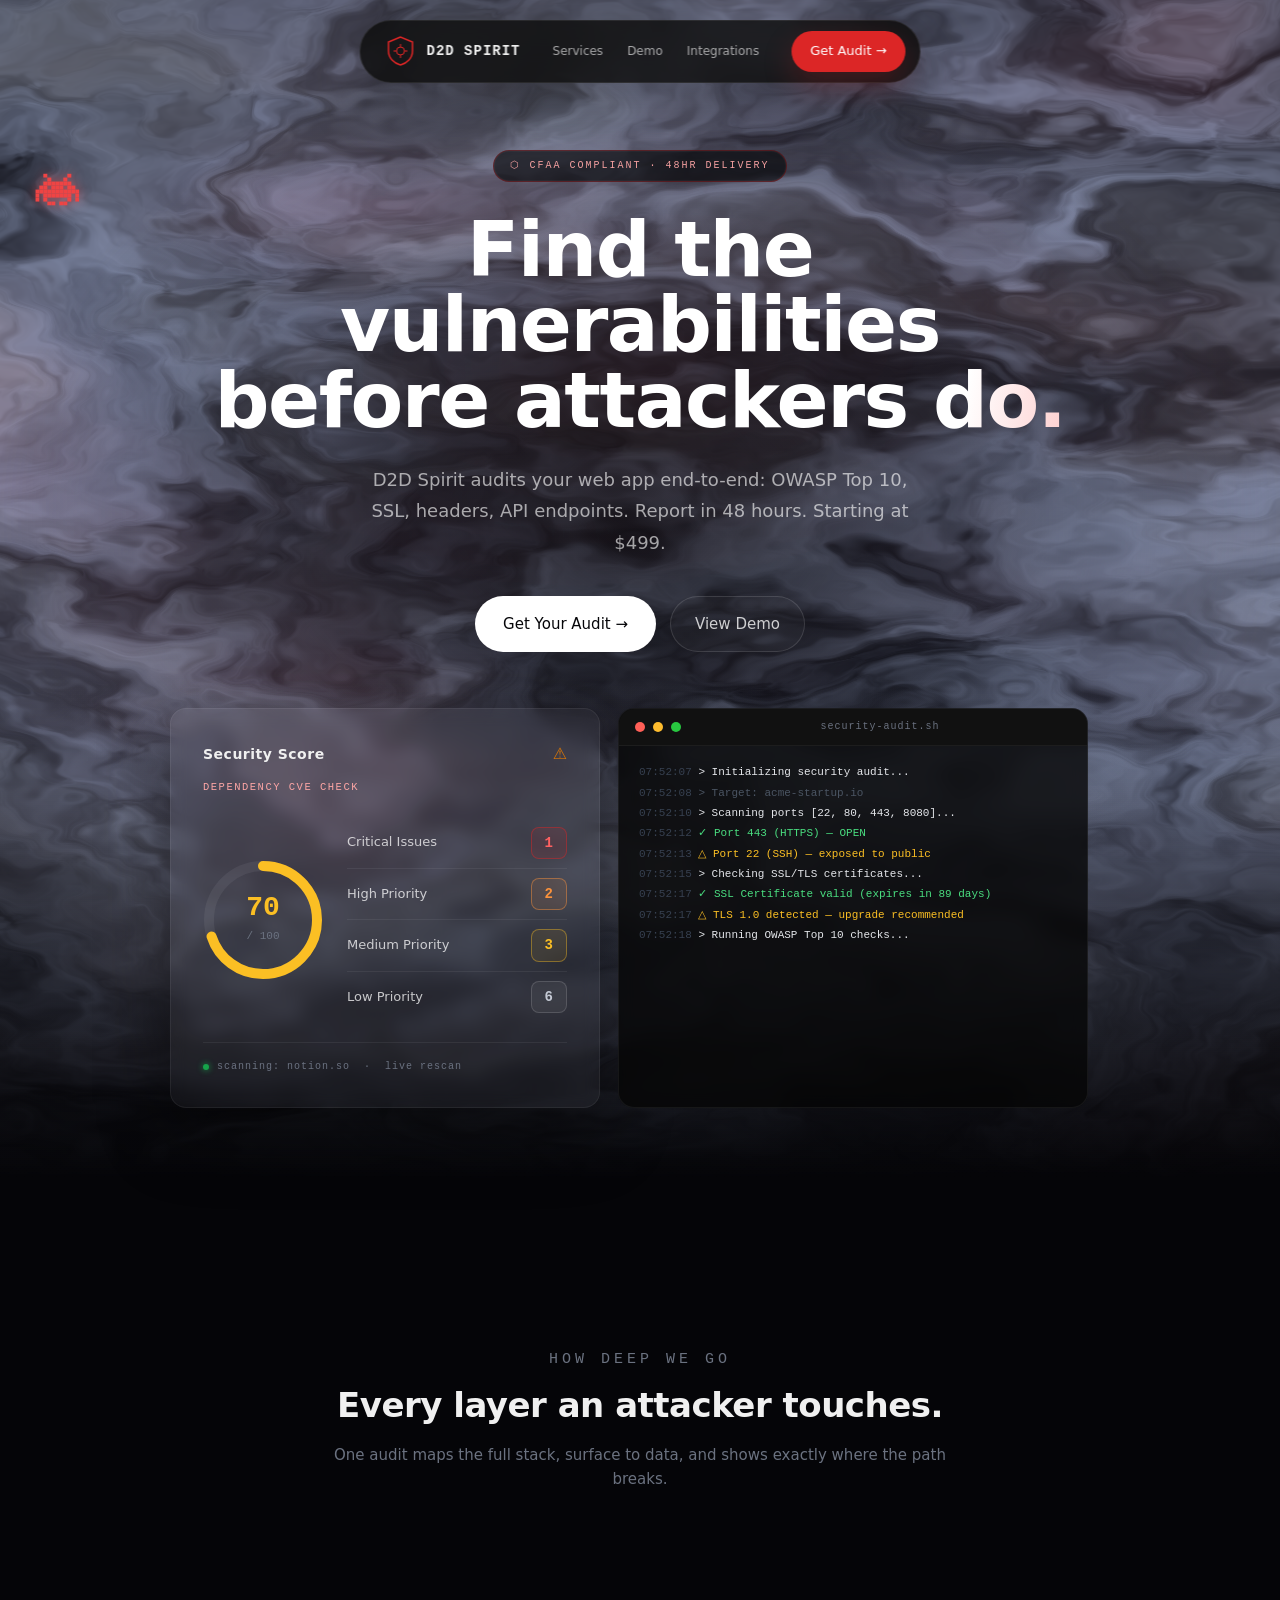
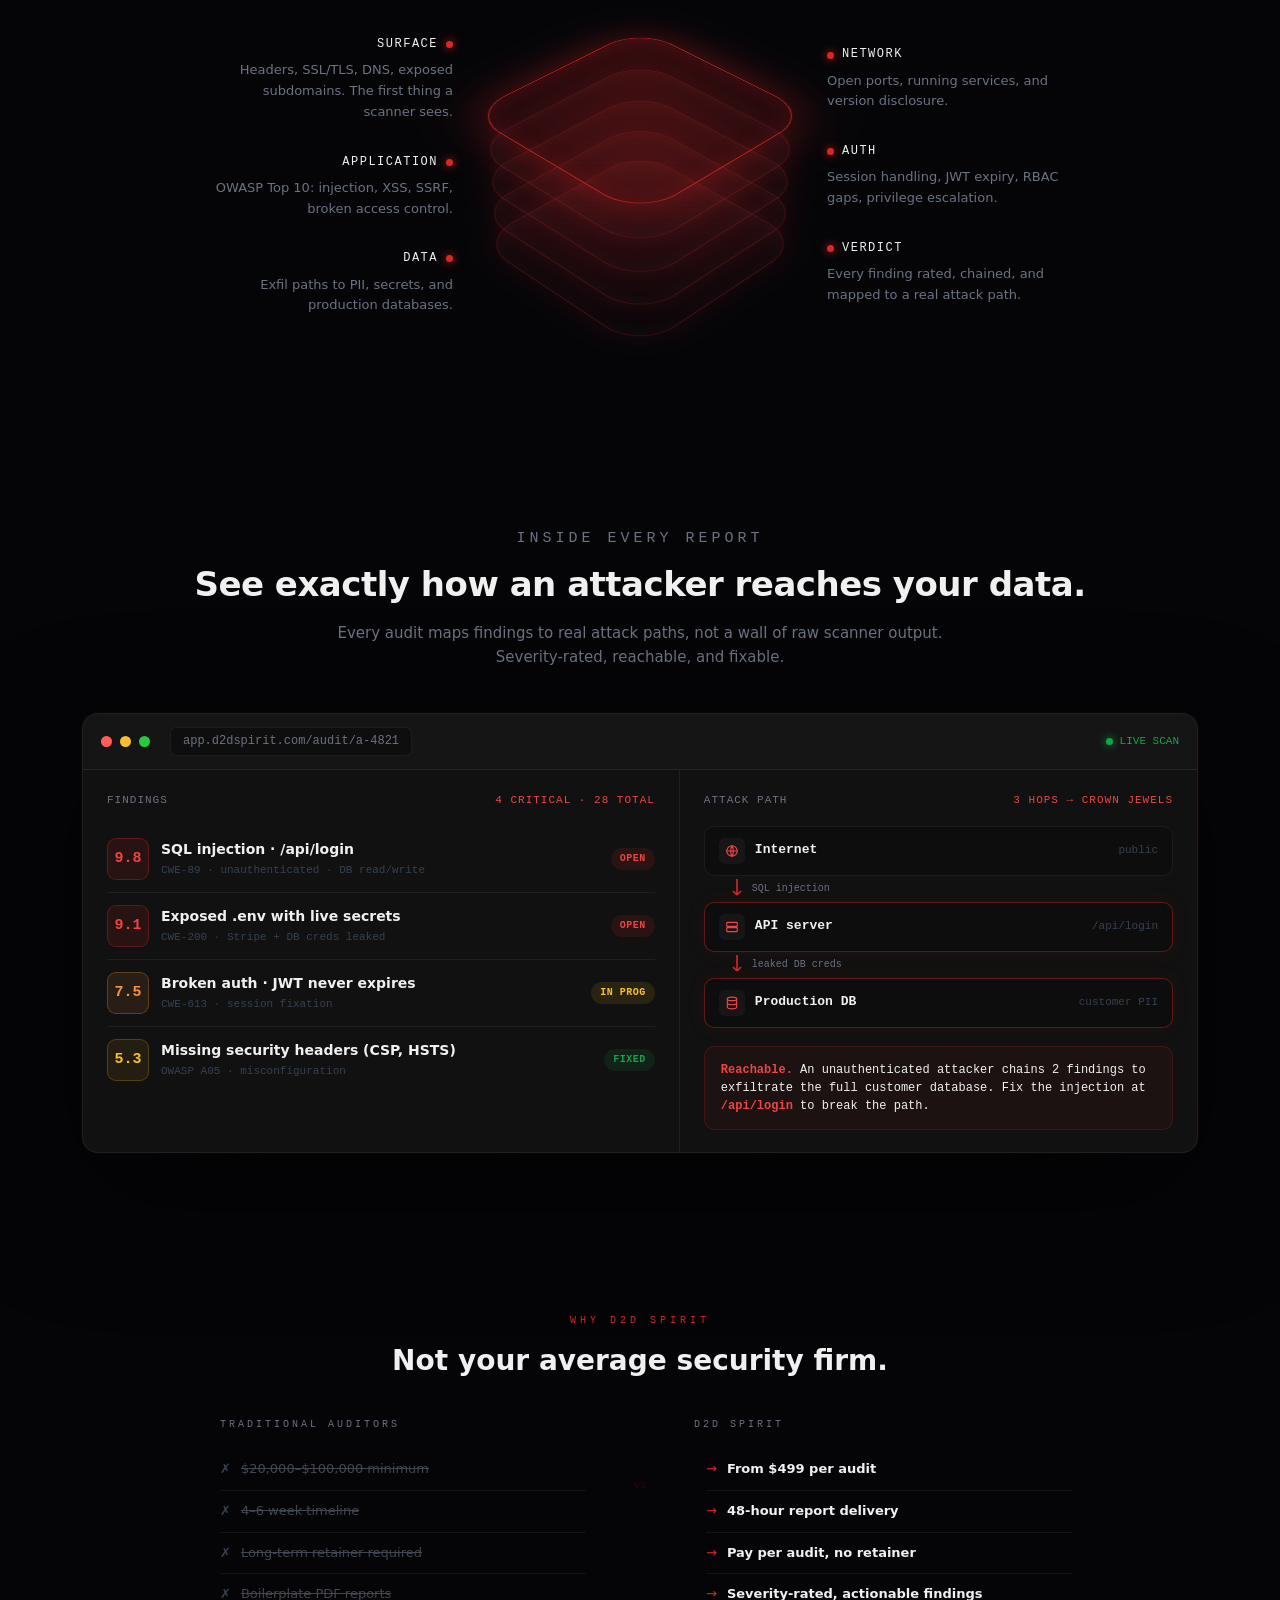
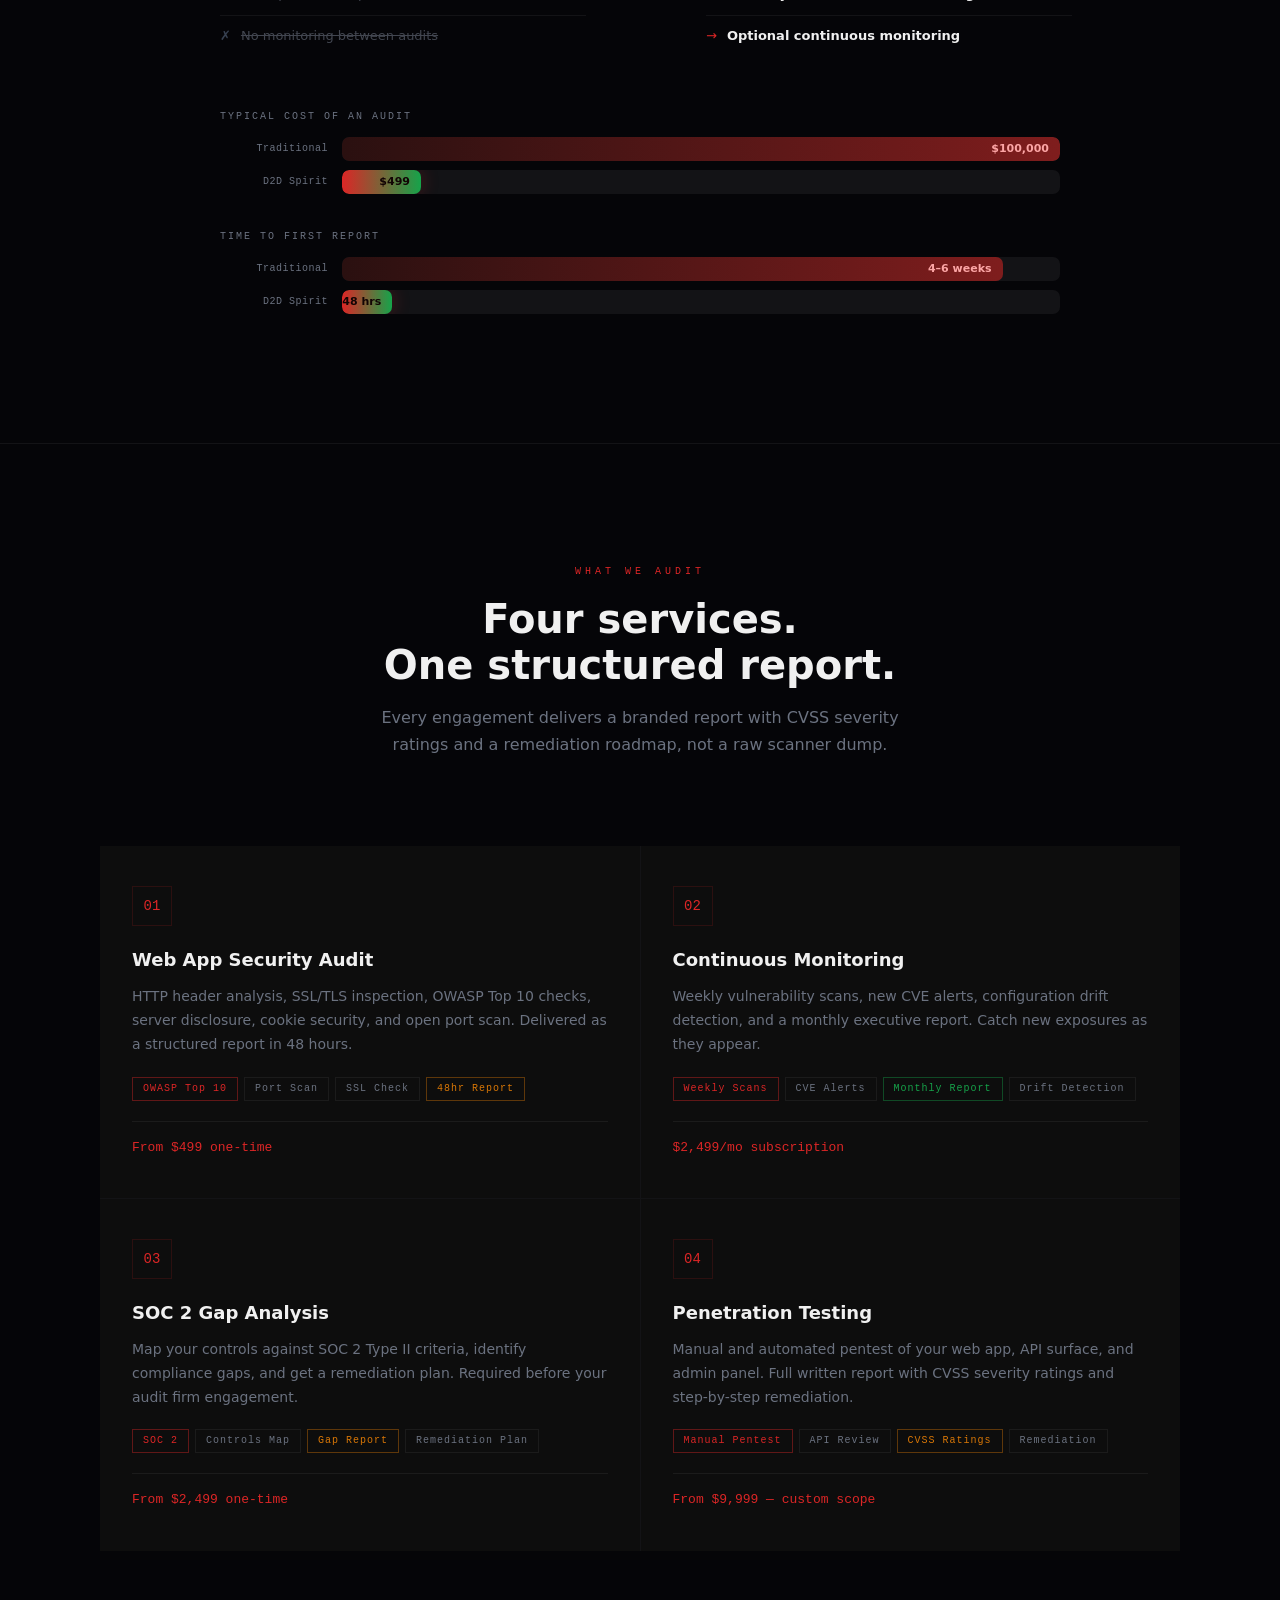
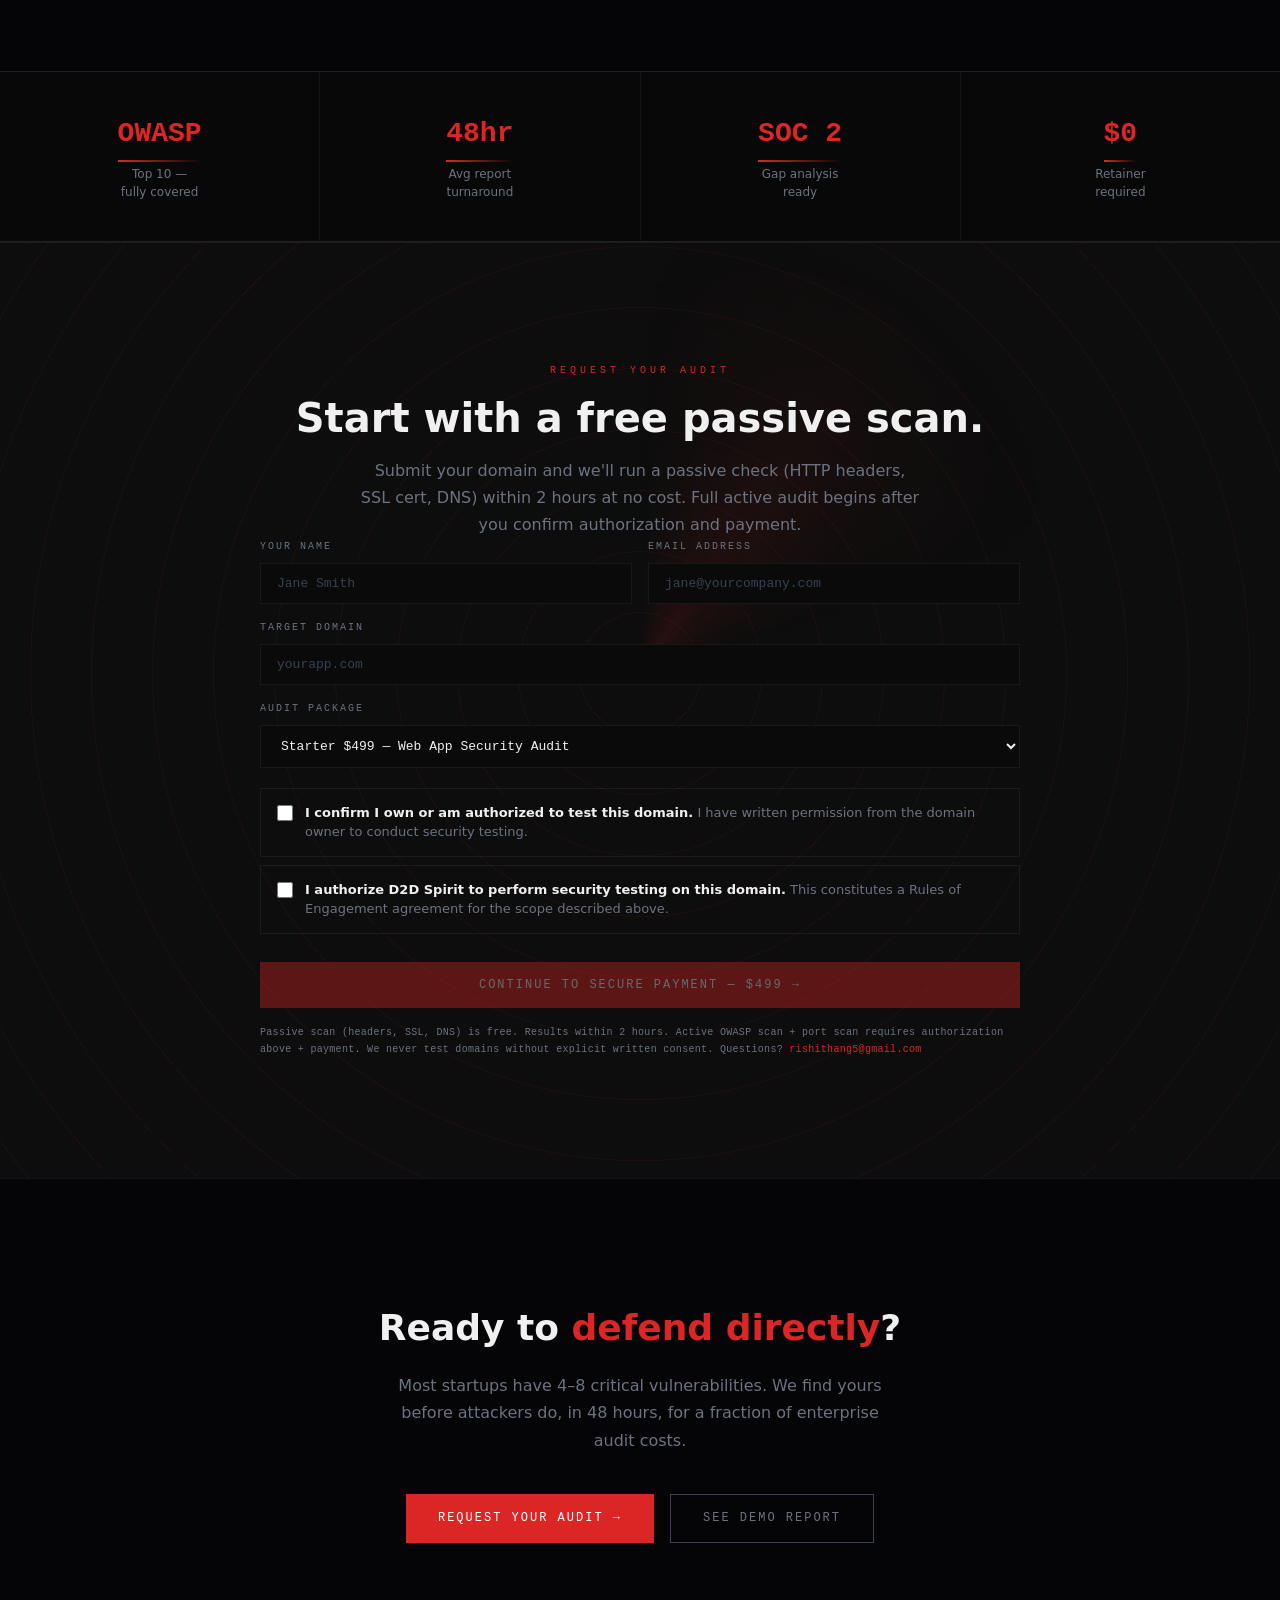
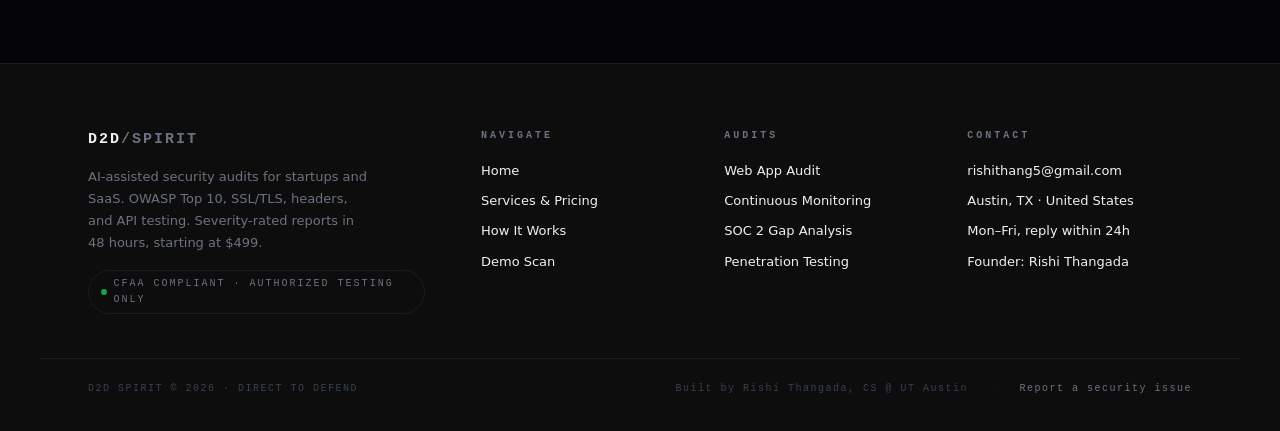
==== commit 5c6062fc: "Fix hero terminal clipping — fit full scan" ====
--- a/index.html
+++ b/index.html
@@ -449,7 +449,7 @@
 .terminal-body {
   padding: 16px 20px;
   font-family: var(--mono); font-size: 11px; line-height: 1.85;
-  max-height: 210px; overflow: hidden;
+  min-height: 300px; max-height: 300px; overflow: hidden;
 }
 .t-ts { color: #374151; }
 .t-cmd-line { color: #e5e7eb; }
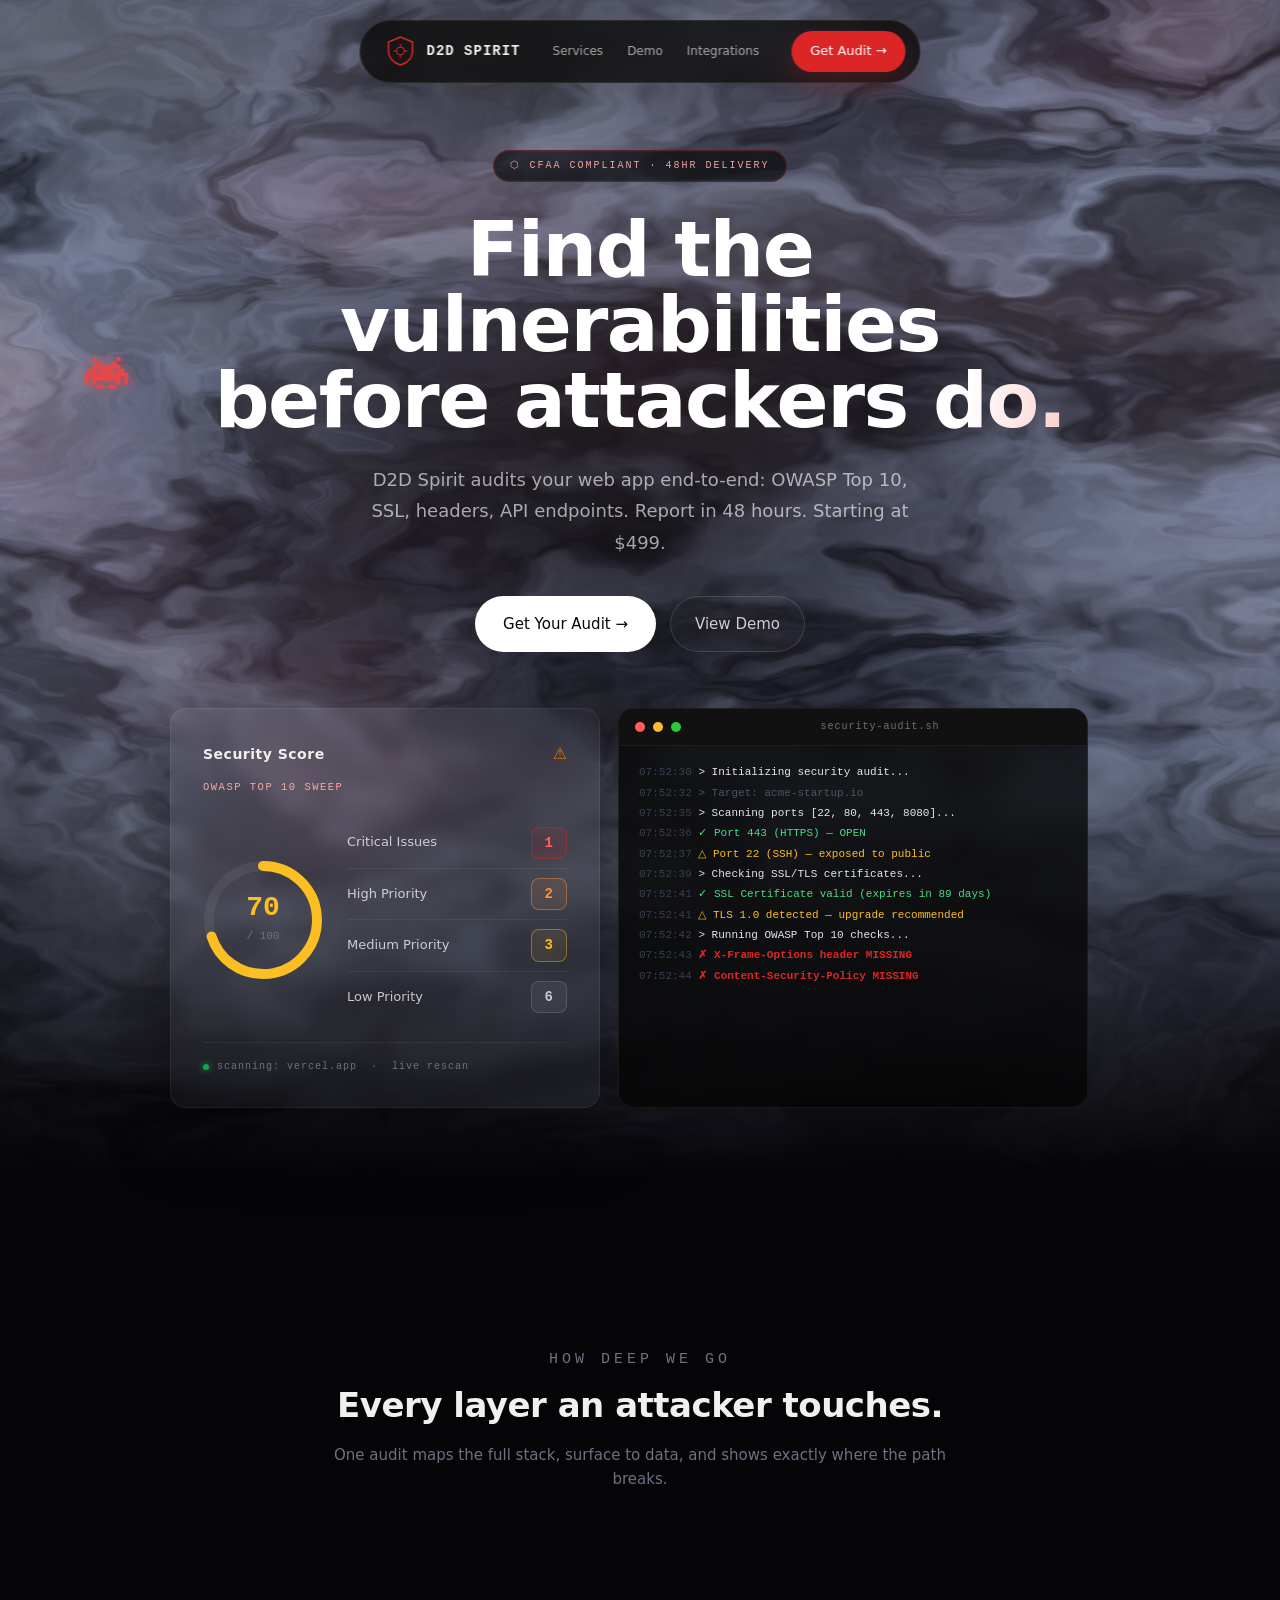
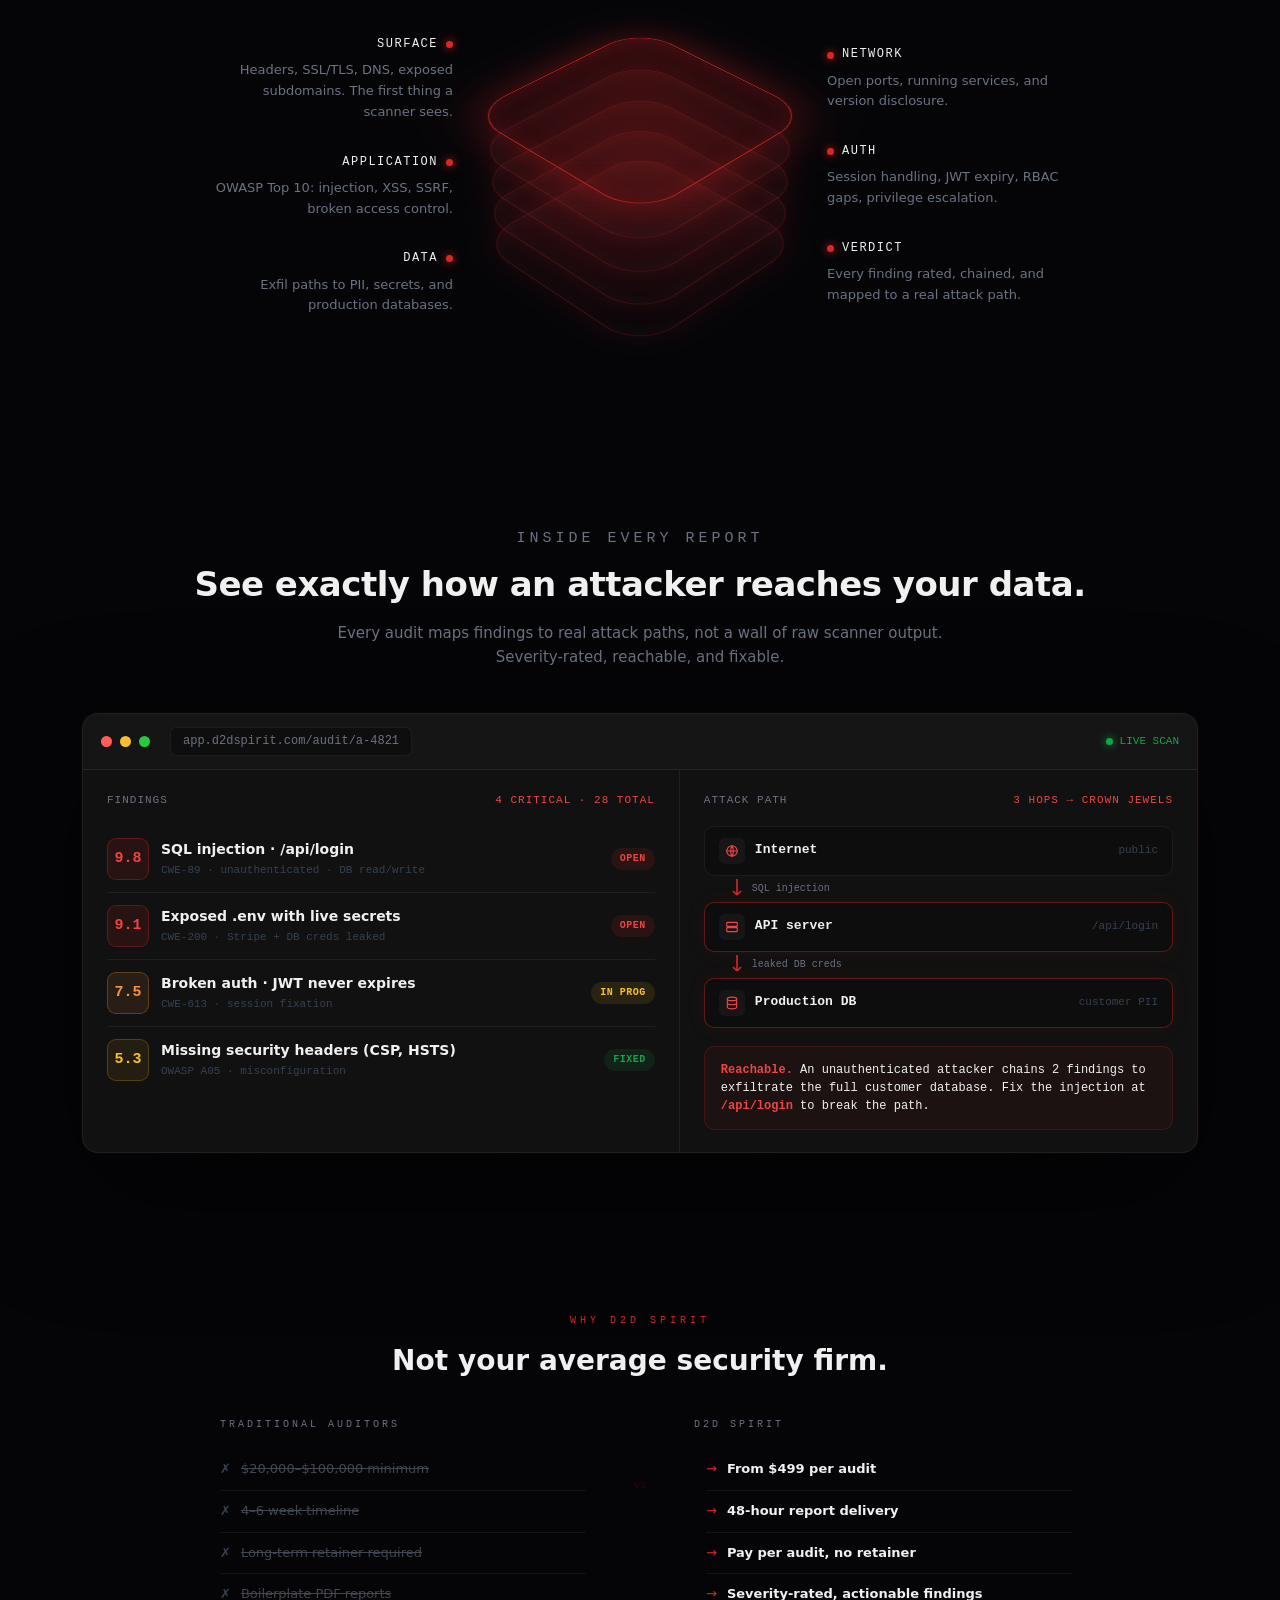
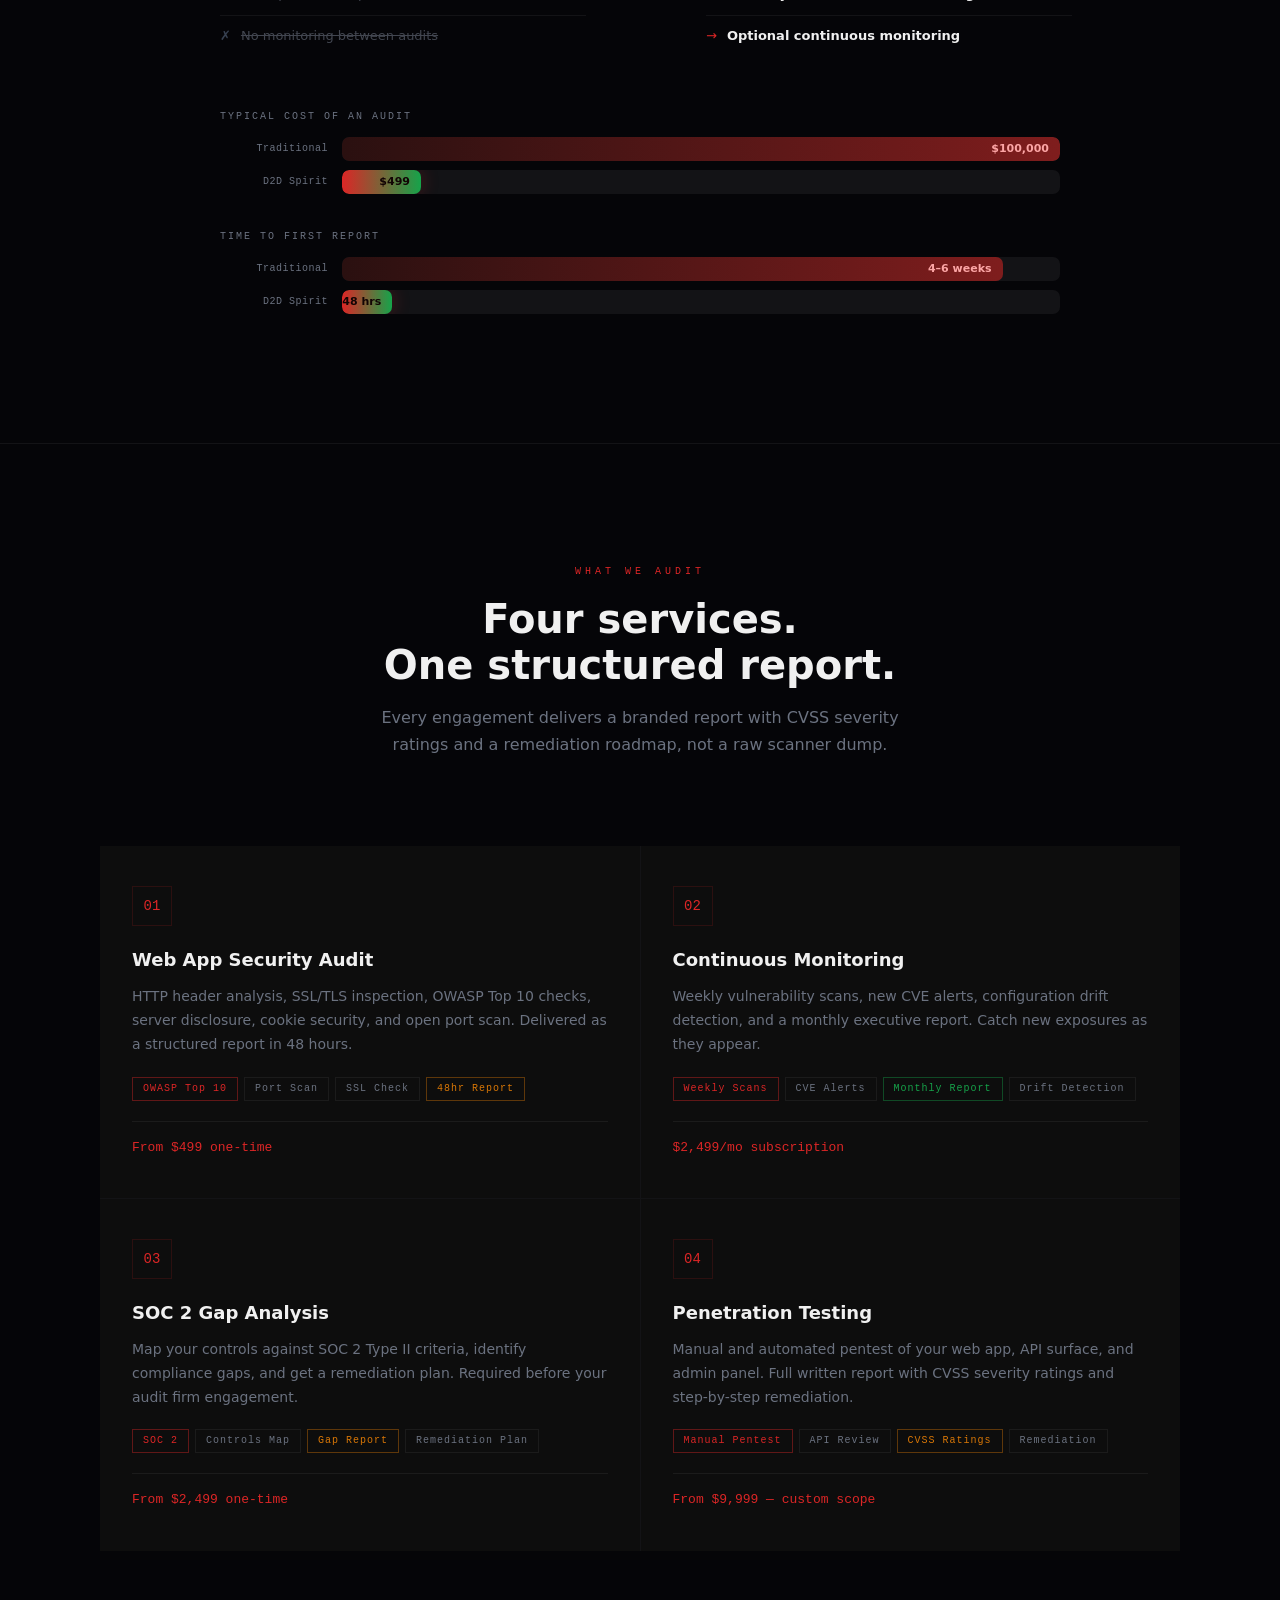
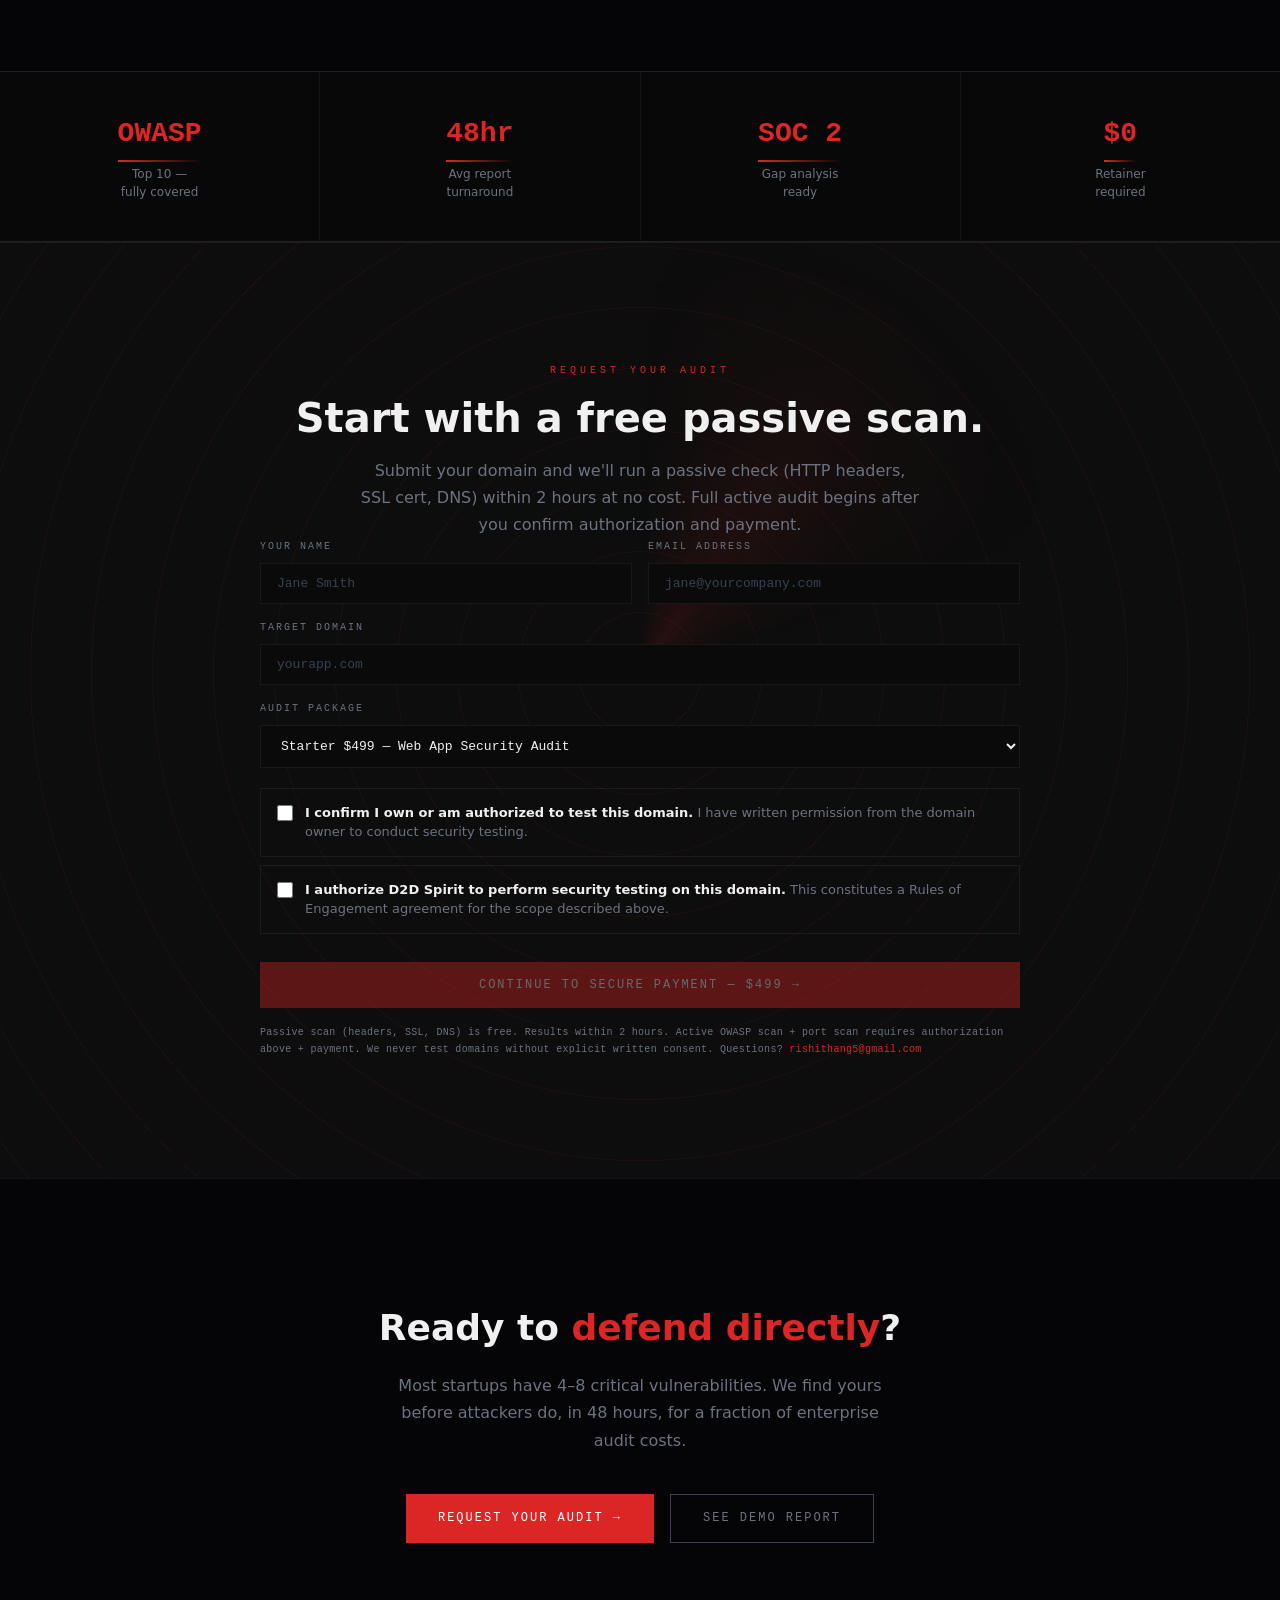
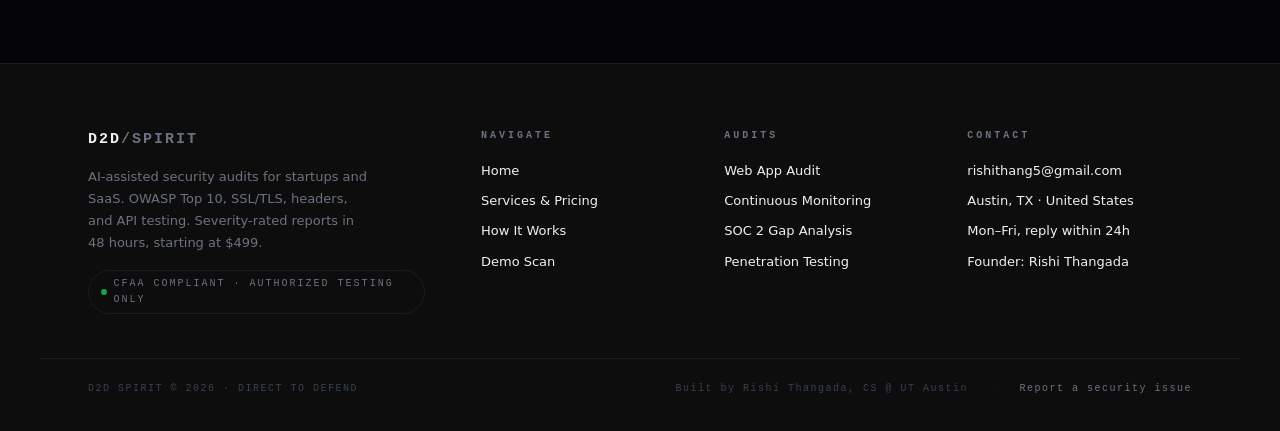
==== commit d62a144e: "Intake form: record authorization then route to per-tier Stripe link with client_reference_id" ====
--- a/index.html
+++ b/index.html
@@ -2,7 +2,7 @@
 <html lang="en">
 <head>
 <meta charset="utf-8">
-<meta http-equiv="Content-Security-Policy" content="default-src 'self'; script-src 'self' 'unsafe-inline'; style-src 'self' 'unsafe-inline'; img-src 'self' data:; connect-src 'self' https://buy.stripe.com;">
+<meta http-equiv="Content-Security-Policy" content="default-src 'self'; script-src 'self' 'unsafe-inline'; style-src 'self' 'unsafe-inline'; img-src 'self' data:; connect-src 'self' https://buy.stripe.com https://cybersec-hub.onrender.com;">
 <meta http-equiv="X-Frame-Options" content="DENY">
 <meta name="referrer" content="strict-origin-when-cross-origin">
 <title>D2D Spirit — Direct to Defend | AI Security Auditing</title>
@@ -1465,17 +1465,52 @@
   btn.classList.toggle('enabled', c1 && c2);
 }
 
-function handleSubmit(e) {
+// Package → live Stripe payment link (each tagged tier/package metadata).
+const PAY_LINKS = {
+  'Starter $499': 'https://buy.stripe.com/fZu7sEd0Q9Cp36I3rh1sQ00',
+  'Growth $999':  'https://buy.stripe.com/eVqcMY0e44i536IaTJ1sQ01',
+  'Pro $2499':    'https://buy.stripe.com/5kQ4gs1i88ylePq2nd1sQ02',
+};
+const INTAKE_API = 'https://cybersec-hub.onrender.com/intake';
+
+async function handleSubmit(e) {
   e.preventDefault();
   const btn = document.getElementById('submit-btn');
   if (!btn.classList.contains('enabled')) return;
   const name = document.getElementById('f-name').value.trim();
   const email = document.getElementById('f-email').value.trim();
   const domain = document.getElementById('f-domain').value.trim();
+  const pkg = document.getElementById('f-package').value;
   if (!name || !email || !domain) { alert('Please fill in all fields.'); return; }
-  // ponytail: replace with real Stripe Payment Link — Dashboard → Products → Create Payment Link
-  const stripeBase = 'https://buy.stripe.com/fZu7sEd0Q9Cp36I3rh1sQ00';
-  window.open(stripeBase + '?prefilled_email=' + encodeURIComponent(email), '_blank');
+
+  const link = PAY_LINKS[pkg] || PAY_LINKS['Starter $499'];
+  const original = btn.innerHTML;
+  btn.innerHTML = 'Recording authorization…';
+  btn.style.pointerEvents = 'none';
+
+  // Record written authorization FIRST (CFAA), get intake_id, then take payment.
+  try {
+    const res = await fetch(INTAKE_API, {
+      method: 'POST',
+      headers: { 'Content-Type': 'application/json' },
+      body: JSON.stringify({
+        name, email, domain, package: pkg,
+        owns_confirmed: document.getElementById('check-own').checked,
+        roe_confirmed: document.getElementById('check-roe').checked,
+      }),
+    });
+    const data = await res.json().catch(() => ({}));
+    if (!res.ok || !data.intake_id) throw new Error(data.error || 'intake failed');
+    // Tie the payment to this authorization so the webhook can unlock the audit.
+    window.location.href = link
+      + '?client_reference_id=' + encodeURIComponent(data.intake_id)
+      + '&prefilled_email=' + encodeURIComponent(email);
+  } catch (err) {
+    btn.innerHTML = original;
+    btn.style.pointerEvents = '';
+    alert('We could not record your authorization right now (the audit server may be waking up — free tier). '
+        + 'Please try again in a moment, or email rishithang5@gmail.com and we will set up your audit.');
+  }
 }
 
 // ── Flowing liquid-metal hero background (WebGL, domain-warped fbm noise, no deps) ──
